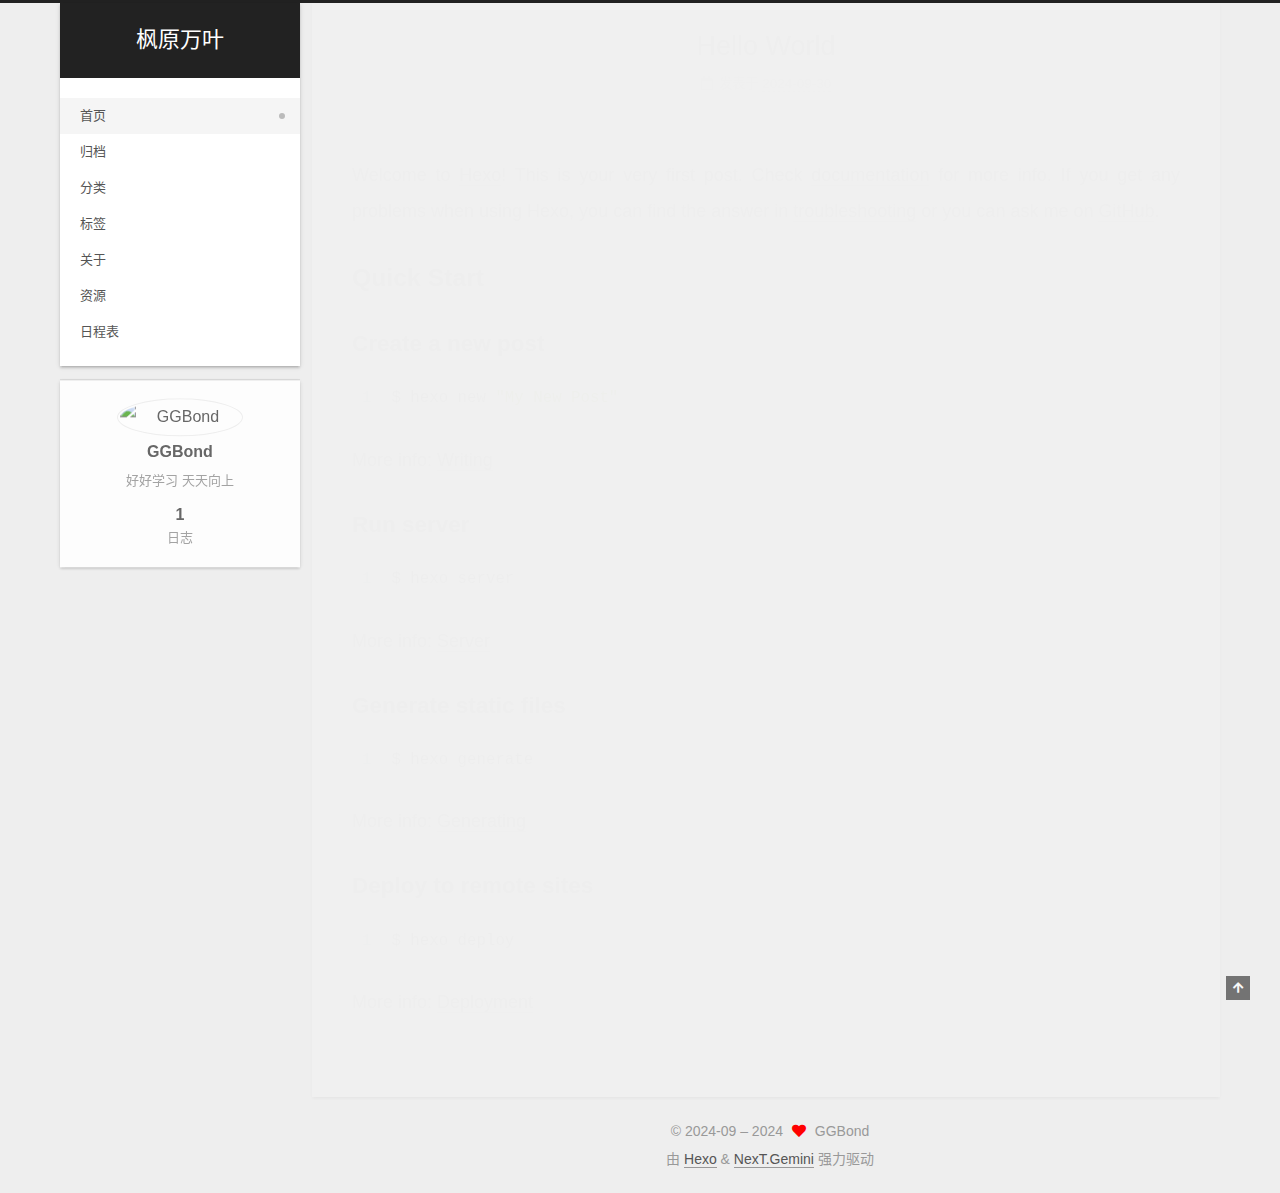
==== index.html @ 3de78b5e "Site updated: 2024-10-01 09:19:33" ====
<!DOCTYPE html>
<html lang="zh-CN">
<head>
  <meta charset="UTF-8">
<meta name="viewport" content="width=device-width, initial-scale=1, maximum-scale=2">
<meta name="theme-color" content="#222">
<meta name="generator" content="Hexo 7.3.0">
  <link rel="apple-touch-icon" sizes="180x180" href="/images/apple-touch-icon-next.png">
  <link rel="icon" type="image/png" sizes="32x32" href="/images/favicon-32x32-next.png">
  <link rel="icon" type="image/png" sizes="16x16" href="/images/favicon-16x16-next.png">
  <link rel="mask-icon" href="/images/logo.svg" color="#222">

<link rel="stylesheet" href="/css/main.css">


<link rel="stylesheet" href="/lib/font-awesome/css/all.min.css">

<script id="hexo-configurations">
    var NexT = window.NexT || {};
    var CONFIG = {"hostname":"ggbond-oss814.github.io","root":"/","scheme":"Gemini","version":"7.8.0","exturl":false,"sidebar":{"position":"left","display":"post","padding":18,"offset":12,"onmobile":false},"copycode":{"enable":false,"show_result":false,"style":null},"back2top":{"enable":true,"sidebar":false,"scrollpercent":false},"bookmark":{"enable":false,"color":"#222","save":"auto"},"fancybox":false,"mediumzoom":false,"lazyload":false,"pangu":false,"comments":{"style":"tabs","active":null,"storage":true,"lazyload":false,"nav":null},"algolia":{"hits":{"per_page":10},"labels":{"input_placeholder":"Search for Posts","hits_empty":"We didn't find any results for the search: ${query}","hits_stats":"${hits} results found in ${time} ms"}},"localsearch":{"enable":false,"trigger":"auto","top_n_per_article":1,"unescape":false,"preload":false},"motion":{"enable":true,"async":false,"transition":{"post_block":"fadeIn","post_header":"slideDownIn","post_body":"slideDownIn","coll_header":"slideLeftIn","sidebar":"slideUpIn"}}};
  </script>

  <meta name="description" content="好好学习 天天向上">
<meta property="og:type" content="website">
<meta property="og:title" content="枫原万叶">
<meta property="og:url" content="https://ggbond-oss814.github.io/index.html">
<meta property="og:site_name" content="枫原万叶">
<meta property="og:description" content="好好学习 天天向上">
<meta property="og:locale" content="zh_CN">
<meta property="article:author" content="GGBond">
<meta name="twitter:card" content="summary">

<link rel="canonical" href="https://ggbond-oss814.github.io/">


<script id="page-configurations">
  // https://hexo.io/docs/variables.html
  CONFIG.page = {
    sidebar: "",
    isHome : true,
    isPost : false,
    lang   : 'zh-CN'
  };
</script>

  <title>枫原万叶</title>
  






  <noscript>
  <style>
  .use-motion .brand,
  .use-motion .menu-item,
  .sidebar-inner,
  .use-motion .post-block,
  .use-motion .pagination,
  .use-motion .comments,
  .use-motion .post-header,
  .use-motion .post-body,
  .use-motion .collection-header { opacity: initial; }

  .use-motion .site-title,
  .use-motion .site-subtitle {
    opacity: initial;
    top: initial;
  }

  .use-motion .logo-line-before i { left: initial; }
  .use-motion .logo-line-after i { right: initial; }
  </style>
</noscript>

</head>

<body itemscope itemtype="http://schema.org/WebPage">
  <div class="container use-motion">
    <div class="headband"></div>

    <header class="header" itemscope itemtype="http://schema.org/WPHeader">
      <div class="header-inner"><div class="site-brand-container">
  <div class="site-nav-toggle">
    <div class="toggle" aria-label="切换导航栏">
      <span class="toggle-line toggle-line-first"></span>
      <span class="toggle-line toggle-line-middle"></span>
      <span class="toggle-line toggle-line-last"></span>
    </div>
  </div>

  <div class="site-meta">

    <a href="/" class="brand" rel="start">
      <span class="logo-line-before"><i></i></span>
      <h1 class="site-title">枫原万叶</h1>
      <span class="logo-line-after"><i></i></span>
    </a>
  </div>

  <div class="site-nav-right">
    <div class="toggle popup-trigger">
    </div>
  </div>
</div>




<nav class="site-nav">
  <ul id="menu" class="main-menu menu">
        <li class="menu-item menu-item-home">

    <a href="/" rel="section"><i class="home fa-fw"></i>首页</a>

  </li>
        <li class="menu-item menu-item-archives">

    <a href="/archives/" rel="section"><i class="archive fa-fw"></i>归档</a>

  </li>
        <li class="menu-item menu-item-categories">

    <a href="/categories/" rel="section"><i class="th fa-fw"></i>分类</a>

  </li>
        <li class="menu-item menu-item-tags">

    <a href="/tags/" rel="section"><i class="tags fa-fw"></i>标签</a>

  </li>
        <li class="menu-item menu-item-about">

    <a href="/about/" rel="section"><i class="user fa-fw"></i>关于</a>

  </li>
        <li class="menu-item menu-item-resources">

    <a href="/resources/" rel="section"><i class="download fa-fw"></i>资源</a>

  </li>
        <li class="menu-item menu-item-schedule">

    <a href="/schedule/" rel="section"><i class="calendar fa-fw"></i>日程表</a>

  </li>
  </ul>
</nav>




</div>
    </header>

    
  <div class="back-to-top">
    <i class="fa fa-arrow-up"></i>
    <span>0%</span>
  </div>


    <main class="main">
      <div class="main-inner">
        <div class="content-wrap">
          

          <div class="content index posts-expand">
            
      
  
  
  <article itemscope itemtype="http://schema.org/Article" class="post-block" lang="zh-CN">
    <link itemprop="mainEntityOfPage" href="https://ggbond-oss814.github.io/undefined/undefined/undefined/undefined/">

    <span hidden itemprop="author" itemscope itemtype="http://schema.org/Person">
      <meta itemprop="image" content="https://c-ssl.dtstatic.com/uploads/blog/202304/15/20230415081411_f2e46.thumb.400_0.jpg/avatar.png">
      <meta itemprop="name" content="GGBond">
      <meta itemprop="description" content="好好学习 天天向上">
    </span>

    <span hidden itemprop="publisher" itemscope itemtype="http://schema.org/Organization">
      <meta itemprop="name" content="枫原万叶">
    </span>
      <header class="post-header">
        <h2 class="post-title" itemprop="name headline">
          
            <a href="/undefined/undefined/undefined/undefined/" class="post-title-link" itemprop="url">Hello World</a>
        </h2>

        <div class="post-meta">
            <span class="post-meta-item">
              <span class="post-meta-item-icon">
                <i class="far fa-calendar"></i>
              </span>
              <span class="post-meta-item-text">发表于</span>

              <time title="创建时间：2024-09-30 18:29:52" itemprop="dateCreated datePublished" datetime="2024-09-30T18:29:52+08:00">2024-09-30</time>
            </span>

          

        </div>
      </header>

    
    
    
    <div class="post-body" itemprop="articleBody">

      
          <p>Welcome to <a target="_blank" rel="noopener" href="https://hexo.io/">Hexo</a>! This is your very first post. Check <a target="_blank" rel="noopener" href="https://hexo.io/docs/">documentation</a> for more info. If you get any problems when using Hexo, you can find the answer in <a target="_blank" rel="noopener" href="https://hexo.io/docs/troubleshooting.html">troubleshooting</a> or you can ask me on <a target="_blank" rel="noopener" href="https://github.com/hexojs/hexo/issues">GitHub</a>.</p>
<h2 id="Quick-Start"><a href="#Quick-Start" class="headerlink" title="Quick Start"></a>Quick Start</h2><h3 id="Create-a-new-post"><a href="#Create-a-new-post" class="headerlink" title="Create a new post"></a>Create a new post</h3><figure class="highlight bash"><table><tr><td class="gutter"><pre><span class="line">1</span><br></pre></td><td class="code"><pre><span class="line">$ hexo new <span class="string">&quot;My New Post&quot;</span></span><br></pre></td></tr></table></figure>

<p>More info: <a target="_blank" rel="noopener" href="https://hexo.io/docs/writing.html">Writing</a></p>
<h3 id="Run-server"><a href="#Run-server" class="headerlink" title="Run server"></a>Run server</h3><figure class="highlight bash"><table><tr><td class="gutter"><pre><span class="line">1</span><br></pre></td><td class="code"><pre><span class="line">$ hexo server</span><br></pre></td></tr></table></figure>

<p>More info: <a target="_blank" rel="noopener" href="https://hexo.io/docs/server.html">Server</a></p>
<h3 id="Generate-static-files"><a href="#Generate-static-files" class="headerlink" title="Generate static files"></a>Generate static files</h3><figure class="highlight bash"><table><tr><td class="gutter"><pre><span class="line">1</span><br></pre></td><td class="code"><pre><span class="line">$ hexo generate</span><br></pre></td></tr></table></figure>

<p>More info: <a target="_blank" rel="noopener" href="https://hexo.io/docs/generating.html">Generating</a></p>
<h3 id="Deploy-to-remote-sites"><a href="#Deploy-to-remote-sites" class="headerlink" title="Deploy to remote sites"></a>Deploy to remote sites</h3><figure class="highlight bash"><table><tr><td class="gutter"><pre><span class="line">1</span><br></pre></td><td class="code"><pre><span class="line">$ hexo deploy</span><br></pre></td></tr></table></figure>

<p>More info: <a target="_blank" rel="noopener" href="https://hexo.io/docs/one-command-deployment.html">Deployment</a></p>

      
    </div>

    
    
    
      <footer class="post-footer">
        <div class="post-eof"></div>
      </footer>
  </article>
  
  
  


  



          </div>
          

<script>
  window.addEventListener('tabs:register', () => {
    let { activeClass } = CONFIG.comments;
    if (CONFIG.comments.storage) {
      activeClass = localStorage.getItem('comments_active') || activeClass;
    }
    if (activeClass) {
      let activeTab = document.querySelector(`a[href="#comment-${activeClass}"]`);
      if (activeTab) {
        activeTab.click();
      }
    }
  });
  if (CONFIG.comments.storage) {
    window.addEventListener('tabs:click', event => {
      if (!event.target.matches('.tabs-comment .tab-content .tab-pane')) return;
      let commentClass = event.target.classList[1];
      localStorage.setItem('comments_active', commentClass);
    });
  }
</script>

        </div>
          
  
  <div class="toggle sidebar-toggle">
    <span class="toggle-line toggle-line-first"></span>
    <span class="toggle-line toggle-line-middle"></span>
    <span class="toggle-line toggle-line-last"></span>
  </div>

  <aside class="sidebar">
    <div class="sidebar-inner">

      <ul class="sidebar-nav motion-element">
        <li class="sidebar-nav-toc">
          文章目录
        </li>
        <li class="sidebar-nav-overview">
          站点概览
        </li>
      </ul>

      <!--noindex-->
      <div class="post-toc-wrap sidebar-panel">
      </div>
      <!--/noindex-->

      <div class="site-overview-wrap sidebar-panel">
        <div class="site-author motion-element" itemprop="author" itemscope itemtype="http://schema.org/Person">
    <img class="site-author-image" itemprop="image" alt="GGBond"
      src="https://c-ssl.dtstatic.com/uploads/blog/202304/15/20230415081411_f2e46.thumb.400_0.jpg/avatar.png">
  <p class="site-author-name" itemprop="name">GGBond</p>
  <div class="site-description" itemprop="description">好好学习 天天向上</div>
</div>
<div class="site-state-wrap motion-element">
  <nav class="site-state">
      <div class="site-state-item site-state-posts">
          <a href="/archives/">
        
          <span class="site-state-item-count">1</span>
          <span class="site-state-item-name">日志</span>
        </a>
      </div>
  </nav>
</div>



      </div>

    </div>
  </aside>
  <div id="sidebar-dimmer"></div>


      </div>
    </main>

    <footer class="footer">
      <div class="footer-inner">
        

        

<div class="copyright">
  
  &copy; 2024-09 – 
  <span itemprop="copyrightYear">2024</span>
  <span class="with-love">
    <i class="fa fa-heart"></i>
  </span>
  <span class="author" itemprop="copyrightHolder">GGBond</span>
</div>
  <div class="powered-by">由 <a href="https://hexo.io/" class="theme-link" rel="noopener" target="_blank">Hexo</a> & <a href="https://theme-next.org/" class="theme-link" rel="noopener" target="_blank">NexT.Gemini</a> 强力驱动
  </div>

        








      </div>
    </footer>
  </div>

  
  <script src="/lib/anime.min.js"></script>
  <script src="/lib/velocity/velocity.min.js"></script>
  <script src="/lib/velocity/velocity.ui.min.js"></script>

<script src="/js/utils.js"></script>

<script src="/js/motion.js"></script>


<script src="/js/schemes/pisces.js"></script>


<script src="/js/next-boot.js"></script>




  















  

  

</body>
</html>
---- css/main.css ----
:root {
  --body-bg-color: #eee;
  --content-bg-color: #fff;
  --card-bg-color: #f5f5f5;
  --text-color: #555;
  --blockquote-color: #666;
  --link-color: #555;
  --link-hover-color: #222;
  --brand-color: #fff;
  --brand-hover-color: #fff;
  --table-row-odd-bg-color: #f9f9f9;
  --table-row-hover-bg-color: #f5f5f5;
  --menu-item-bg-color: #f5f5f5;
  --btn-default-bg: #fff;
  --btn-default-color: #555;
  --btn-default-border-color: #555;
  --btn-default-hover-bg: #222;
  --btn-default-hover-color: #fff;
  --btn-default-hover-border-color: #222;
}
html {
  line-height: 1.15; /* 1 */
  -webkit-text-size-adjust: 100%; /* 2 */
}
body {
  margin: 0;
}
main {
  display: block;
}
h1 {
  font-size: 2em;
  margin: 0.67em 0;
}
hr {
  box-sizing: content-box; /* 1 */
  height: 0; /* 1 */
  overflow: visible; /* 2 */
}
pre {
  font-family: monospace, monospace; /* 1 */
  font-size: 1em; /* 2 */
}
a {
  background: transparent;
}
abbr[title] {
  border-bottom: none; /* 1 */
  text-decoration: underline; /* 2 */
  text-decoration: underline dotted; /* 2 */
}
b,
strong {
  font-weight: bolder;
}
code,
kbd,
samp {
  font-family: monospace, monospace; /* 1 */
  font-size: 1em; /* 2 */
}
small {
  font-size: 80%;
}
sub,
sup {
  font-size: 75%;
  line-height: 0;
  position: relative;
  vertical-align: baseline;
}
sub {
  bottom: -0.25em;
}
sup {
  top: -0.5em;
}
img {
  border-style: none;
}
button,
input,
optgroup,
select,
textarea {
  font-family: inherit; /* 1 */
  font-size: 100%; /* 1 */
  line-height: 1.15; /* 1 */
  margin: 0; /* 2 */
}
button,
input {
/* 1 */
  overflow: visible;
}
button,
select {
/* 1 */
  text-transform: none;
}
button,
[type='button'],
[type='reset'],
[type='submit'] {
  -webkit-appearance: button;
}
button::-moz-focus-inner,
[type='button']::-moz-focus-inner,
[type='reset']::-moz-focus-inner,
[type='submit']::-moz-focus-inner {
  border-style: none;
  padding: 0;
}
button:-moz-focusring,
[type='button']:-moz-focusring,
[type='reset']:-moz-focusring,
[type='submit']:-moz-focusring {
  outline: 1px dotted ButtonText;
}
fieldset {
  padding: 0.35em 0.75em 0.625em;
}
legend {
  box-sizing: border-box; /* 1 */
  color: inherit; /* 2 */
  display: table; /* 1 */
  max-width: 100%; /* 1 */
  padding: 0; /* 3 */
  white-space: normal; /* 1 */
}
progress {
  vertical-align: baseline;
}
textarea {
  overflow: auto;
}
[type='checkbox'],
[type='radio'] {
  box-sizing: border-box; /* 1 */
  padding: 0; /* 2 */
}
[type='number']::-webkit-inner-spin-button,
[type='number']::-webkit-outer-spin-button {
  height: auto;
}
[type='search'] {
  outline-offset: -2px; /* 2 */
  -webkit-appearance: textfield; /* 1 */
}
[type='search']::-webkit-search-decoration {
  -webkit-appearance: none;
}
::-webkit-file-upload-button {
  font: inherit; /* 2 */
  -webkit-appearance: button; /* 1 */
}
details {
  display: block;
}
summary {
  display: list-item;
}
template {
  display: none;
}
[hidden] {
  display: none;
}
::selection {
  background: #262a30;
  color: #eee;
}
html,
body {
  height: 100%;
}
body {
  background: var(--body-bg-color);
  color: var(--text-color);
  font-family: 'Lato', "PingFang SC", "Microsoft YaHei", sans-serif;
  font-size: 1em;
  line-height: 2;
}
@media (max-width: 991px) {
  body {
    padding-left: 0 !important;
    padding-right: 0 !important;
  }
}
h1,
h2,
h3,
h4,
h5,
h6 {
  font-family: 'Lato', "PingFang SC", "Microsoft YaHei", sans-serif;
  font-weight: bold;
  line-height: 1.5;
  margin: 20px 0 15px;
}
h1 {
  font-size: 1.5em;
}
h2 {
  font-size: 1.375em;
}
h3 {
  font-size: 1.25em;
}
h4 {
  font-size: 1.125em;
}
h5 {
  font-size: 1em;
}
h6 {
  font-size: 0.875em;
}
p {
  margin: 0 0 20px 0;
}
a,
span.exturl {
  border-bottom: 1px solid #999;
  color: var(--link-color);
  outline: 0;
  text-decoration: none;
  overflow-wrap: break-word;
  word-wrap: break-word;
  cursor: pointer;
}
a:hover,
span.exturl:hover {
  border-bottom-color: var(--link-hover-color);
  color: var(--link-hover-color);
}
iframe,
img,
video {
  display: block;
  margin-left: auto;
  margin-right: auto;
  max-width: 100%;
}
hr {
  background-image: repeating-linear-gradient(-45deg, #ddd, #ddd 4px, transparent 4px, transparent 8px);
  border: 0;
  height: 3px;
  margin: 40px 0;
}
blockquote {
  border-left: 4px solid #ddd;
  color: var(--blockquote-color);
  margin: 0;
  padding: 0 15px;
}
blockquote cite::before {
  content: '-';
  padding: 0 5px;
}
dt {
  font-weight: bold;
}
dd {
  margin: 0;
  padding: 0;
}
kbd {
  background-color: #f5f5f5;
  background-image: linear-gradient(#eee, #fff, #eee);
  border: 1px solid #ccc;
  border-radius: 0.2em;
  box-shadow: 0.1em 0.1em 0.2em rgba(0,0,0,0.1);
  color: #555;
  font-family: inherit;
  padding: 0.1em 0.3em;
  white-space: nowrap;
}
.table-container {
  overflow: auto;
}
table {
  border-collapse: collapse;
  border-spacing: 0;
  font-size: 0.875em;
  margin: 0 0 20px 0;
  width: 100%;
}
tbody tr:nth-of-type(odd) {
  background: var(--table-row-odd-bg-color);
}
tbody tr:hover {
  background: var(--table-row-hover-bg-color);
}
caption,
th,
td {
  font-weight: normal;
  padding: 8px;
  vertical-align: middle;
}
th,
td {
  border: 1px solid #ddd;
  border-bottom: 3px solid #ddd;
}
th {
  font-weight: 700;
  padding-bottom: 10px;
}
td {
  border-bottom-width: 1px;
}
.btn {
  background: var(--btn-default-bg);
  border: 2px solid var(--btn-default-border-color);
  border-radius: 2px;
  color: var(--btn-default-color);
  display: inline-block;
  font-size: 0.875em;
  line-height: 2;
  padding: 0 20px;
  text-decoration: none;
  transition-property: background-color;
  transition-delay: 0s;
  transition-duration: 0.2s;
  transition-timing-function: ease-in-out;
}
.btn:hover {
  background: var(--btn-default-hover-bg);
  border-color: var(--btn-default-hover-border-color);
  color: var(--btn-default-hover-color);
}
.btn + .btn {
  margin: 0 0 8px 8px;
}
.btn .fa-fw {
  text-align: left;
  width: 1.285714285714286em;
}
.toggle {
  line-height: 0;
}
.toggle .toggle-line {
  background: #fff;
  display: inline-block;
  height: 2px;
  left: 0;
  position: relative;
  top: 0;
  transition: all 0.4s;
  vertical-align: top;
  width: 100%;
}
.toggle .toggle-line:not(:first-child) {
  margin-top: 3px;
}
.toggle.toggle-arrow .toggle-line-first {
  left: 50%;
  top: 2px;
  transform: rotate(45deg);
  width: 50%;
}
.toggle.toggle-arrow .toggle-line-middle {
  left: 2px;
  width: 90%;
}
.toggle.toggle-arrow .toggle-line-last {
  left: 50%;
  top: -2px;
  transform: rotate(-45deg);
  width: 50%;
}
.toggle.toggle-close .toggle-line-first {
  transform: rotate(-45deg);
  top: 5px;
}
.toggle.toggle-close .toggle-line-middle {
  opacity: 0;
}
.toggle.toggle-close .toggle-line-last {
  transform: rotate(45deg);
  top: -5px;
}
.highlight,
pre {
  background: #f7f7f7;
  color: #4d4d4c;
  line-height: 1.6;
  margin: 0 auto 20px;
}
pre,
code {
  font-family: consolas, Menlo, monospace, "PingFang SC", "Microsoft YaHei";
}
code {
  background: #eee;
  border-radius: 3px;
  color: #555;
  padding: 2px 4px;
  overflow-wrap: break-word;
  word-wrap: break-word;
}
.highlight *::selection {
  background: #d6d6d6;
}
.highlight pre {
  border: 0;
  margin: 0;
  padding: 10px 0;
}
.highlight table {
  border: 0;
  margin: 0;
  width: auto;
}
.highlight td {
  border: 0;
  padding: 0;
}
.highlight figcaption {
  background: #eff2f3;
  color: #4d4d4c;
  display: flex;
  font-size: 0.875em;
  justify-content: space-between;
  line-height: 1.2;
  padding: 0.5em;
}
.highlight figcaption a {
  color: #4d4d4c;
}
.highlight figcaption a:hover {
  border-bottom-color: #4d4d4c;
}
.highlight .gutter {
  -moz-user-select: none;
  -ms-user-select: none;
  -webkit-user-select: none;
  user-select: none;
}
.highlight .gutter pre {
  background: #eff2f3;
  color: #869194;
  padding-left: 10px;
  padding-right: 10px;
  text-align: right;
}
.highlight .code pre {
  background: #f7f7f7;
  padding-left: 10px;
  width: 100%;
}
.gist table {
  width: auto;
}
.gist table td {
  border: 0;
}
pre {
  overflow: auto;
  padding: 10px;
}
pre code {
  background: none;
  color: #4d4d4c;
  font-size: 0.875em;
  padding: 0;
  text-shadow: none;
}
pre .deletion {
  background: #fdd;
}
pre .addition {
  background: #dfd;
}
pre .meta {
  color: #eab700;
  -moz-user-select: none;
  -ms-user-select: none;
  -webkit-user-select: none;
  user-select: none;
}
pre .comment {
  color: #8e908c;
}
pre .variable,
pre .attribute,
pre .tag,
pre .name,
pre .regexp,
pre .ruby .constant,
pre .xml .tag .title,
pre .xml .pi,
pre .xml .doctype,
pre .html .doctype,
pre .css .id,
pre .css .class,
pre .css .pseudo {
  color: #c82829;
}
pre .number,
pre .preprocessor,
pre .built_in,
pre .builtin-name,
pre .literal,
pre .params,
pre .constant,
pre .command {
  color: #f5871f;
}
pre .ruby .class .title,
pre .css .rules .attribute,
pre .string,
pre .symbol,
pre .value,
pre .inheritance,
pre .header,
pre .ruby .symbol,
pre .xml .cdata,
pre .special,
pre .formula {
  color: #718c00;
}
pre .title,
pre .css .hexcolor {
  color: #3e999f;
}
pre .function,
pre .python .decorator,
pre .python .title,
pre .ruby .function .title,
pre .ruby .title .keyword,
pre .perl .sub,
pre .javascript .title,
pre .coffeescript .title {
  color: #4271ae;
}
pre .keyword,
pre .javascript .function {
  color: #8959a8;
}
.blockquote-center {
  border-left: none;
  margin: 40px 0;
  padding: 0;
  position: relative;
  text-align: center;
}
.blockquote-center .fa {
  display: block;
  opacity: 0.6;
  position: absolute;
  width: 100%;
}
.blockquote-center .fa-quote-left {
  border-top: 1px solid #ccc;
  text-align: left;
  top: -20px;
}
.blockquote-center .fa-quote-right {
  border-bottom: 1px solid #ccc;
  text-align: right;
  bottom: -20px;
}
.blockquote-center p,
.blockquote-center div {
  text-align: center;
}
.post-body .group-picture img {
  margin: 0 auto;
  padding: 0 3px;
}
.group-picture-row {
  margin-bottom: 6px;
  overflow: hidden;
}
.group-picture-column {
  float: left;
  margin-bottom: 10px;
}
.post-body .label {
  color: #555;
  display: inline;
  padding: 0 2px;
}
.post-body .label.default {
  background: #f0f0f0;
}
.post-body .label.primary {
  background: #efe6f7;
}
.post-body .label.info {
  background: #e5f2f8;
}
.post-body .label.success {
  background: #e7f4e9;
}
.post-body .label.warning {
  background: #fcf6e1;
}
.post-body .label.danger {
  background: #fae8eb;
}
.post-body .tabs {
  margin-bottom: 20px;
}
.post-body .tabs,
.tabs-comment {
  display: block;
  padding-top: 10px;
  position: relative;
}
.post-body .tabs ul.nav-tabs,
.tabs-comment ul.nav-tabs {
  display: flex;
  flex-wrap: wrap;
  margin: 0;
  margin-bottom: -1px;
  padding: 0;
}
@media (max-width: 413px) {
  .post-body .tabs ul.nav-tabs,
  .tabs-comment ul.nav-tabs {
    display: block;
    margin-bottom: 5px;
  }
}
.post-body .tabs ul.nav-tabs li.tab,
.tabs-comment ul.nav-tabs li.tab {
  border-bottom: 1px solid #ddd;
  border-left: 1px solid transparent;
  border-right: 1px solid transparent;
  border-top: 3px solid transparent;
  flex-grow: 1;
  list-style-type: none;
  border-radius: 0 0 0 0;
}
@media (max-width: 413px) {
  .post-body .tabs ul.nav-tabs li.tab,
  .tabs-comment ul.nav-tabs li.tab {
    border-bottom: 1px solid transparent;
    border-left: 3px solid transparent;
    border-right: 1px solid transparent;
    border-top: 1px solid transparent;
  }
}
@media (max-width: 413px) {
  .post-body .tabs ul.nav-tabs li.tab,
  .tabs-comment ul.nav-tabs li.tab {
    border-radius: 0;
  }
}
.post-body .tabs ul.nav-tabs li.tab a,
.tabs-comment ul.nav-tabs li.tab a {
  border-bottom: initial;
  display: block;
  line-height: 1.8;
  outline: 0;
  padding: 0.25em 0.75em;
  text-align: center;
  transition-delay: 0s;
  transition-duration: 0.2s;
  transition-timing-function: ease-out;
}
.post-body .tabs ul.nav-tabs li.tab a i,
.tabs-comment ul.nav-tabs li.tab a i {
  width: 1.285714285714286em;
}
.post-body .tabs ul.nav-tabs li.tab.active,
.tabs-comment ul.nav-tabs li.tab.active {
  border-bottom: 1px solid transparent;
  border-left: 1px solid #ddd;
  border-right: 1px solid #ddd;
  border-top: 3px solid #fc6423;
}
@media (max-width: 413px) {
  .post-body .tabs ul.nav-tabs li.tab.active,
  .tabs-comment ul.nav-tabs li.tab.active {
    border-bottom: 1px solid #ddd;
    border-left: 3px solid #fc6423;
    border-right: 1px solid #ddd;
    border-top: 1px solid #ddd;
  }
}
.post-body .tabs ul.nav-tabs li.tab.active a,
.tabs-comment ul.nav-tabs li.tab.active a {
  color: var(--link-color);
  cursor: default;
}
.post-body .tabs .tab-content .tab-pane,
.tabs-comment .tab-content .tab-pane {
  border: 1px solid #ddd;
  border-top: 0;
  padding: 20px 20px 0 20px;
  border-radius: 0;
}
.post-body .tabs .tab-content .tab-pane:not(.active),
.tabs-comment .tab-content .tab-pane:not(.active) {
  display: none;
}
.post-body .tabs .tab-content .tab-pane.active,
.tabs-comment .tab-content .tab-pane.active {
  display: block;
}
.post-body .tabs .tab-content .tab-pane.active:nth-of-type(1),
.tabs-comment .tab-content .tab-pane.active:nth-of-type(1) {
  border-radius: 0 0 0 0;
}
@media (max-width: 413px) {
  .post-body .tabs .tab-content .tab-pane.active:nth-of-type(1),
  .tabs-comment .tab-content .tab-pane.active:nth-of-type(1) {
    border-radius: 0;
  }
}
.post-body .note {
  border-radius: 3px;
  margin-bottom: 20px;
  padding: 1em;
  position: relative;
  border: 1px solid #eee;
  border-left-width: 5px;
}
.post-body .note h2,
.post-body .note h3,
.post-body .note h4,
.post-body .note h5,
.post-body .note h6 {
  margin-top: 0;
  border-bottom: initial;
  margin-bottom: 0;
  padding-top: 0;
}
.post-body .note p:first-child,
.post-body .note ul:first-child,
.post-body .note ol:first-child,
.post-body .note table:first-child,
.post-body .note pre:first-child,
.post-body .note blockquote:first-child,
.post-body .note img:first-child {
  margin-top: 0;
}
.post-body .note p:last-child,
.post-body .note ul:last-child,
.post-body .note ol:last-child,
.post-body .note table:last-child,
.post-body .note pre:last-child,
.post-body .note blockquote:last-child,
.post-body .note img:last-child {
  margin-bottom: 0;
}
.post-body .note.default {
  border-left-color: #777;
}
.post-body .note.default h2,
.post-body .note.default h3,
.post-body .note.default h4,
.post-body .note.default h5,
.post-body .note.default h6 {
  color: #777;
}
.post-body .note.primary {
  border-left-color: #6f42c1;
}
.post-body .note.primary h2,
.post-body .note.primary h3,
.post-body .note.primary h4,
.post-body .note.primary h5,
.post-body .note.primary h6 {
  color: #6f42c1;
}
.post-body .note.info {
  border-left-color: #428bca;
}
.post-body .note.info h2,
.post-body .note.info h3,
.post-body .note.info h4,
.post-body .note.info h5,
.post-body .note.info h6 {
  color: #428bca;
}
.post-body .note.success {
  border-left-color: #5cb85c;
}
.post-body .note.success h2,
.post-body .note.success h3,
.post-body .note.success h4,
.post-body .note.success h5,
.post-body .note.success h6 {
  color: #5cb85c;
}
.post-body .note.warning {
  border-left-color: #f0ad4e;
}
.post-body .note.warning h2,
.post-body .note.warning h3,
.post-body .note.warning h4,
.post-body .note.warning h5,
.post-body .note.warning h6 {
  color: #f0ad4e;
}
.post-body .note.danger {
  border-left-color: #d9534f;
}
.post-body .note.danger h2,
.post-body .note.danger h3,
.post-body .note.danger h4,
.post-body .note.danger h5,
.post-body .note.danger h6 {
  color: #d9534f;
}
.pagination .prev,
.pagination .next,
.pagination .page-number,
.pagination .space {
  display: inline-block;
  margin: 0 10px;
  padding: 0 11px;
  position: relative;
  top: -1px;
}
@media (max-width: 767px) {
  .pagination .prev,
  .pagination .next,
  .pagination .page-number,
  .pagination .space {
    margin: 0 5px;
  }
}
.pagination {
  border-top: 1px solid #eee;
  margin: 120px 0 0;
  text-align: center;
}
.pagination .prev,
.pagination .next,
.pagination .page-number {
  border-bottom: 0;
  border-top: 1px solid #eee;
  transition-property: border-color;
  transition-delay: 0s;
  transition-duration: 0.2s;
  transition-timing-function: ease-in-out;
}
.pagination .prev:hover,
.pagination .next:hover,
.pagination .page-number:hover {
  border-top-color: #222;
}
.pagination .space {
  margin: 0;
  padding: 0;
}
.pagination .prev {
  margin-left: 0;
}
.pagination .next {
  margin-right: 0;
}
.pagination .page-number.current {
  background: #ccc;
  border-top-color: #ccc;
  color: #fff;
}
@media (max-width: 767px) {
  .pagination {
    border-top: none;
  }
  .pagination .prev,
  .pagination .next,
  .pagination .page-number {
    border-bottom: 1px solid #eee;
    border-top: 0;
    margin-bottom: 10px;
    padding: 0 10px;
  }
  .pagination .prev:hover,
  .pagination .next:hover,
  .pagination .page-number:hover {
    border-bottom-color: #222;
  }
}
.comments {
  margin-top: 60px;
  overflow: hidden;
}
.comment-button-group {
  display: flex;
  flex-wrap: wrap-reverse;
  justify-content: center;
  margin: 1em 0;
}
.comment-button-group .comment-button {
  margin: 0.1em 0.2em;
}
.comment-button-group .comment-button.active {
  background: var(--btn-default-hover-bg);
  border-color: var(--btn-default-hover-border-color);
  color: var(--btn-default-hover-color);
}
.comment-position {
  display: none;
}
.comment-position.active {
  display: block;
}
.tabs-comment {
  background: var(--content-bg-color);
  margin-top: 4em;
  padding-top: 0;
}
.tabs-comment .comments {
  border: 0;
  box-shadow: none;
  margin-top: 0;
  padding-top: 0;
}
.container {
  min-height: 100%;
  position: relative;
}
.main-inner {
  margin: 0 auto;
  width: calc(100% - 20px);
}
@media (min-width: 1200px) {
  .main-inner {
    width: 1160px;
  }
}
@media (min-width: 1600px) {
  .main-inner {
    width: 73%;
  }
}
@media (max-width: 767px) {
  .content-wrap {
    padding: 0 20px;
  }
}
.header {
  background: transparent;
}
.header-inner {
  margin: 0 auto;
  width: calc(100% - 20px);
}
@media (min-width: 1200px) {
  .header-inner {
    width: 1160px;
  }
}
@media (min-width: 1600px) {
  .header-inner {
    width: 73%;
  }
}
.site-brand-container {
  display: flex;
  flex-shrink: 0;
  padding: 0 10px;
}
.headband {
  background: #222;
  height: 3px;
}
.site-meta {
  flex-grow: 1;
  text-align: center;
}
@media (max-width: 767px) {
  .site-meta {
    text-align: center;
  }
}
.brand {
  border-bottom: none;
  color: var(--brand-color);
  display: inline-block;
  line-height: 1.375em;
  padding: 0 40px;
  position: relative;
}
.brand:hover {
  color: var(--brand-hover-color);
}
.site-title {
  font-family: 'Lato', "PingFang SC", "Microsoft YaHei", sans-serif;
  font-size: 1.375em;
  font-weight: normal;
  margin: 0;
}
.site-subtitle {
  color: #ddd;
  font-size: 0.8125em;
  margin: 10px 0;
}
.use-motion .brand {
  opacity: 0;
}
.use-motion .site-title,
.use-motion .site-subtitle,
.use-motion .custom-logo-image {
  opacity: 0;
  position: relative;
  top: -10px;
}
.site-nav-toggle,
.site-nav-right {
  display: none;
}
@media (max-width: 767px) {
  .site-nav-toggle,
  .site-nav-right {
    display: flex;
    flex-direction: column;
    justify-content: center;
  }
}
.site-nav-toggle .toggle,
.site-nav-right .toggle {
  color: var(--text-color);
  padding: 10px;
  width: 22px;
}
.site-nav-toggle .toggle .toggle-line,
.site-nav-right .toggle .toggle-line {
  background: var(--text-color);
  border-radius: 1px;
}
.site-nav {
  display: block;
}
@media (max-width: 767px) {
  .site-nav {
    clear: both;
    display: none;
  }
}
.site-nav.site-nav-on {
  display: block;
}
.menu {
  margin-top: 20px;
  padding-left: 0;
  text-align: center;
}
.menu-item {
  display: inline-block;
  list-style: none;
  margin: 0 10px;
}
@media (max-width: 767px) {
  .menu-item {
    display: block;
    margin-top: 10px;
  }
  .menu-item.menu-item-search {
    display: none;
  }
}
.menu-item a,
.menu-item span.exturl {
  border-bottom: 0;
  display: block;
  font-size: 0.8125em;
  transition-property: border-color;
  transition-delay: 0s;
  transition-duration: 0.2s;
  transition-timing-function: ease-in-out;
}
@media (hover: none) {
  .menu-item a:hover,
  .menu-item span.exturl:hover {
    border-bottom-color: transparent !important;
  }
}
.menu-item .fa,
.menu-item .fab,
.menu-item .far,
.menu-item .fas {
  margin-right: 8px;
}
.menu-item .badge {
  display: inline-block;
  font-weight: bold;
  line-height: 1;
  margin-left: 0.35em;
  margin-top: 0.35em;
  text-align: center;
  white-space: nowrap;
}
@media (max-width: 767px) {
  .menu-item .badge {
    float: right;
    margin-left: 0;
  }
}
.menu-item-active a,
.menu .menu-item a:hover,
.menu .menu-item span.exturl:hover {
  background: var(--menu-item-bg-color);
}
.use-motion .menu-item {
  opacity: 0;
}
.sidebar {
  background: #222;
  bottom: 0;
  box-shadow: inset 0 2px 6px #000;
  position: fixed;
  top: 0;
}
@media (max-width: 991px) {
  .sidebar {
    display: none;
  }
}
.sidebar-inner {
  color: #999;
  padding: 18px 10px;
  text-align: center;
}
.cc-license {
  margin-top: 10px;
  text-align: center;
}
.cc-license .cc-opacity {
  border-bottom: none;
  opacity: 0.7;
}
.cc-license .cc-opacity:hover {
  opacity: 0.9;
}
.cc-license img {
  display: inline-block;
}
.site-author-image {
  border: 1px solid #eee;
  display: block;
  margin: 0 auto;
  max-width: 120px;
  padding: 2px;
  border-radius: 50%;
}
.site-author-name {
  color: var(--text-color);
  font-weight: 600;
  margin: 0;
  text-align: center;
}
.site-description {
  color: #999;
  font-size: 0.8125em;
  margin-top: 0;
  text-align: center;
}
.links-of-author {
  margin-top: 15px;
}
.links-of-author a,
.links-of-author span.exturl {
  border-bottom-color: #555;
  display: inline-block;
  font-size: 0.8125em;
  margin-bottom: 10px;
  margin-right: 10px;
  vertical-align: middle;
}
.links-of-author a::before,
.links-of-author span.exturl::before {
  background: #ff8e5d;
  border-radius: 50%;
  content: ' ';
  display: inline-block;
  height: 4px;
  margin-right: 3px;
  vertical-align: middle;
  width: 4px;
}
.sidebar-button {
  margin-top: 15px;
}
.sidebar-button a {
  border: 1px solid #fc6423;
  border-radius: 4px;
  color: #fc6423;
  display: inline-block;
  padding: 0 15px;
}
.sidebar-button a .fa,
.sidebar-button a .fab,
.sidebar-button a .far,
.sidebar-button a .fas {
  margin-right: 5px;
}
.sidebar-button a:hover {
  background: #fc6423;
  border: 1px solid #fc6423;
  color: #fff;
}
.sidebar-button a:hover .fa,
.sidebar-button a:hover .fab,
.sidebar-button a:hover .far,
.sidebar-button a:hover .fas {
  color: #fff;
}
.links-of-blogroll {
  font-size: 0.8125em;
  margin-top: 10px;
}
.links-of-blogroll-title {
  font-size: 0.875em;
  font-weight: 600;
  margin-top: 0;
}
.links-of-blogroll-list {
  list-style: none;
  margin: 0;
  padding: 0;
}
#sidebar-dimmer {
  display: none;
}
@media (max-width: 767px) {
  #sidebar-dimmer {
    background: #000;
    display: block;
    height: 100%;
    left: 100%;
    opacity: 0;
    position: fixed;
    top: 0;
    width: 100%;
    z-index: 1100;
  }
  .sidebar-active + #sidebar-dimmer {
    opacity: 0.7;
    transform: translateX(-100%);
    transition: opacity 0.5s;
  }
}
.sidebar-nav {
  margin: 0;
  padding-bottom: 20px;
  padding-left: 0;
}
.sidebar-nav li {
  border-bottom: 1px solid transparent;
  color: var(--text-color);
  cursor: pointer;
  display: inline-block;
  font-size: 0.875em;
}
.sidebar-nav li.sidebar-nav-overview {
  margin-left: 10px;
}
.sidebar-nav li:hover {
  color: #fc6423;
}
.sidebar-nav .sidebar-nav-active {
  border-bottom-color: #fc6423;
  color: #fc6423;
}
.sidebar-nav .sidebar-nav-active:hover {
  color: #fc6423;
}
.sidebar-panel {
  display: none;
  overflow-x: hidden;
  overflow-y: auto;
}
.sidebar-panel-active {
  display: block;
}
.sidebar-toggle {
  background: #222;
  bottom: 45px;
  cursor: pointer;
  height: 14px;
  left: 30px;
  padding: 5px;
  position: fixed;
  width: 14px;
  z-index: 1300;
}
@media (max-width: 991px) {
  .sidebar-toggle {
    left: 20px;
    opacity: 0.8;
    display: none;
  }
}
.sidebar-toggle:hover .toggle-line {
  background: #fc6423;
}
.post-toc {
  font-size: 0.875em;
}
.post-toc ol {
  list-style: none;
  margin: 0;
  padding: 0 2px 5px 10px;
  text-align: left;
}
.post-toc ol > ol {
  padding-left: 0;
}
.post-toc ol a {
  transition-property: all;
  transition-delay: 0s;
  transition-duration: 0.2s;
  transition-timing-function: ease-in-out;
}
.post-toc .nav-item {
  line-height: 1.8;
  overflow: hidden;
  text-overflow: ellipsis;
  white-space: nowrap;
}
.post-toc .nav .nav-child {
  display: none;
}
.post-toc .nav .active > .nav-child {
  display: block;
}
.post-toc .nav .active-current > .nav-child {
  display: block;
}
.post-toc .nav .active-current > .nav-child > .nav-item {
  display: block;
}
.post-toc .nav .active > a {
  border-bottom-color: #fc6423;
  color: #fc6423;
}
.post-toc .nav .active-current > a {
  color: #fc6423;
}
.post-toc .nav .active-current > a:hover {
  color: #fc6423;
}
.site-state {
  display: flex;
  justify-content: center;
  line-height: 1.4;
  margin-top: 10px;
  overflow: hidden;
  text-align: center;
  white-space: nowrap;
}
.site-state-item {
  padding: 0 15px;
}
.site-state-item:not(:first-child) {
  border-left: 1px solid #eee;
}
.site-state-item a {
  border-bottom: none;
}
.site-state-item-count {
  display: block;
  font-size: 1em;
  font-weight: 600;
  text-align: center;
}
.site-state-item-name {
  color: #999;
  font-size: 0.8125em;
}
.footer {
  color: #999;
  font-size: 0.875em;
  padding: 20px 0;
}
.footer.footer-fixed {
  bottom: 0;
  left: 0;
  position: absolute;
  right: 0;
}
.footer-inner {
  box-sizing: border-box;
  margin: 0 auto;
  text-align: center;
  width: calc(100% - 20px);
}
@media (min-width: 1200px) {
  .footer-inner {
    width: 1160px;
  }
}
@media (min-width: 1600px) {
  .footer-inner {
    width: 73%;
  }
}
.languages {
  display: inline-block;
  font-size: 1.125em;
  position: relative;
}
.languages .lang-select-label span {
  margin: 0 0.5em;
}
.languages .lang-select {
  height: 100%;
  left: 0;
  opacity: 0;
  position: absolute;
  top: 0;
  width: 100%;
}
.with-love {
  color: #ff0000;
  display: inline-block;
  margin: 0 5px;
}
.powered-by,
.theme-info {
  display: inline-block;
}
@-moz-keyframes iconAnimate {
  0%, 100% {
    transform: scale(1);
  }
  10%, 30% {
    transform: scale(0.9);
  }
  20%, 40%, 60%, 80% {
    transform: scale(1.1);
  }
  50%, 70% {
    transform: scale(1.1);
  }
}
@-webkit-keyframes iconAnimate {
  0%, 100% {
    transform: scale(1);
  }
  10%, 30% {
    transform: scale(0.9);
  }
  20%, 40%, 60%, 80% {
    transform: scale(1.1);
  }
  50%, 70% {
    transform: scale(1.1);
  }
}
@-o-keyframes iconAnimate {
  0%, 100% {
    transform: scale(1);
  }
  10%, 30% {
    transform: scale(0.9);
  }
  20%, 40%, 60%, 80% {
    transform: scale(1.1);
  }
  50%, 70% {
    transform: scale(1.1);
  }
}
@keyframes iconAnimate {
  0%, 100% {
    transform: scale(1);
  }
  10%, 30% {
    transform: scale(0.9);
  }
  20%, 40%, 60%, 80% {
    transform: scale(1.1);
  }
  50%, 70% {
    transform: scale(1.1);
  }
}
.back-to-top {
  font-size: 12px;
  text-align: center;
  transition-delay: 0s;
  transition-duration: 0.2s;
  transition-timing-function: ease-in-out;
}
.back-to-top {
  background: #222;
  bottom: -100px;
  box-sizing: border-box;
  color: #fff;
  cursor: pointer;
  left: 30px;
  opacity: 0.6;
  padding: 0 6px;
  position: fixed;
  transition-property: bottom;
  z-index: 1300;
  width: 24px;
}
.back-to-top span {
  display: none;
}
.back-to-top:hover {
  color: #fc6423;
}
.back-to-top.back-to-top-on {
  bottom: 30px;
}
@media (max-width: 991px) {
  .back-to-top {
    left: 20px;
    opacity: 0.8;
  }
}
.post-body {
  font-family: 'Lato', "PingFang SC", "Microsoft YaHei", sans-serif;
  overflow-wrap: break-word;
  word-wrap: break-word;
}
@media (min-width: 1200px) {
  .post-body {
    font-size: 1.125em;
  }
}
.post-body .exturl .fa {
  font-size: 0.875em;
  margin-left: 4px;
}
.post-body .image-caption,
.post-body .figure .caption {
  color: #999;
  font-size: 0.875em;
  font-weight: bold;
  line-height: 1;
  margin: -20px auto 15px;
  text-align: center;
}
.post-sticky-flag {
  display: inline-block;
  transform: rotate(30deg);
}
.post-button {
  margin-top: 40px;
  text-align: center;
}
.use-motion .post-block,
.use-motion .pagination,
.use-motion .comments {
  opacity: 0;
}
.use-motion .post-header {
  opacity: 0;
}
.use-motion .post-body {
  opacity: 0;
}
.use-motion .collection-header {
  opacity: 0;
}
.posts-collapse {
  margin-left: 35px;
  position: relative;
}
@media (max-width: 767px) {
  .posts-collapse {
    margin-left: 0px;
    margin-right: 0px;
  }
}
.posts-collapse .collection-title {
  font-size: 1.125em;
  position: relative;
}
.posts-collapse .collection-title::before {
  background: #999;
  border: 1px solid #fff;
  border-radius: 50%;
  content: ' ';
  height: 10px;
  left: 0;
  margin-left: -6px;
  margin-top: -4px;
  position: absolute;
  top: 50%;
  width: 10px;
}
.posts-collapse .collection-year {
  font-size: 1.5em;
  font-weight: bold;
  margin: 60px 0;
  position: relative;
}
.posts-collapse .collection-year::before {
  background: #bbb;
  border-radius: 50%;
  content: ' ';
  height: 8px;
  left: 0;
  margin-left: -4px;
  margin-top: -4px;
  position: absolute;
  top: 50%;
  width: 8px;
}
.posts-collapse .collection-header {
  display: block;
  margin: 0 0 0 20px;
}
.posts-collapse .collection-header small {
  color: #bbb;
  margin-left: 5px;
}
.posts-collapse .post-header {
  border-bottom: 1px dashed #ccc;
  margin: 30px 0;
  padding-left: 15px;
  position: relative;
  transition-property: border;
  transition-delay: 0s;
  transition-duration: 0.2s;
  transition-timing-function: ease-in-out;
}
.posts-collapse .post-header::before {
  background: #bbb;
  border: 1px solid #fff;
  border-radius: 50%;
  content: ' ';
  height: 6px;
  left: 0;
  margin-left: -4px;
  position: absolute;
  top: 0.75em;
  transition-property: background;
  width: 6px;
  transition-delay: 0s;
  transition-duration: 0.2s;
  transition-timing-function: ease-in-out;
}
.posts-collapse .post-header:hover {
  border-bottom-color: #666;
}
.posts-collapse .post-header:hover::before {
  background: #222;
}
.posts-collapse .post-meta {
  display: inline;
  font-size: 0.75em;
  margin-right: 10px;
}
.posts-collapse .post-title {
  display: inline;
}
.posts-collapse .post-title a,
.posts-collapse .post-title span.exturl {
  border-bottom: none;
  color: var(--link-color);
}
.posts-collapse .post-title .fa-external-link-alt {
  font-size: 0.875em;
  margin-left: 5px;
}
.posts-collapse::before {
  background: #f5f5f5;
  content: ' ';
  height: 100%;
  left: 0;
  margin-left: -2px;
  position: absolute;
  top: 1.25em;
  width: 4px;
}
.post-eof {
  background: #ccc;
  height: 1px;
  margin: 80px auto 60px;
  text-align: center;
  width: 8%;
}
.post-block:last-of-type .post-eof {
  display: none;
}
.content {
  padding-top: 40px;
}
@media (min-width: 992px) {
  .post-body {
    text-align: justify;
  }
}
@media (max-width: 991px) {
  .post-body {
    text-align: justify;
  }
}
.post-body h1,
.post-body h2,
.post-body h3,
.post-body h4,
.post-body h5,
.post-body h6 {
  padding-top: 10px;
}
.post-body h1 .header-anchor,
.post-body h2 .header-anchor,
.post-body h3 .header-anchor,
.post-body h4 .header-anchor,
.post-body h5 .header-anchor,
.post-body h6 .header-anchor {
  border-bottom-style: none;
  color: #ccc;
  float: right;
  margin-left: 10px;
  visibility: hidden;
}
.post-body h1 .header-anchor:hover,
.post-body h2 .header-anchor:hover,
.post-body h3 .header-anchor:hover,
.post-body h4 .header-anchor:hover,
.post-body h5 .header-anchor:hover,
.post-body h6 .header-anchor:hover {
  color: inherit;
}
.post-body h1:hover .header-anchor,
.post-body h2:hover .header-anchor,
.post-body h3:hover .header-anchor,
.post-body h4:hover .header-anchor,
.post-body h5:hover .header-anchor,
.post-body h6:hover .header-anchor {
  visibility: visible;
}
.post-body iframe,
.post-body img,
.post-body video {
  margin-bottom: 20px;
}
.post-body .video-container {
  height: 0;
  margin-bottom: 20px;
  overflow: hidden;
  padding-top: 75%;
  position: relative;
  width: 100%;
}
.post-body .video-container iframe,
.post-body .video-container object,
.post-body .video-container embed {
  height: 100%;
  left: 0;
  margin: 0;
  position: absolute;
  top: 0;
  width: 100%;
}
.post-gallery {
  align-items: center;
  display: grid;
  grid-gap: 10px;
  grid-template-columns: 1fr 1fr 1fr;
  margin-bottom: 20px;
}
@media (max-width: 767px) {
  .post-gallery {
    grid-template-columns: 1fr 1fr;
  }
}
.post-gallery a {
  border: 0;
}
.post-gallery img {
  margin: 0;
}
.posts-expand .post-header {
  font-size: 1.125em;
}
.posts-expand .post-title {
  font-size: 1.5em;
  font-weight: normal;
  margin: initial;
  text-align: center;
  overflow-wrap: break-word;
  word-wrap: break-word;
}
.posts-expand .post-title-link {
  border-bottom: none;
  color: var(--link-color);
  display: inline-block;
  position: relative;
  vertical-align: top;
}
.posts-expand .post-title-link::before {
  background: var(--link-color);
  bottom: 0;
  content: '';
  height: 2px;
  left: 0;
  position: absolute;
  transform: scaleX(0);
  visibility: hidden;
  width: 100%;
  transition-delay: 0s;
  transition-duration: 0.2s;
  transition-timing-function: ease-in-out;
}
.posts-expand .post-title-link:hover::before {
  transform: scaleX(1);
  visibility: visible;
}
.posts-expand .post-title-link .fa-external-link-alt {
  font-size: 0.875em;
  margin-left: 5px;
}
.posts-expand .post-meta {
  color: #999;
  font-family: 'Lato', "PingFang SC", "Microsoft YaHei", sans-serif;
  font-size: 0.75em;
  margin: 3px 0 60px 0;
  text-align: center;
}
.posts-expand .post-meta .post-description {
  font-size: 0.875em;
  margin-top: 2px;
}
.posts-expand .post-meta time {
  border-bottom: 1px dashed #999;
  cursor: pointer;
}
.post-meta .post-meta-item + .post-meta-item::before {
  content: '|';
  margin: 0 0.5em;
}
.post-meta-divider {
  margin: 0 0.5em;
}
.post-meta-item-icon {
  margin-right: 3px;
}
@media (max-width: 991px) {
  .post-meta-item-icon {
    display: inline-block;
  }
}
@media (max-width: 991px) {
  .post-meta-item-text {
    display: none;
  }
}
.post-nav {
  border-top: 1px solid #eee;
  display: flex;
  justify-content: space-between;
  margin-top: 15px;
  padding: 10px 5px 0;
}
.post-nav-item {
  flex: 1;
}
.post-nav-item a {
  border-bottom: none;
  display: block;
  font-size: 0.875em;
  line-height: 1.6;
  position: relative;
}
.post-nav-item a:active {
  top: 2px;
}
.post-nav-item .fa {
  font-size: 0.75em;
}
.post-nav-item:first-child {
  margin-right: 15px;
}
.post-nav-item:first-child .fa {
  margin-right: 5px;
}
.post-nav-item:last-child {
  margin-left: 15px;
  text-align: right;
}
.post-nav-item:last-child .fa {
  margin-left: 5px;
}
.rtl.post-body p,
.rtl.post-body a,
.rtl.post-body h1,
.rtl.post-body h2,
.rtl.post-body h3,
.rtl.post-body h4,
.rtl.post-body h5,
.rtl.post-body h6,
.rtl.post-body li,
.rtl.post-body ul,
.rtl.post-body ol {
  direction: rtl;
  font-family: UKIJ Ekran;
}
.rtl.post-title {
  font-family: UKIJ Ekran;
}
.post-tags {
  margin-top: 40px;
  text-align: center;
}
.post-tags a {
  display: inline-block;
  font-size: 0.8125em;
}
.post-tags a:not(:last-child) {
  margin-right: 10px;
}
.post-widgets {
  border-top: 1px solid #eee;
  margin-top: 15px;
  text-align: center;
}
.wp_rating {
  height: 20px;
  line-height: 20px;
  margin-top: 10px;
  padding-top: 6px;
  text-align: center;
}
.social-like {
  display: flex;
  font-size: 0.875em;
  justify-content: center;
  text-align: center;
}
.reward-container {
  margin: 20px auto;
  padding: 10px 0;
  text-align: center;
  width: 90%;
}
.reward-container button {
  background: transparent;
  border: 1px solid #fc6423;
  border-radius: 0;
  color: #fc6423;
  cursor: pointer;
  line-height: 2;
  outline: 0;
  padding: 0 15px;
  vertical-align: text-top;
}
.reward-container button:hover {
  background: #fc6423;
  border: 1px solid transparent;
  color: #fa9366;
}
#qr {
  padding-top: 20px;
}
#qr a {
  border: 0;
}
#qr img {
  display: inline-block;
  margin: 0.8em 2em 0 2em;
  max-width: 100%;
  width: 180px;
}
#qr p {
  text-align: center;
}
.category-all-page .category-all-title {
  text-align: center;
}
.category-all-page .category-all {
  margin-top: 20px;
}
.category-all-page .category-list {
  list-style: none;
  margin: 0;
  padding: 0;
}
.category-all-page .category-list-item {
  margin: 5px 10px;
}
.category-all-page .category-list-count {
  color: #bbb;
}
.category-all-page .category-list-count::before {
  content: ' (';
  display: inline;
}
.category-all-page .category-list-count::after {
  content: ') ';
  display: inline;
}
.category-all-page .category-list-child {
  padding-left: 10px;
}
.event-list {
  padding: 0;
}
.event-list hr {
  background: #222;
  margin: 20px 0 45px 0;
}
.event-list hr::after {
  background: #222;
  color: #fff;
  content: 'NOW';
  display: inline-block;
  font-weight: bold;
  padding: 0 5px;
  text-align: right;
}
.event-list .event {
  background: #222;
  margin: 20px 0;
  min-height: 40px;
  padding: 15px 0 15px 10px;
}
.event-list .event .event-summary {
  color: #fff;
  margin: 0;
  padding-bottom: 3px;
}
.event-list .event .event-summary::before {
  animation: dot-flash 1s alternate infinite ease-in-out;
  color: #fff;
  content: '\f111';
  display: inline-block;
  font-size: 10px;
  margin-right: 25px;
  vertical-align: middle;
  font-family: 'Font Awesome 5 Free';
  font-weight: 900;
}
.event-list .event .event-relative-time {
  color: #bbb;
  display: inline-block;
  font-size: 12px;
  font-weight: normal;
  padding-left: 12px;
}
.event-list .event .event-details {
  color: #fff;
  display: block;
  line-height: 18px;
  margin-left: 56px;
  padding-bottom: 6px;
  padding-top: 3px;
  text-indent: -24px;
}
.event-list .event .event-details::before {
  color: #fff;
  display: inline-block;
  margin-right: 9px;
  text-align: center;
  text-indent: 0;
  width: 14px;
  font-family: 'Font Awesome 5 Free';
  font-weight: 900;
}
.event-list .event .event-details.event-location::before {
  content: '\f041';
}
.event-list .event .event-details.event-duration::before {
  content: '\f017';
}
.event-list .event-past {
  background: #f5f5f5;
}
.event-list .event-past .event-summary,
.event-list .event-past .event-details {
  color: #bbb;
  opacity: 0.9;
}
.event-list .event-past .event-summary::before,
.event-list .event-past .event-details::before {
  animation: none;
  color: #bbb;
}
@-moz-keyframes dot-flash {
  from {
    opacity: 1;
    transform: scale(1);
  }
  to {
    opacity: 0;
    transform: scale(0.8);
  }
}
@-webkit-keyframes dot-flash {
  from {
    opacity: 1;
    transform: scale(1);
  }
  to {
    opacity: 0;
    transform: scale(0.8);
  }
}
@-o-keyframes dot-flash {
  from {
    opacity: 1;
    transform: scale(1);
  }
  to {
    opacity: 0;
    transform: scale(0.8);
  }
}
@keyframes dot-flash {
  from {
    opacity: 1;
    transform: scale(1);
  }
  to {
    opacity: 0;
    transform: scale(0.8);
  }
}
ul.breadcrumb {
  font-size: 0.75em;
  list-style: none;
  margin: 1em 0;
  padding: 0 2em;
  text-align: center;
}
ul.breadcrumb li {
  display: inline;
}
ul.breadcrumb li + li::before {
  content: '/\00a0';
  font-weight: normal;
  padding: 0.5em;
}
ul.breadcrumb li + li:last-child {
  font-weight: bold;
}
.tag-cloud {
  text-align: center;
}
.tag-cloud a {
  display: inline-block;
  margin: 10px;
}
.tag-cloud a:hover {
  color: var(--link-hover-color) !important;
}
.header {
  margin: 0 auto;
  position: relative;
  width: calc(100% - 20px);
}
@media (min-width: 1200px) {
  .header {
    width: 1160px;
  }
}
@media (min-width: 1600px) {
  .header {
    width: 73%;
  }
}
@media (max-width: 991px) {
  .header {
    width: auto;
  }
}
.header-inner {
  background: var(--content-bg-color);
  border-radius: initial;
  box-shadow: 0 2px 2px 0 rgba(0,0,0,0.12), 0 3px 1px -2px rgba(0,0,0,0.06), 0 1px 5px 0 rgba(0,0,0,0.12);
  overflow: hidden;
  padding: 0;
  position: absolute;
  top: 0;
  width: 240px;
}
@media (min-width: 1200px) {
  .header-inner {
    width: 240px;
  }
}
@media (max-width: 991px) {
  .header-inner {
    border-radius: initial;
    position: relative;
    width: auto;
  }
}
.main-inner {
  align-items: flex-start;
  display: flex;
  justify-content: space-between;
  flex-direction: row-reverse;
}
@media (max-width: 991px) {
  .main-inner {
    width: auto;
  }
}
.content-wrap {
  background: var(--content-bg-color);
  border-radius: initial;
  box-shadow: 0 2px 2px 0 rgba(0,0,0,0.12), 0 3px 1px -2px rgba(0,0,0,0.06), 0 1px 5px 0 rgba(0,0,0,0.12);
  box-sizing: border-box;
  padding: 40px;
  width: calc(100% - 252px);
}
@media (max-width: 991px) {
  .content-wrap {
    border-radius: initial;
    padding: 20px;
    width: 100%;
  }
}
.footer-inner {
  padding-left: 260px;
}
.back-to-top {
  left: auto;
  right: 30px;
}
@media (max-width: 991px) {
  .back-to-top {
    right: 20px;
  }
}
@media (max-width: 991px) {
  .footer-inner {
    padding-left: 0;
    padding-right: 0;
    width: auto;
  }
}
.site-brand-container {
  background: #222;
}
@media (max-width: 991px) {
  .site-brand-container {
    box-shadow: 0 0 16px rgba(0,0,0,0.5);
  }
}
.site-meta {
  padding: 20px 0;
}
.brand {
  padding: 0;
}
.site-subtitle {
  margin: 10px 10px 0;
}
.custom-logo-image {
  margin-top: 20px;
}
@media (max-width: 991px) {
  .custom-logo-image {
    display: none;
  }
}
@media (min-width: 768px) and (max-width: 991px) {
  .site-nav-toggle,
  .site-nav-right {
    display: flex;
    flex-direction: column;
    justify-content: center;
  }
}
.site-nav-toggle .toggle,
.site-nav-right .toggle {
  color: #fff;
}
.site-nav-toggle .toggle .toggle-line,
.site-nav-right .toggle .toggle-line {
  background: #fff;
}
@media (min-width: 768px) and (max-width: 991px) {
  .site-nav {
    display: none;
  }
}
.menu .menu-item {
  display: block;
  margin: 0;
}
.menu .menu-item a,
.menu .menu-item span.exturl {
  padding: 5px 20px;
  position: relative;
  text-align: left;
  transition-property: background-color;
}
@media (max-width: 991px) {
  .menu .menu-item.menu-item-search {
    display: none;
  }
}
.menu .menu-item .badge {
  background: #ccc;
  border-radius: 10px;
  color: #fff;
  float: right;
  padding: 2px 5px;
  text-shadow: 1px 1px 0 rgba(0,0,0,0.1);
  vertical-align: middle;
}
.main-menu .menu-item-active a::after {
  background: #bbb;
  border-radius: 50%;
  content: ' ';
  height: 6px;
  margin-top: -3px;
  position: absolute;
  right: 15px;
  top: 50%;
  width: 6px;
}
.sub-menu {
  background: var(--content-bg-color);
  border-bottom: 1px solid #ddd;
  margin: 0;
  padding: 6px 0;
}
.sub-menu .menu-item {
  display: inline-block;
}
.sub-menu .menu-item a,
.sub-menu .menu-item span.exturl {
  background: transparent;
  margin: 5px 10px;
  padding: initial;
}
.sub-menu .menu-item a:hover,
.sub-menu .menu-item span.exturl:hover {
  background: transparent;
  color: #fc6423;
}
.sub-menu .menu-item-active a {
  border-bottom-color: #fc6423;
  color: #fc6423;
}
.sub-menu .menu-item-active a:hover {
  border-bottom-color: #fc6423;
}
.sidebar {
  background: var(--body-bg-color);
  box-shadow: none;
  margin-top: 100%;
  position: static;
  width: 240px;
}
@media (max-width: 991px) {
  .sidebar {
    display: none;
  }
}
.sidebar-toggle {
  display: none;
}
.sidebar-inner {
  background: var(--content-bg-color);
  border-radius: initial;
  box-shadow: 0 2px 2px 0 rgba(0,0,0,0.12), 0 3px 1px -2px rgba(0,0,0,0.06), 0 1px 5px 0 rgba(0,0,0,0.12), 0 -1px 0.5px 0 rgba(0,0,0,0.09);
  box-sizing: border-box;
  color: var(--text-color);
  width: 240px;
  opacity: 0;
}
.sidebar-inner.affix {
  position: fixed;
  top: 12px;
}
.sidebar-inner.affix-bottom {
  position: absolute;
}
.site-state-item {
  padding: 0 10px;
}
.sidebar-button {
  border-bottom: 1px dotted #ccc;
  border-top: 1px dotted #ccc;
  margin-top: 10px;
  text-align: center;
}
.sidebar-button a {
  border: 0;
  color: #fc6423;
  display: block;
}
.sidebar-button a:hover {
  background: none;
  border: 0;
  color: #e34603;
}
.sidebar-button a:hover .fa,
.sidebar-button a:hover .fab,
.sidebar-button a:hover .far,
.sidebar-button a:hover .fas {
  color: #e34603;
}
.links-of-author {
  display: flex;
  flex-wrap: wrap;
  margin-top: 10px;
  justify-content: center;
}
.links-of-author-item {
  margin: 5px 0 0;
  width: 50%;
}
.links-of-author-item a,
.links-of-author-item span.exturl {
  box-sizing: border-box;
  display: inline-block;
  margin-bottom: 0;
  margin-right: 0;
  max-width: 216px;
  overflow: hidden;
  padding: 0 5px;
  text-overflow: ellipsis;
  white-space: nowrap;
}
.links-of-author-item a,
.links-of-author-item span.exturl {
  border-bottom: none;
  display: block;
  text-decoration: none;
}
.links-of-author-item a::before,
.links-of-author-item span.exturl::before {
  display: none;
}
.links-of-author-item a:hover,
.links-of-author-item span.exturl:hover {
  background: var(--body-bg-color);
  border-radius: 4px;
}
.links-of-author-item .fa,
.links-of-author-item .fab,
.links-of-author-item .far,
.links-of-author-item .fas {
  margin-right: 2px;
}
.links-of-blogroll-item {
  padding: 0;
}
.content-wrap {
  background: initial;
  box-shadow: initial;
  padding: initial;
}
.post-block {
  background: var(--content-bg-color);
  border-radius: initial;
  box-shadow: 0 2px 2px 0 rgba(0,0,0,0.12), 0 3px 1px -2px rgba(0,0,0,0.06), 0 1px 5px 0 rgba(0,0,0,0.12);
  padding: 40px;
}
.post-block + .post-block {
  border-radius: initial;
  box-shadow: 0 2px 2px 0 rgba(0,0,0,0.12), 0 3px 1px -2px rgba(0,0,0,0.06), 0 1px 5px 0 rgba(0,0,0,0.12), 0 -1px 0.5px 0 rgba(0,0,0,0.09);
  margin-top: 12px;
}
.comments {
  background: var(--content-bg-color);
  border-radius: initial;
  box-shadow: 0 2px 2px 0 rgba(0,0,0,0.12), 0 3px 1px -2px rgba(0,0,0,0.06), 0 1px 5px 0 rgba(0,0,0,0.12), 0 -1px 0.5px 0 rgba(0,0,0,0.09);
  margin-top: 12px;
  padding: 40px;
}
.tabs-comment {
  margin-top: 1em;
}
.content {
  padding-top: initial;
}
.post-eof {
  display: none;
}
.pagination {
  background: var(--content-bg-color);
  border-radius: initial;
  border-top: initial;
  box-shadow: 0 2px 2px 0 rgba(0,0,0,0.12), 0 3px 1px -2px rgba(0,0,0,0.06), 0 1px 5px 0 rgba(0,0,0,0.12), 0 -1px 0.5px 0 rgba(0,0,0,0.09);
  margin: 12px 0 0;
  padding: 10px 0 10px;
}
.pagination .prev,
.pagination .next,
.pagination .page-number {
  margin-bottom: initial;
  top: initial;
}
.main {
  padding-bottom: initial;
}
.footer {
  bottom: auto;
}
.sub-menu {
  border-bottom: initial;
  box-shadow: 0 2px 2px 0 rgba(0,0,0,0.12), 0 3px 1px -2px rgba(0,0,0,0.06), 0 1px 5px 0 rgba(0,0,0,0.12);
}
.sub-menu + .content .post-block {
  box-shadow: 0 2px 2px 0 rgba(0,0,0,0.12), 0 3px 1px -2px rgba(0,0,0,0.06), 0 1px 5px 0 rgba(0,0,0,0.12), 0 -1px 0.5px 0 rgba(0,0,0,0.09);
  margin-top: 12px;
}
@media (min-width: 768px) and (max-width: 991px) {
  .sub-menu + .content .post-block {
    margin-top: 10px;
  }
}
@media (max-width: 767px) {
  .sub-menu + .content .post-block {
    margin-top: 8px;
  }
}
.post-body h1,
.post-body h2 {
  border-bottom: 1px solid #eee;
}
.post-body h3 {
  border-bottom: 1px dotted #eee;
}
@media (min-width: 768px) and (max-width: 991px) {
  .content-wrap {
    padding: 10px;
  }
  .posts-expand .post-button {
    margin-top: 20px;
  }
  .post-block {
    border-radius: initial;
    box-shadow: 0 2px 2px 0 rgba(0,0,0,0.12), 0 3px 1px -2px rgba(0,0,0,0.06), 0 1px 5px 0 rgba(0,0,0,0.12), 0 -1px 0.5px 0 rgba(0,0,0,0.09);
    padding: 20px;
  }
  .post-block + .post-block {
    margin-top: 10px;
  }
  .comments {
    margin-top: 10px;
    padding: 10px 20px;
  }
  .pagination {
    margin: 10px 0 0;
  }
}
@media (max-width: 767px) {
  .content-wrap {
    padding: 8px;
  }
  .posts-expand .post-button {
    margin: 12px 0;
  }
  .post-block {
    border-radius: initial;
    box-shadow: 0 2px 2px 0 rgba(0,0,0,0.12), 0 3px 1px -2px rgba(0,0,0,0.06), 0 1px 5px 0 rgba(0,0,0,0.12), 0 -1px 0.5px 0 rgba(0,0,0,0.09);
    min-height: auto;
    padding: 12px;
  }
  .post-block + .post-block {
    margin-top: 8px;
  }
  .comments {
    margin-top: 8px;
    padding: 10px 12px;
  }
  .pagination {
    margin: 8px 0 0;
  }
}
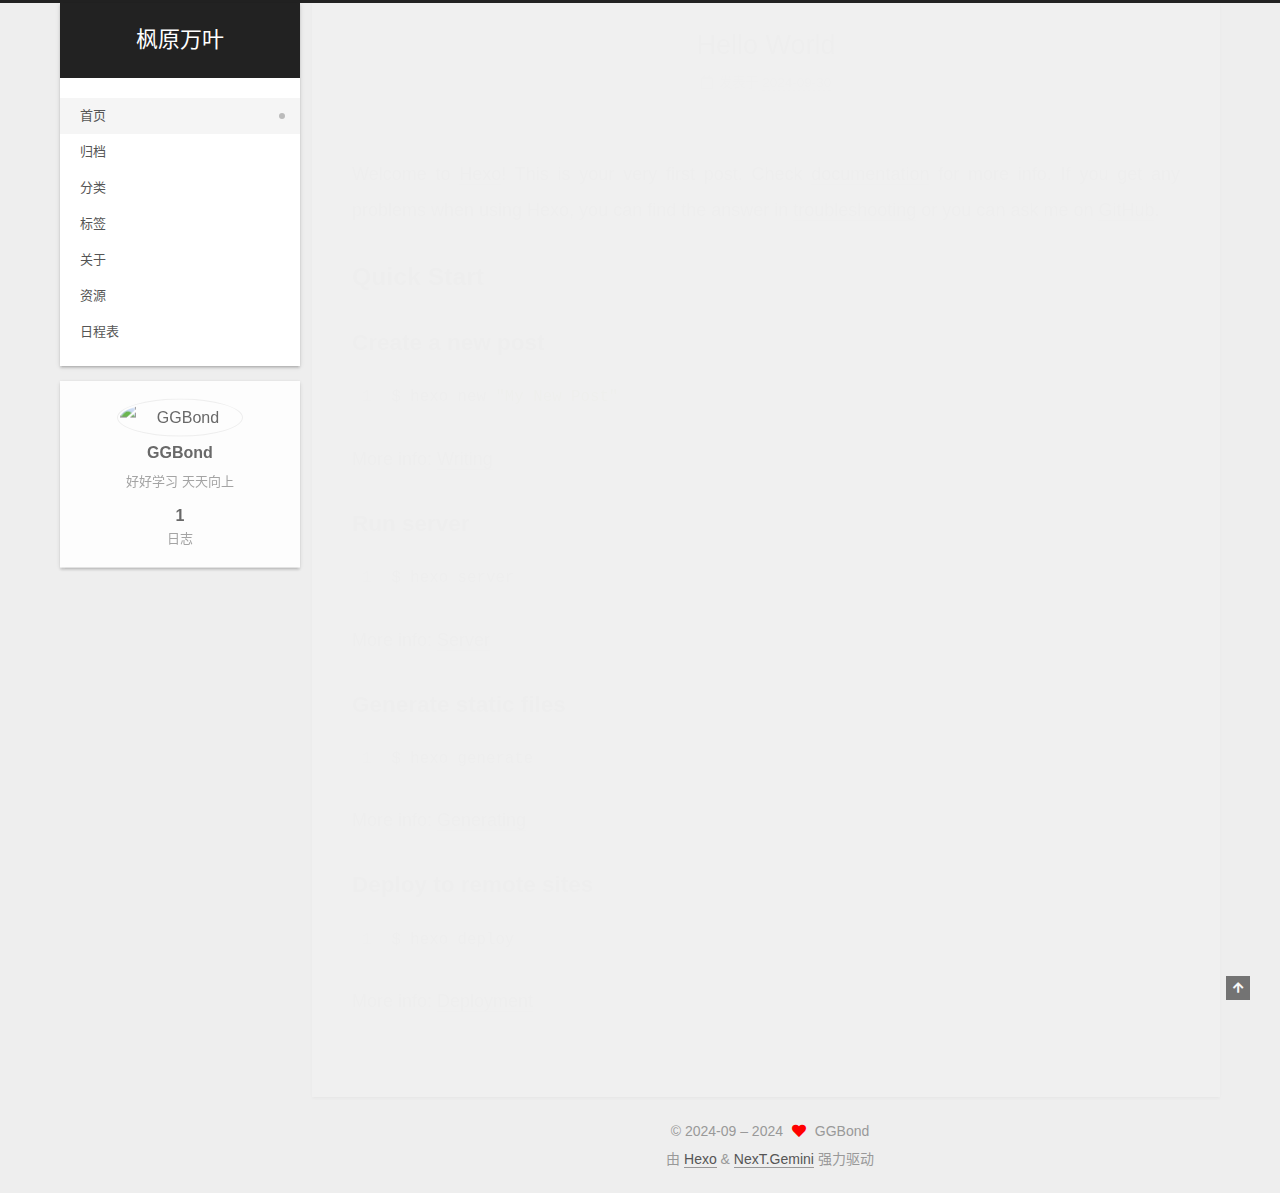
==== commit 7177941a: "Site updated: 2024-10-01 12:00:51" ====
--- a/index.html
+++ b/index.html
@@ -175,7 +175,7 @@
     <link itemprop="mainEntityOfPage" href="https://ggbond-oss814.github.io/undefined/undefined/undefined/undefined/">
 
     <span hidden itemprop="author" itemscope itemtype="http://schema.org/Person">
-      <meta itemprop="image" content="https://c-ssl.dtstatic.com/uploads/blog/202304/15/20230415081411_f2e46.thumb.400_0.jpg/avatar.png">
+      <meta itemprop="image" content="D:/Blog/themes/Gemini/source/images/avatar.png">
       <meta itemprop="name" content="GGBond">
       <meta itemprop="description" content="好好学习 天天向上">
     </span>
@@ -297,7 +297,7 @@
       <div class="site-overview-wrap sidebar-panel">
         <div class="site-author motion-element" itemprop="author" itemscope itemtype="http://schema.org/Person">
     <img class="site-author-image" itemprop="image" alt="GGBond"
-      src="https://c-ssl.dtstatic.com/uploads/blog/202304/15/20230415081411_f2e46.thumb.400_0.jpg/avatar.png">
+      src="D:/Blog/themes/Gemini/source/images/avatar.png">
   <p class="site-author-name" itemprop="name">GGBond</p>
   <div class="site-description" itemprop="description">好好学习 天天向上</div>
 </div>
--- a/css/main.css
+++ b/css/main.css
@@ -1169,7 +1169,7 @@
 }
 .links-of-author a::before,
 .links-of-author span.exturl::before {
-  background: #ff8e5d;
+  background: #532661;
   border-radius: 50%;
   content: ' ';
   display: inline-block;
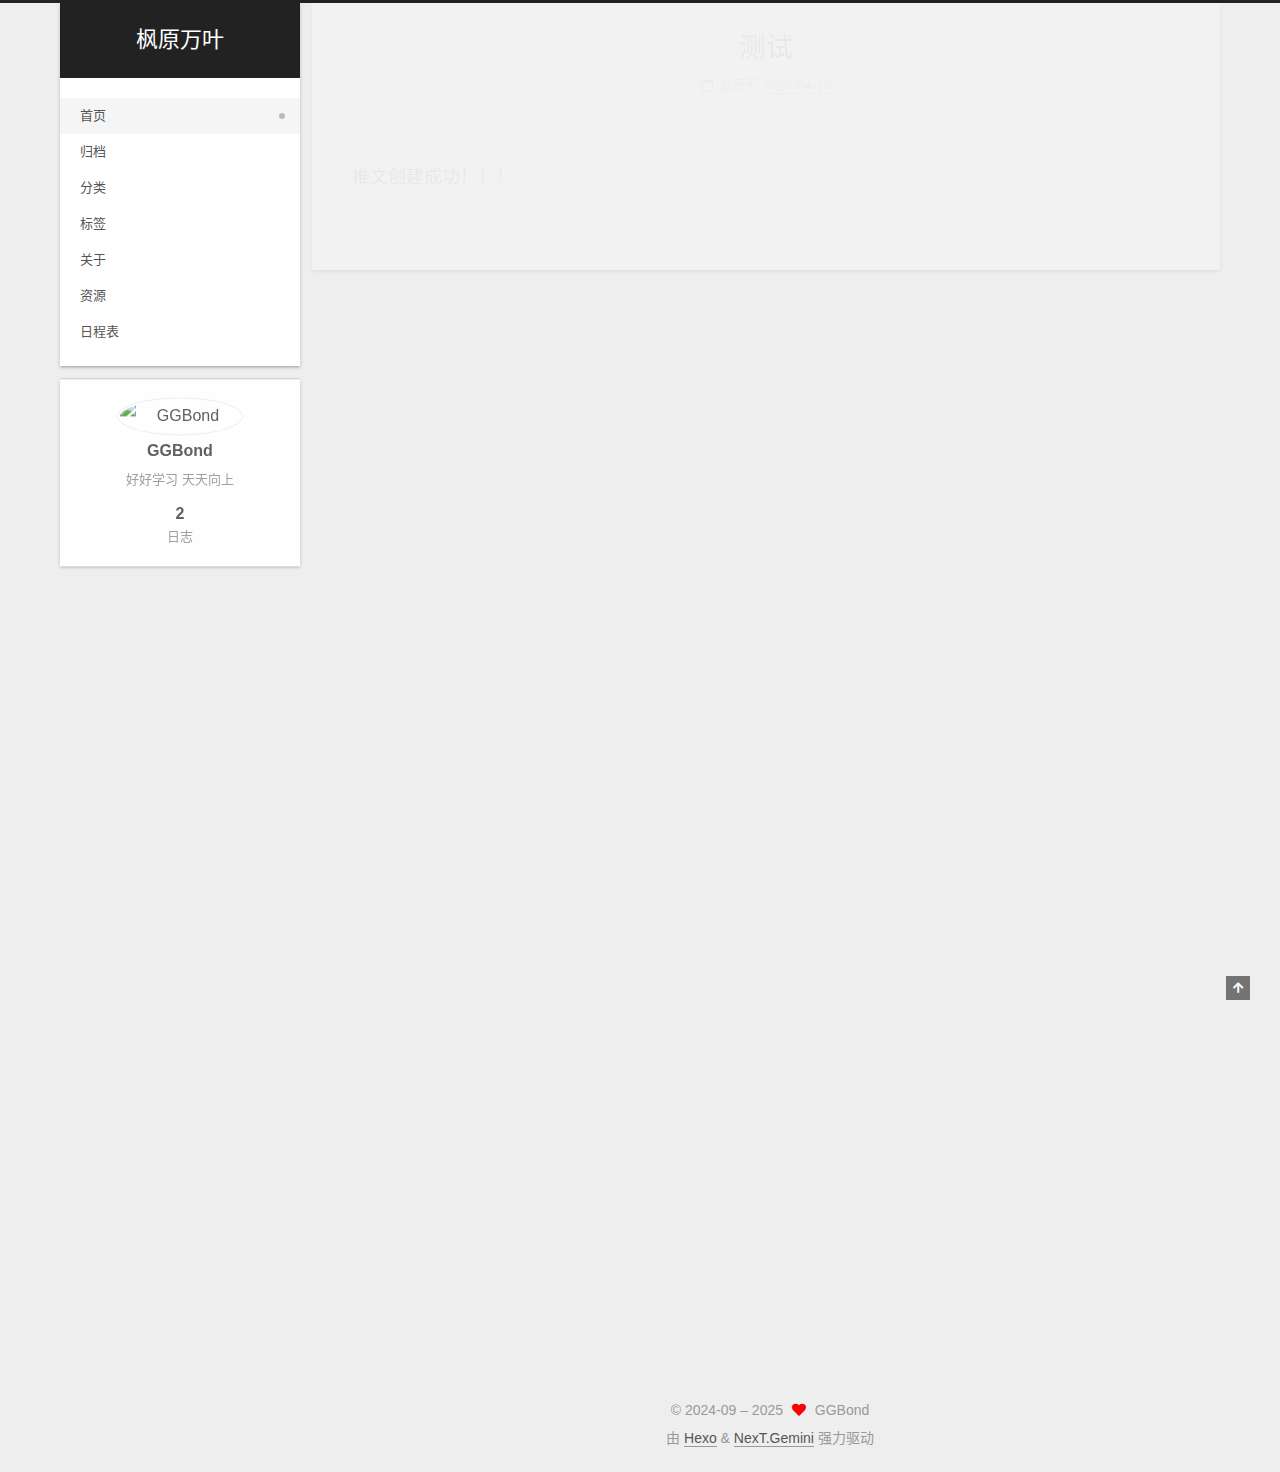
==== commit bfea6972: "Site updated: 2025-04-18 11:20:37" ====
--- a/index.html
+++ b/index.html
@@ -168,6 +168,65 @@
 
           <div class="content index posts-expand">
             
+      
+  
+  
+  <article itemscope itemtype="http://schema.org/Article" class="post-block" lang="zh-CN">
+    <link itemprop="mainEntityOfPage" href="https://ggbond-oss814.github.io/undefined/undefined/undefined/undefined/">
+
+    <span hidden itemprop="author" itemscope itemtype="http://schema.org/Person">
+      <meta itemprop="image" content="D:/Blog/themes/Gemini/source/images/avatar.png">
+      <meta itemprop="name" content="GGBond">
+      <meta itemprop="description" content="好好学习 天天向上">
+    </span>
+
+    <span hidden itemprop="publisher" itemscope itemtype="http://schema.org/Organization">
+      <meta itemprop="name" content="枫原万叶">
+    </span>
+      <header class="post-header">
+        <h2 class="post-title" itemprop="name headline">
+          
+            <a href="/undefined/undefined/undefined/undefined/" class="post-title-link" itemprop="url">测试</a>
+        </h2>
+
+        <div class="post-meta">
+            <span class="post-meta-item">
+              <span class="post-meta-item-icon">
+                <i class="far fa-calendar"></i>
+              </span>
+              <span class="post-meta-item-text">发表于</span>
+              
+
+              <time title="创建时间：2025-04-18 11:17:39 / 修改时间：11:19:13" itemprop="dateCreated datePublished" datetime="2025-04-18T11:17:39+08:00">2025-04-18</time>
+            </span>
+
+          
+
+        </div>
+      </header>
+
+    
+    
+    
+    <div class="post-body" itemprop="articleBody">
+
+      
+          <p>推文创建成功！！！</p>
+
+      
+    </div>
+
+    
+    
+    
+      <footer class="post-footer">
+        <div class="post-eof"></div>
+      </footer>
+  </article>
+  
+  
+  
+
       
   
   
@@ -306,7 +365,7 @@
       <div class="site-state-item site-state-posts">
           <a href="/archives/">
         
-          <span class="site-state-item-count">1</span>
+          <span class="site-state-item-count">2</span>
           <span class="site-state-item-name">日志</span>
         </a>
       </div>
@@ -334,7 +393,7 @@
 <div class="copyright">
   
   &copy; 2024-09 – 
-  <span itemprop="copyrightYear">2024</span>
+  <span itemprop="copyrightYear">2025</span>
   <span class="with-love">
     <i class="fa fa-heart"></i>
   </span>
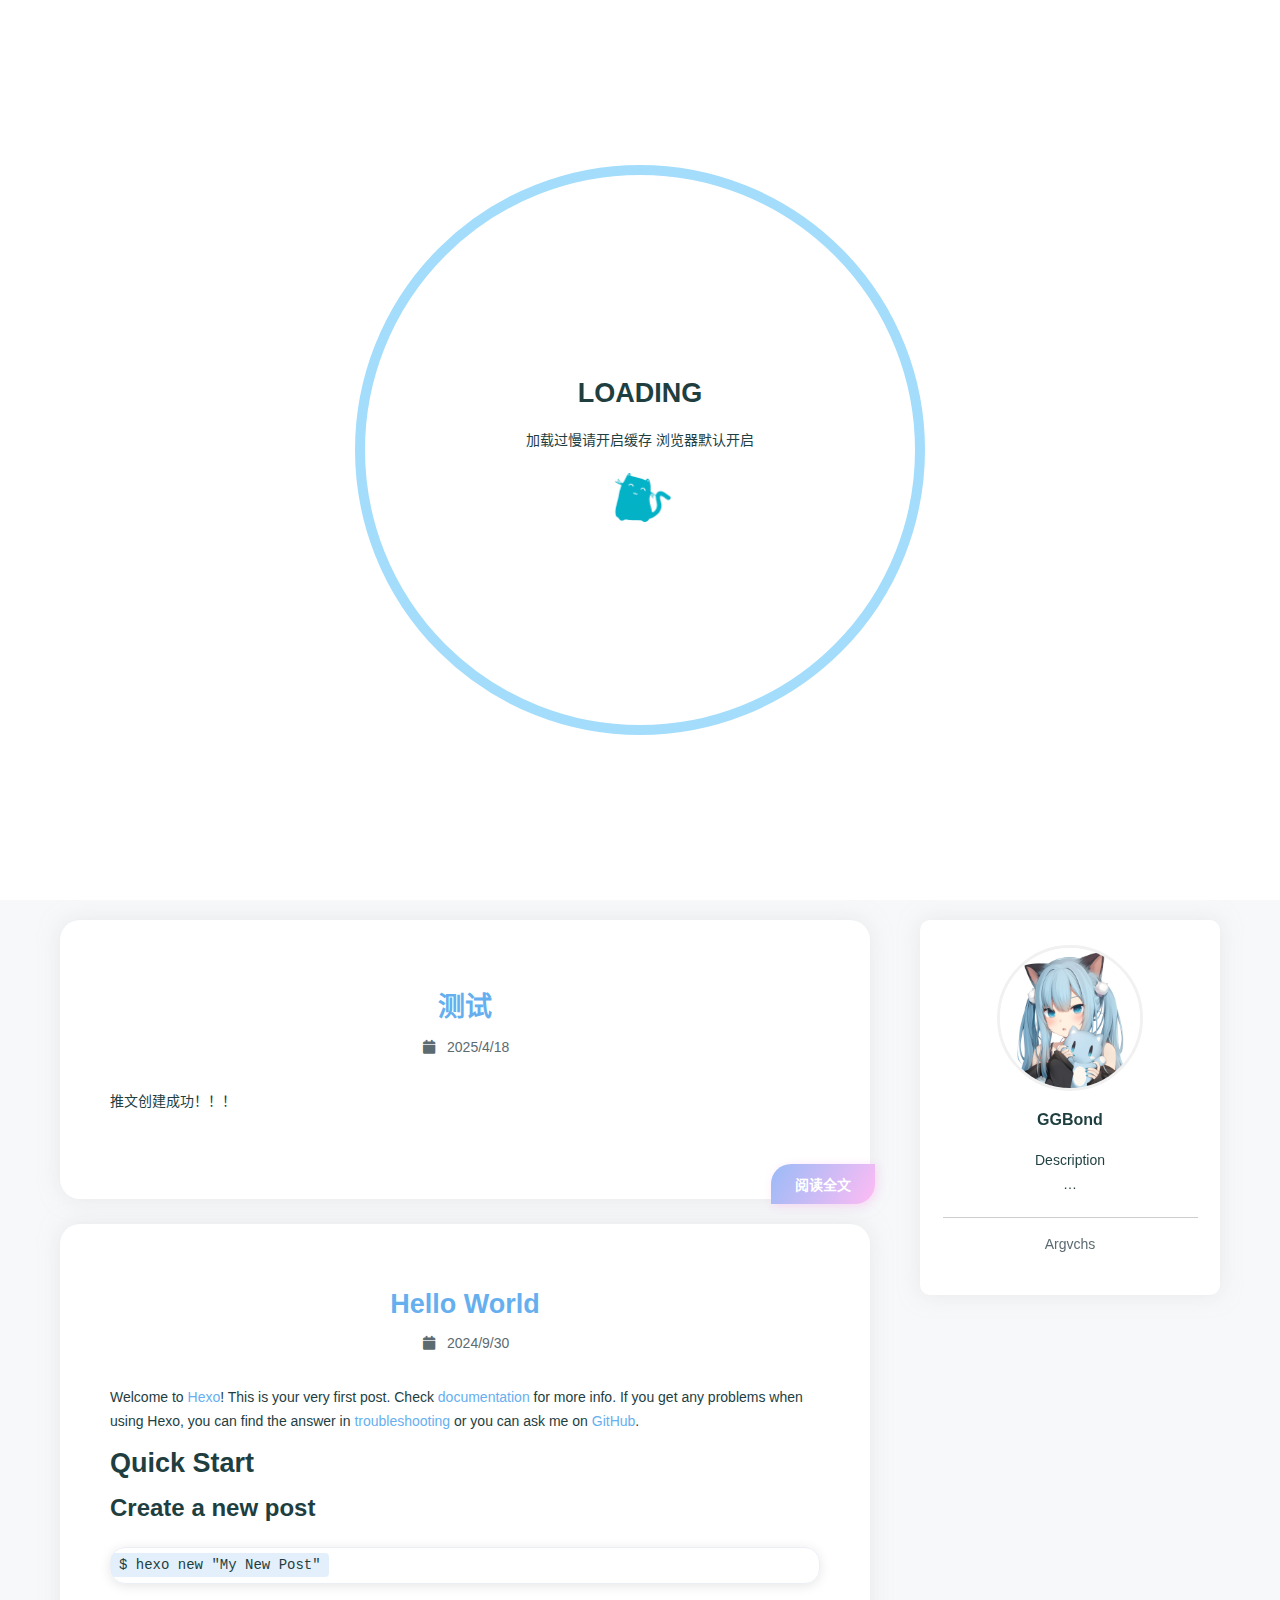
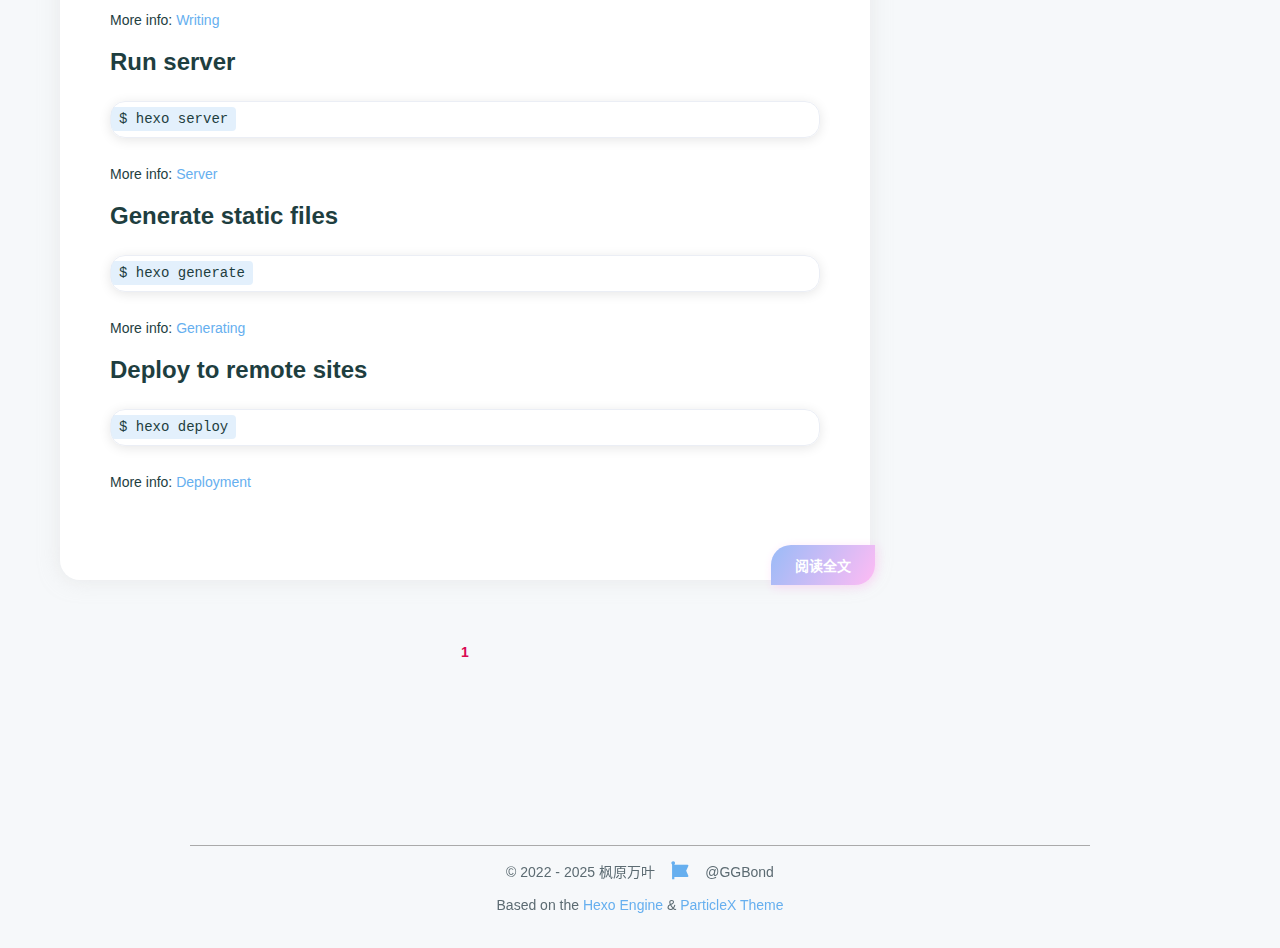
==== commit e3a7cc12: "Site updated: 2025-04-18 12:08:05" ====
--- a/index.html
+++ b/index.html
@@ -1,457 +1,327 @@
+
 <!DOCTYPE html>
 <html lang="zh-CN">
 <head>
-  <meta charset="UTF-8">
-<meta name="viewport" content="width=device-width, initial-scale=1, maximum-scale=2">
-<meta name="theme-color" content="#222">
-<meta name="generator" content="Hexo 7.3.0">
-  <link rel="apple-touch-icon" sizes="180x180" href="/images/apple-touch-icon-next.png">
-  <link rel="icon" type="image/png" sizes="32x32" href="/images/favicon-32x32-next.png">
-  <link rel="icon" type="image/png" sizes="16x16" href="/images/favicon-16x16-next.png">
-  <link rel="mask-icon" href="/images/logo.svg" color="#222">
-
-<link rel="stylesheet" href="/css/main.css">
-
-
-<link rel="stylesheet" href="/lib/font-awesome/css/all.min.css">
-
-<script id="hexo-configurations">
-    var NexT = window.NexT || {};
-    var CONFIG = {"hostname":"ggbond-oss814.github.io","root":"/","scheme":"Gemini","version":"7.8.0","exturl":false,"sidebar":{"position":"left","display":"post","padding":18,"offset":12,"onmobile":false},"copycode":{"enable":false,"show_result":false,"style":null},"back2top":{"enable":true,"sidebar":false,"scrollpercent":false},"bookmark":{"enable":false,"color":"#222","save":"auto"},"fancybox":false,"mediumzoom":false,"lazyload":false,"pangu":false,"comments":{"style":"tabs","active":null,"storage":true,"lazyload":false,"nav":null},"algolia":{"hits":{"per_page":10},"labels":{"input_placeholder":"Search for Posts","hits_empty":"We didn't find any results for the search: ${query}","hits_stats":"${hits} results found in ${time} ms"}},"localsearch":{"enable":false,"trigger":"auto","top_n_per_article":1,"unescape":false,"preload":false},"motion":{"enable":true,"async":false,"transition":{"post_block":"fadeIn","post_header":"slideDownIn","post_body":"slideDownIn","coll_header":"slideLeftIn","sidebar":"slideUpIn"}}};
-  </script>
-
-  <meta name="description" content="好好学习 天天向上">
-<meta property="og:type" content="website">
-<meta property="og:title" content="枫原万叶">
-<meta property="og:url" content="https://ggbond-oss814.github.io/index.html">
-<meta property="og:site_name" content="枫原万叶">
-<meta property="og:description" content="好好学习 天天向上">
-<meta property="og:locale" content="zh_CN">
-<meta property="article:author" content="GGBond">
-<meta name="twitter:card" content="summary">
-
-<link rel="canonical" href="https://ggbond-oss814.github.io/">
-
-
-<script id="page-configurations">
-  // https://hexo.io/docs/variables.html
-  CONFIG.page = {
-    sidebar: "",
-    isHome : true,
-    isPost : false,
-    lang   : 'zh-CN'
-  };
-</script>
-
-  <title>枫原万叶</title>
-  
-
-
-
-
-
-
-  <noscript>
-  <style>
-  .use-motion .brand,
-  .use-motion .menu-item,
-  .sidebar-inner,
-  .use-motion .post-block,
-  .use-motion .pagination,
-  .use-motion .comments,
-  .use-motion .post-header,
-  .use-motion .post-body,
-  .use-motion .collection-header { opacity: initial; }
-
-  .use-motion .site-title,
-  .use-motion .site-subtitle {
-    opacity: initial;
-    top: initial;
-  }
-
-  .use-motion .logo-line-before i { left: initial; }
-  .use-motion .logo-line-after i { right: initial; }
-  </style>
-</noscript>
-
-</head>
-
-<body itemscope itemtype="http://schema.org/WebPage">
-  <div class="container use-motion">
-    <div class="headband"></div>
-
-    <header class="header" itemscope itemtype="http://schema.org/WPHeader">
-      <div class="header-inner"><div class="site-brand-container">
-  <div class="site-nav-toggle">
-    <div class="toggle" aria-label="切换导航栏">
-      <span class="toggle-line toggle-line-first"></span>
-      <span class="toggle-line toggle-line-middle"></span>
-      <span class="toggle-line toggle-line-last"></span>
-    </div>
-  </div>
-
-  <div class="site-meta">
-
-    <a href="/" class="brand" rel="start">
-      <span class="logo-line-before"><i></i></span>
-      <h1 class="site-title">枫原万叶</h1>
-      <span class="logo-line-after"><i></i></span>
+    <meta charset="utf-8" />
+    <title>枫原万叶</title>
+    <meta name="author" content="GGBond" />
+    <meta name="description" content="好好学习 天天向上" />
+    <meta name="keywords" content="" />
+    <meta
+        name="viewport"
+        content="width=device-width, initial-scale=1.0, maximum-scale=1.0, user-scalable=0"
+    />
+    <link rel="icon" href="/images/avatar.jpg" />
+    <link rel="preconnect" href="https://s4.zstatic.net" />
+<script src="https://s4.zstatic.net/ajax/libs/vue/3.3.7/vue.global.prod.min.js"></script>
+<link rel="stylesheet" href="https://s4.zstatic.net/ajax/libs/font-awesome/6.4.2/css/all.min.css" />
+<link rel="preconnect" href="https://fonts.googleapis.cn" />
+<link rel="preconnect" href="https://fonts.gstatic.cn" crossorigin />
+<link
+    rel="stylesheet"
+    href="https://fonts.googleapis.cn/css2?family=Fira+Code:wght@400;500;600;700&family=Lexend:wght@400;500;600;700;800;900&family=Noto+Sans+SC:wght@400;500;600;700;800;900&display=swap"
+/>
+<script> const mixins = {}; </script>
+
+<script src="https://polyfill.alicdn.com/v3/polyfill.min.js?features=default"></script>
+
+
+<script src="https://s4.zstatic.net/ajax/libs/highlight.js/11.9.0/highlight.min.js"></script>
+<script src="https://s4.zstatic.net/ajax/libs/highlightjs-line-numbers.js/2.8.0/highlightjs-line-numbers.min.js"></script>
+<link
+    rel="stylesheet"
+    href="https://s4.zstatic.net/ajax/libs/highlight.js/11.9.0/styles/github.min.css"
+/>
+<script src="/js/lib/highlight.js"></script>
+
+
+
+<script src="/js/lib/preview.js"></script>
+
+
+
+
+
+<script src="/js/lib/home.js"></script>
+
+<link rel="stylesheet" href="/css/main.css" />
+
+<meta name="generator" content="Hexo 7.3.0"></head>
+<body>
+    <div id="layout">
+        <transition name="fade">
+            <div id="loading" v-show="loading">
+                <div id="loading-circle">
+                    <h2>LOADING</h2>
+                    <p>加载过慢请开启缓存 浏览器默认开启</p>
+                    <img src="/images/loading.gif" />
+                </div>
+            </div>
+        </transition>
+        <div id="menu" :class="{ hidden: hiddenMenu, 'menu-color': menuColor}">
+    <nav id="desktop-menu">
+        <a class="title" href="/">
+            <span>枫原万叶</span>
+        </a>
+        
+        <a href="/">
+            <i class="fa-solid fa-house fa-fw"></i>
+            <span>&ensp;Home</span>
+        </a>
+        
+        <a href="/about">
+            <i class="fa-solid fa-id-card fa-fw"></i>
+            <span>&ensp;About</span>
+        </a>
+        
+        <a href="/archives">
+            <i class="fa-solid fa-box-archive fa-fw"></i>
+            <span>&ensp;Archives</span>
+        </a>
+        
+        <a href="/categories">
+            <i class="fa-solid fa-bookmark fa-fw"></i>
+            <span>&ensp;Categories</span>
+        </a>
+        
+        <a href="/tags">
+            <i class="fa-solid fa-tags fa-fw"></i>
+            <span>&ensp;Tags</span>
+        </a>
+        
+    </nav>
+    <nav id="mobile-menu">
+        <div class="title" @click="showMenuItems = !showMenuItems">
+            <i class="fa-solid fa-bars fa-fw"></i>
+            <span>&emsp;枫原万叶</span>
+        </div>
+        <transition name="slide">
+            <div class="items" v-show="showMenuItems">
+                
+                <a href="/">
+                    <div class="item">
+                        <div style="min-width: 20px; max-width: 50px; width: 10%">
+                            <i class="fa-solid fa-house fa-fw"></i>
+                        </div>
+                        <div style="min-width: 100px; max-width: 150%; width: 20%">Home</div>
+                    </div>
+                </a>
+                
+                <a href="/about">
+                    <div class="item">
+                        <div style="min-width: 20px; max-width: 50px; width: 10%">
+                            <i class="fa-solid fa-id-card fa-fw"></i>
+                        </div>
+                        <div style="min-width: 100px; max-width: 150%; width: 20%">About</div>
+                    </div>
+                </a>
+                
+                <a href="/archives">
+                    <div class="item">
+                        <div style="min-width: 20px; max-width: 50px; width: 10%">
+                            <i class="fa-solid fa-box-archive fa-fw"></i>
+                        </div>
+                        <div style="min-width: 100px; max-width: 150%; width: 20%">Archives</div>
+                    </div>
+                </a>
+                
+                <a href="/categories">
+                    <div class="item">
+                        <div style="min-width: 20px; max-width: 50px; width: 10%">
+                            <i class="fa-solid fa-bookmark fa-fw"></i>
+                        </div>
+                        <div style="min-width: 100px; max-width: 150%; width: 20%">Categories</div>
+                    </div>
+                </a>
+                
+                <a href="/tags">
+                    <div class="item">
+                        <div style="min-width: 20px; max-width: 50px; width: 10%">
+                            <i class="fa-solid fa-tags fa-fw"></i>
+                        </div>
+                        <div style="min-width: 100px; max-width: 150%; width: 20%">Tags</div>
+                    </div>
+                </a>
+                
+            </div>
+        </transition>
+    </nav>
+</div>
+<transition name="fade">
+    <div id="menu-curtain" @click="showMenuItems = !showMenuItems" v-show="showMenuItems"></div>
+</transition>
+
+        <div id="main" :class="loading ? 'into-enter-from': 'into-enter-active'">
+            <div id="home-head">
+    <div
+        id="home-background"
+        ref="homeBackground"
+        data-images="/images/background.jpg"
+    ></div>
+    <div id="home-info" @click="homeClick">
+        <span class="loop"></span>
+        <span class="loop"></span>
+        <span class="loop"></span>
+        <span class="loop"></span>
+        <span class="info">
+            <div class="wrap">
+                <h1>枫原万叶</h1>
+                <h3></h3>
+                <h5>好好学习 天天向上</h5>
+            </div>
+        </span>
+    </div>
+</div>
+<div
+    id="home-posts-wrap"
+    ref="homePostsWrap"
+    true
+>
+    <div id="home-posts">
+        
+
+<div class="post">
+    <a href="/undefined/undefined/undefined/undefined/">
+        <h2 class="post-title">测试</h2>
     </a>
-  </div>
-
-  <div class="site-nav-right">
-    <div class="toggle popup-trigger">
-    </div>
-  </div>
-</div>
-
-
-
-
-<nav class="site-nav">
-  <ul id="menu" class="main-menu menu">
-        <li class="menu-item menu-item-home">
-
-    <a href="/" rel="section"><i class="home fa-fw"></i>首页</a>
-
-  </li>
-        <li class="menu-item menu-item-archives">
-
-    <a href="/archives/" rel="section"><i class="archive fa-fw"></i>归档</a>
-
-  </li>
-        <li class="menu-item menu-item-categories">
-
-    <a href="/categories/" rel="section"><i class="th fa-fw"></i>分类</a>
-
-  </li>
-        <li class="menu-item menu-item-tags">
-
-    <a href="/tags/" rel="section"><i class="tags fa-fw"></i>标签</a>
-
-  </li>
-        <li class="menu-item menu-item-about">
-
-    <a href="/about/" rel="section"><i class="user fa-fw"></i>关于</a>
-
-  </li>
-        <li class="menu-item menu-item-resources">
-
-    <a href="/resources/" rel="section"><i class="download fa-fw"></i>资源</a>
-
-  </li>
-        <li class="menu-item menu-item-schedule">
-
-    <a href="/schedule/" rel="section"><i class="calendar fa-fw"></i>日程表</a>
-
-  </li>
-  </ul>
-</nav>
-
-
-
-
-</div>
-    </header>
-
-    
-  <div class="back-to-top">
-    <i class="fa fa-arrow-up"></i>
-    <span>0%</span>
-  </div>
-
-
-    <main class="main">
-      <div class="main-inner">
-        <div class="content-wrap">
-          
-
-          <div class="content index posts-expand">
-            
-      
-  
-  
-  <article itemscope itemtype="http://schema.org/Article" class="post-block" lang="zh-CN">
-    <link itemprop="mainEntityOfPage" href="https://ggbond-oss814.github.io/undefined/undefined/undefined/undefined/">
-
-    <span hidden itemprop="author" itemscope itemtype="http://schema.org/Person">
-      <meta itemprop="image" content="D:/Blog/themes/Gemini/source/images/avatar.png">
-      <meta itemprop="name" content="GGBond">
-      <meta itemprop="description" content="好好学习 天天向上">
-    </span>
-
-    <span hidden itemprop="publisher" itemscope itemtype="http://schema.org/Organization">
-      <meta itemprop="name" content="枫原万叶">
-    </span>
-      <header class="post-header">
-        <h2 class="post-title" itemprop="name headline">
-          
-            <a href="/undefined/undefined/undefined/undefined/" class="post-title-link" itemprop="url">测试</a>
-        </h2>
-
-        <div class="post-meta">
-            <span class="post-meta-item">
-              <span class="post-meta-item-icon">
-                <i class="far fa-calendar"></i>
-              </span>
-              <span class="post-meta-item-text">发表于</span>
-              
-
-              <time title="创建时间：2025-04-18 11:17:39 / 修改时间：11:19:13" itemprop="dateCreated datePublished" datetime="2025-04-18T11:17:39+08:00">2025-04-18</time>
+    <div class="category-and-date">
+        
+        <span class="date">
+            <span class="icon">
+                <i class="fa-solid fa-calendar fa-fw"></i>
             </span>
-
-          
-
-        </div>
-      </header>
-
-    
-    
-    
-    <div class="post-body" itemprop="articleBody">
-
-      
-          <p>推文创建成功！！！</p>
-
-      
-    </div>
-
-    
-    
-    
-      <footer class="post-footer">
-        <div class="post-eof"></div>
-      </footer>
-  </article>
-  
-  
-  
-
-      
-  
-  
-  <article itemscope itemtype="http://schema.org/Article" class="post-block" lang="zh-CN">
-    <link itemprop="mainEntityOfPage" href="https://ggbond-oss814.github.io/undefined/undefined/undefined/undefined/">
-
-    <span hidden itemprop="author" itemscope itemtype="http://schema.org/Person">
-      <meta itemprop="image" content="D:/Blog/themes/Gemini/source/images/avatar.png">
-      <meta itemprop="name" content="GGBond">
-      <meta itemprop="description" content="好好学习 天天向上">
-    </span>
-
-    <span hidden itemprop="publisher" itemscope itemtype="http://schema.org/Organization">
-      <meta itemprop="name" content="枫原万叶">
-    </span>
-      <header class="post-header">
-        <h2 class="post-title" itemprop="name headline">
-          
-            <a href="/undefined/undefined/undefined/undefined/" class="post-title-link" itemprop="url">Hello World</a>
-        </h2>
-
-        <div class="post-meta">
-            <span class="post-meta-item">
-              <span class="post-meta-item-icon">
-                <i class="far fa-calendar"></i>
-              </span>
-              <span class="post-meta-item-text">发表于</span>
-
-              <time title="创建时间：2024-09-30 18:29:52" itemprop="dateCreated datePublished" datetime="2024-09-30T18:29:52+08:00">2024-09-30</time>
+            2025/4/18
+        </span>
+        
+        
+    </div>
+    <div class="description">
+        <div class="content" v-pre>
+            
+            <p>推文创建成功！！！</p>
+
+            
+        </div>
+    </div>
+    <div class="post-tags">
+        
+        
+        
+    </div>
+    <a href="/undefined/undefined/undefined/undefined/" class="go-post">阅读全文</a>
+</div>
+
+<div class="post">
+    <a href="/undefined/undefined/undefined/undefined/">
+        <h2 class="post-title">Hello World</h2>
+    </a>
+    <div class="category-and-date">
+        
+        <span class="date">
+            <span class="icon">
+                <i class="fa-solid fa-calendar fa-fw"></i>
             </span>
-
-          
-
-        </div>
-      </header>
-
-    
-    
-    
-    <div class="post-body" itemprop="articleBody">
-
-      
-          <p>Welcome to <a target="_blank" rel="noopener" href="https://hexo.io/">Hexo</a>! This is your very first post. Check <a target="_blank" rel="noopener" href="https://hexo.io/docs/">documentation</a> for more info. If you get any problems when using Hexo, you can find the answer in <a target="_blank" rel="noopener" href="https://hexo.io/docs/troubleshooting.html">troubleshooting</a> or you can ask me on <a target="_blank" rel="noopener" href="https://github.com/hexojs/hexo/issues">GitHub</a>.</p>
-<h2 id="Quick-Start"><a href="#Quick-Start" class="headerlink" title="Quick Start"></a>Quick Start</h2><h3 id="Create-a-new-post"><a href="#Create-a-new-post" class="headerlink" title="Create a new post"></a>Create a new post</h3><figure class="highlight bash"><table><tr><td class="gutter"><pre><span class="line">1</span><br></pre></td><td class="code"><pre><span class="line">$ hexo new <span class="string">&quot;My New Post&quot;</span></span><br></pre></td></tr></table></figure>
-
+            2024/9/30
+        </span>
+        
+        
+    </div>
+    <div class="description">
+        <div class="content" v-pre>
+            
+            <p>Welcome to <a target="_blank" rel="noopener" href="https://hexo.io/">Hexo</a>! This is your very first post. Check <a target="_blank" rel="noopener" href="https://hexo.io/docs/">documentation</a> for more info. If you get any problems when using Hexo, you can find the answer in <a target="_blank" rel="noopener" href="https://hexo.io/docs/troubleshooting.html">troubleshooting</a> or you can ask me on <a target="_blank" rel="noopener" href="https://github.com/hexojs/hexo/issues">GitHub</a>.</p>
+<h2 id="Quick-Start"><a href="#Quick-Start" class="headerlink" title="Quick Start"></a>Quick Start</h2><h3 id="Create-a-new-post"><a href="#Create-a-new-post" class="headerlink" title="Create a new post"></a>Create a new post</h3><pre><code class="bash">$ hexo new &quot;My New Post&quot;
+</code></pre>
 <p>More info: <a target="_blank" rel="noopener" href="https://hexo.io/docs/writing.html">Writing</a></p>
-<h3 id="Run-server"><a href="#Run-server" class="headerlink" title="Run server"></a>Run server</h3><figure class="highlight bash"><table><tr><td class="gutter"><pre><span class="line">1</span><br></pre></td><td class="code"><pre><span class="line">$ hexo server</span><br></pre></td></tr></table></figure>
-
+<h3 id="Run-server"><a href="#Run-server" class="headerlink" title="Run server"></a>Run server</h3><pre><code class="bash">$ hexo server
+</code></pre>
 <p>More info: <a target="_blank" rel="noopener" href="https://hexo.io/docs/server.html">Server</a></p>
-<h3 id="Generate-static-files"><a href="#Generate-static-files" class="headerlink" title="Generate static files"></a>Generate static files</h3><figure class="highlight bash"><table><tr><td class="gutter"><pre><span class="line">1</span><br></pre></td><td class="code"><pre><span class="line">$ hexo generate</span><br></pre></td></tr></table></figure>
-
+<h3 id="Generate-static-files"><a href="#Generate-static-files" class="headerlink" title="Generate static files"></a>Generate static files</h3><pre><code class="bash">$ hexo generate
+</code></pre>
 <p>More info: <a target="_blank" rel="noopener" href="https://hexo.io/docs/generating.html">Generating</a></p>
-<h3 id="Deploy-to-remote-sites"><a href="#Deploy-to-remote-sites" class="headerlink" title="Deploy to remote sites"></a>Deploy to remote sites</h3><figure class="highlight bash"><table><tr><td class="gutter"><pre><span class="line">1</span><br></pre></td><td class="code"><pre><span class="line">$ hexo deploy</span><br></pre></td></tr></table></figure>
-
+<h3 id="Deploy-to-remote-sites"><a href="#Deploy-to-remote-sites" class="headerlink" title="Deploy to remote sites"></a>Deploy to remote sites</h3><pre><code class="bash">$ hexo deploy
+</code></pre>
 <p>More info: <a target="_blank" rel="noopener" href="https://hexo.io/docs/one-command-deployment.html">Deployment</a></p>
 
-      
-    </div>
-
-    
-    
-    
-      <footer class="post-footer">
-        <div class="post-eof"></div>
-      </footer>
-  </article>
-  
-  
-  
-
-
-  
-
-
-
-          </div>
-          
-
-<script>
-  window.addEventListener('tabs:register', () => {
-    let { activeClass } = CONFIG.comments;
-    if (CONFIG.comments.storage) {
-      activeClass = localStorage.getItem('comments_active') || activeClass;
-    }
-    if (activeClass) {
-      let activeTab = document.querySelector(`a[href="#comment-${activeClass}"]`);
-      if (activeTab) {
-        activeTab.click();
-      }
-    }
-  });
-  if (CONFIG.comments.storage) {
-    window.addEventListener('tabs:click', event => {
-      if (!event.target.matches('.tabs-comment .tab-content .tab-pane')) return;
-      let commentClass = event.target.classList[1];
-      localStorage.setItem('comments_active', commentClass);
-    });
-  }
-</script>
-
-        </div>
-          
-  
-  <div class="toggle sidebar-toggle">
-    <span class="toggle-line toggle-line-first"></span>
-    <span class="toggle-line toggle-line-middle"></span>
-    <span class="toggle-line toggle-line-last"></span>
-  </div>
-
-  <aside class="sidebar">
-    <div class="sidebar-inner">
-
-      <ul class="sidebar-nav motion-element">
-        <li class="sidebar-nav-toc">
-          文章目录
-        </li>
-        <li class="sidebar-nav-overview">
-          站点概览
-        </li>
-      </ul>
-
-      <!--noindex-->
-      <div class="post-toc-wrap sidebar-panel">
-      </div>
-      <!--/noindex-->
-
-      <div class="site-overview-wrap sidebar-panel">
-        <div class="site-author motion-element" itemprop="author" itemscope itemtype="http://schema.org/Person">
-    <img class="site-author-image" itemprop="image" alt="GGBond"
-      src="D:/Blog/themes/Gemini/source/images/avatar.png">
-  <p class="site-author-name" itemprop="name">GGBond</p>
-  <div class="site-description" itemprop="description">好好学习 天天向上</div>
-</div>
-<div class="site-state-wrap motion-element">
-  <nav class="site-state">
-      <div class="site-state-item site-state-posts">
-          <a href="/archives/">
-        
-          <span class="site-state-item-count">2</span>
-          <span class="site-state-item-name">日志</span>
-        </a>
-      </div>
-  </nav>
-</div>
-
-
-
-      </div>
-
-    </div>
-  </aside>
-  <div id="sidebar-dimmer"></div>
-
-
-      </div>
-    </main>
-
-    <footer class="footer">
-      <div class="footer-inner">
-        
-
-        
-
-<div class="copyright">
-  
-  &copy; 2024-09 – 
-  <span itemprop="copyrightYear">2025</span>
-  <span class="with-love">
-    <i class="fa fa-heart"></i>
-  </span>
-  <span class="author" itemprop="copyrightHolder">GGBond</span>
-</div>
-  <div class="powered-by">由 <a href="https://hexo.io/" class="theme-link" rel="noopener" target="_blank">Hexo</a> & <a href="https://theme-next.org/" class="theme-link" rel="noopener" target="_blank">NexT.Gemini</a> 强力驱动
-  </div>
-
-        
-
-
-
-
-
-
-
-
-      </div>
-    </footer>
-  </div>
-
-  
-  <script src="/lib/anime.min.js"></script>
-  <script src="/lib/velocity/velocity.min.js"></script>
-  <script src="/lib/velocity/velocity.ui.min.js"></script>
-
-<script src="/js/utils.js"></script>
-
-<script src="/js/motion.js"></script>
-
-
-<script src="/js/schemes/pisces.js"></script>
-
-
-<script src="/js/next-boot.js"></script>
-
-
-
-
-  
-
-
-
-
-
-
-
-
-
-
-
-
-
-
-
-  
-
-  
-
+            
+        </div>
+    </div>
+    <div class="post-tags">
+        
+        
+        
+    </div>
+    <a href="/undefined/undefined/undefined/undefined/" class="go-post">阅读全文</a>
+</div>
+
+
+        <div class="page-current">
+    
+    <span class="current">1</span>
+    
+    
+    
+    
+</div>
+
+    </div>
+    
+    <div id="home-card">
+        <div id="card-style">
+    <div id="card-div">
+        <div class="avatar">
+            <img src="/images/avatar.jpg" alt="avatar" />
+        </div>
+        <div class="name">GGBond</div>
+        <div class="description">
+            <p>Description<br>…</p>
+
+        </div>
+        
+        
+        <div class="friend-links">
+            
+            <div class="friend-link">
+                <a target="_blank" rel="noopener" href="https://argvchs.github.io">Argvchs</a>
+            </div>
+            
+        </div>
+        
+    </div>
+</div>
+
+    </div>
+    
+</div>
+
+            <footer id="footer">
+    <div id="footer-wrap">
+        <div>
+            &copy;
+            2022 - 2025 枫原万叶
+            <span id="footer-icon">
+                <i class="fa-solid fa-font-awesome fa-fw"></i>
+            </span>
+            &commat;GGBond
+        </div>
+        <div>
+            Based on the <a target="_blank" rel="noopener" href="https://hexo.io">Hexo Engine</a> &amp;
+            <a target="_blank" rel="noopener" href="https://github.com/theme-particlex/hexo-theme-particlex">ParticleX Theme</a>
+        </div>
+        
+    </div>
+</footer>
+
+        </div>
+        
+        <transition name="fade">
+            <div id="preview" ref="preview" v-show="previewShow">
+                <img id="preview-content" ref="previewContent" />
+            </div>
+        </transition>
+        
+    </div>
+    <script src="/js/main.js"></script>
+    
 </body>
 </html>
--- a/css/main.css
+++ b/css/main.css
@@ -1,191 +1,717 @@
-:root {
-  --body-bg-color: #eee;
-  --content-bg-color: #fff;
-  --card-bg-color: #f5f5f5;
-  --text-color: #555;
-  --blockquote-color: #666;
-  --link-color: #555;
-  --link-hover-color: #222;
-  --brand-color: #fff;
-  --brand-hover-color: #fff;
-  --table-row-odd-bg-color: #f9f9f9;
-  --table-row-hover-bg-color: #f5f5f5;
-  --menu-item-bg-color: #f5f5f5;
-  --btn-default-bg: #fff;
-  --btn-default-color: #555;
-  --btn-default-border-color: #555;
-  --btn-default-hover-bg: #222;
-  --btn-default-hover-color: #fff;
-  --btn-default-hover-border-color: #222;
-}
-html {
-  line-height: 1.15; /* 1 */
-  -webkit-text-size-adjust: 100%; /* 2 */
-}
-body {
-  margin: 0;
-}
-main {
-  display: block;
-}
-h1 {
-  font-size: 2em;
-  margin: 0.67em 0;
-}
-hr {
-  box-sizing: content-box; /* 1 */
-  height: 0; /* 1 */
-  overflow: visible; /* 2 */
-}
-pre {
-  font-family: monospace, monospace; /* 1 */
-  font-size: 1em; /* 2 */
+#archives {
+    margin: auto;
+    margin-top: 100px;
+    padding: 20px;
+}
+#archives .categories-tags {
+    margin: auto;
+    margin-bottom: 50px;
+    max-width: 900px;
+    text-align: center;
+    width: 100%;
+}
+#archives .categories-tags span {
+    display: inline-block;
+    margin: 10px;
+}
+#archives .categories-tags span .icon {
+    color: #fff;
+    margin-left: 0;
+    margin-right: 10px;
+}
+#archives .categories-tags span a {
+    border: #ffffff80 1px solid;
+    border-radius: 10px;
+    color: #fff;
+    padding: 10px 15px;
+    transition: background 0.25s, border 0.25s, color 0.25s;
+}
+#archives .categories-tags span a:hover {
+    background: #fff !important;
+    border: #a5c2f5 1px solid;
+    color: #5c6b72;
+}
+#archives .category,
+#archives .tags .tag,
+.article .info .category,
+.article .info .tags,
+.article .info .tags .tag {
+    display: inline-block;
+    margin-right: 10px;
+}
+#archives h3 {
+    margin: 10px 0;
+}
+#crypto {
+    margin: 50px 0;
+}
+#crypto.failure {
+    border-color: #ea4a5a;
+    color: #ea4a5a;
+}
+#crypto.failure:focus {
+    box-shadow: 0 0 0 3px #ea4a5a4d;
+}
+#crypto.success {
+    border-color: #34d058;
+    color: #34d058;
+}
+#footer {
+    font-size: 14px;
+    margin-top: 150px;
+    padding-bottom: 20px;
+    text-align: center;
+    width: 100%;
+}
+#footer #footer-icon {
+    color: #66afef;
+    display: inline-block;
+    font-size: 18px;
+    margin: 0 10px;
+}
+#footer #footer-wrap {
+    border-top: 1px solid #aaa;
+    color: #5c6b72;
+    margin: auto;
+    width: 900px;
+}
+#footer #footer-wrap div {
+    margin: 15px;
+}
+#home-card {
+    width: 300px;
+}
+#home-card #card-style {
+    background: #fff;
+    border: none;
+    border-radius: 10px;
+    box-shadow: 0 0 20px #d9d9d980;
+    display: flex;
+    flex-direction: column;
+    max-height: 80vh;
+    justify-content: center;
+    overflow: auto;
+    position: sticky;
+    text-align: center;
+    top: 10vh;
+    width: 300px;
+}
+#home-card #card-div {
+    overflow: auto;
+    padding: 25px 0;
+}
+#home-card #card-div .avatar {
+    border: #f1f1f1 solid 3px;
+    border-radius: 50%;
+    height: 140px;
+    margin: auto;
+    text-align: center;
+    width: 140px;
+}
+#home-card #card-div .avatar img {
+    border-radius: 50%;
+    height: 100%;
+    width: 100%;
+}
+#home-card #card-div .avatar:hover img {
+    transform: rotate(360deg);
+}
+#home-card #card-div .description {
+    margin: 20px auto;
+    width: 85%;
+}
+#home-card #card-div .friend-links .friend-link {
+    margin-bottom: 5px;
+}
+#home-card #card-div .friend-links a {
+    border-radius: 5px;
+    color: #5c6b72;
+    display: block;
+    padding: 8px 0;
+}
+#home-card #card-div .icon-links .icon-link {
+    margin: 5px;
+}
+#home-card #card-div .icon-links a {
+    border-radius: 5px;
+    color: #5c6b72;
+    font-size: 18px;
+    padding: 5px;
+}
+#home-card #card-div .icon-links a:hover,
+#home-card #card-div .friend-links a:hover,
+#home-posts .page-current .page-num:hover {
+    background: #66afef;
+    color: #fff;
+}
+#home-card #card-div .icon-links,
+#home-card #card-div .friend-links {
+    border-top: #cdcdcd solid 1px;
+    margin: 10px auto;
+    padding-top: 10px;
+    width: 85%;
+}
+#home-card #card-div .name {
+    font-size: 16px;
+    font-weight: bold;
+    margin: 20px auto;
+}
+#home-head {
+    display: flex;
+    height: 100vh;
+    width: 100vw;
+}
+#home-head #home-background {
+    background-position: center;
+    background-repeat: no-repeat;
+    background-size: cover;
+    height: 100vh;
+    left: 0;
+    position: absolute;
+    top: 0;
+    width: 100vw;
+    z-index: -1;
+}
+#home-head #home-info .info {
+    align-items: center;
+    border-radius: 50%;
+    display: flex;
+    justify-content: center;
+    text-align: center;
+}
+#home-head #home-info .loop:nth-child(1) {
+    animation: loop1 10s linear infinite;
+    background: #fff;
+    border-radius: 38% 62% 63% 37%/41% 44% 56% 59%;
+    opacity: 0.3;
+    transform: rotate(30deg);
+}
+#home-head #home-info .loop:nth-child(2) {
+    animation: loop2 15s linear infinite;
+    background: #fff;
+    border-radius: 38% 62% 63% 37%/41% 44% 56% 59%;
+    opacity: 0.45;
+    transform: rotate(60deg);
+}
+#home-head #home-info .loop:nth-child(3) {
+    animation: loop3 10s linear infinite;
+    background: #fff;
+    border-radius: 38% 62% 63% 37%/41% 44% 56% 59%;
+    opacity: 0.3;
+    transform: rotate(90deg);
+}
+#home-head #home-info .loop:nth-child(4) {
+    animation: loop4 15s linear infinite;
+    background: #fff;
+    border-radius: 38% 62% 63% 37%/41% 44% 56% 59%;
+    opacity: 0.45;
+    transform: rotate(120deg);
+}
+#home-head #home-info,
+#home-posts {
+    margin: auto;
+}
+#home-posts .page-current {
+    align-items: center;
+    display: flex;
+    font-weight: bold;
+    justify-content: center;
+    margin-top: 50px;
+    text-align: center;
+    width: 100%;
+}
+#home-posts .page-current .current {
+    border-radius: 5px;
+    color: #da0a51;
+    display: inline-block;
+    height: 35px;
+    line-height: 35px;
+    margin: 0 7px;
+    padding: 5px;
+    width: 35px;
+}
+#home-posts .page-current .page-num,
+#home-posts .page-current .page-omit {
+    border-radius: 5px;
+    display: inline-block;
+    height: 35px;
+    line-height: 35px;
+    margin: 0 7px;
+    padding: 5px;
+    width: 35px;
+}
+#home-posts .page-current a {
+    color: #999;
+}
+#home-posts .post {
+    background: #fff;
+    border-radius: 20px;
+    box-shadow: 0 0 20px #d9d9d980;
+    transition: box-shadow 0.25s, transform 0.25s;
+}
+#home-posts .post .category-and-date {
+    color: #5c6b72;
+    margin-top: 15px;
+    text-align: center;
+    width: 100%;
+}
+#home-posts .post .category-and-date .category {
+    display: inline-block;
+    margin-right: 25px;
+}
+#home-posts .post .category-and-date .category a,
+#archives a,
+#archives .tag-icon,
+#archives .item-time,
+#archives .categories-tags span a:hover .icon,
+.article .info a {
+    color: #5c6b72;
+}
+#home-posts .post .category-and-date .date,
+#archives .tags,
+#menu #desktop-menu a span {
+    display: inline-block;
+}
+#home-posts .post .category-and-date .special {
+    display: inline-block;
+    margin-left: 25px;
+}
+#home-posts .post .go-post {
+    background: linear-gradient(120deg, #9abbf7 0%, #ffbbf4 100%);
+    border: 0;
+    border-radius: 20px 0;
+    bottom: -5px;
+    box-shadow: 2px 2px 10px 0 #ffbbf47a;
+    color: #fff;
+    font-size: 14px;
+    font-weight: bold;
+    padding: 10px 24px;
+    position: absolute;
+    right: -5px;
+    transition: box-shadow 0.25s ease-out, right 0.25s ease-out;
+}
+#home-posts .post .go-post:hover {
+    box-shadow: -2px -2px 10px 0 #9abbf77a;
+    right: -7px;
+}
+#home-posts .post .post-tags .tag {
+    display: inline-block;
+    font-weight: bold;
+    margin-right: 10px;
+}
+#home-posts .post .post-tags a {
+    font-size: 14px;
+}
+#home-posts .post .post-tags,
+#archives .info,
+.article .info {
+    line-height: 1.7;
+}
+#home-posts .post-title {
+    color: #66afef;
+    text-align: center;
+}
+#home-posts .post:hover {
+    box-shadow: 0 0 5px #d9d9d9;
+    transform: translate(-5px, -5px);
+}
+#home-posts-wrap {
+    background: transparent;
+    border-radius: 10px;
+    display: flex;
+    margin: auto;
+    padding: 20px;
+}
+#home-posts-wrap,
+#archives,
+.article,
+#footer #footer-wrap {
+    box-sizing: border-box;
+}
+#loading {
+    align-items: center;
+    background: #fff;
+    display: flex;
+    flex-direction: column;
+    height: 100vh;
+    justify-content: center;
+    left: 0;
+    position: fixed;
+    top: 0;
+    width: 100vw;
+    word-break: keep-all;
+    z-index: 2147483647;
+}
+#loading h2,
+#loading p,
+#loading img {
+    margin: 10px;
+}
+#loading img {
+    border-radius: 0;
+    height: 50px;
+}
+#loading-circle {
+    align-items: center;
+    border: 10px solid #a3ddfb;
+    border-radius: 50%;
+    display: flex;
+    flex-direction: column;
+    height: 50vmin;
+    justify-content: center;
+    padding: 50px;
+    text-align: center;
+    width: 50vmin;
+}
+#main {
+    margin-right: calc(100% - 100vw);
+}
+#menu {
+    background: #92cafa;
+    box-shadow: 0 -1px 10px 0 #9e9e9e4d;
+    font-weight: bold;
+    line-height: 50px;
+    position: fixed;
+    top: 0;
+    transition: background 0.25s ease-out, top 0.25s ease-out;
+    width: 100vw;
+    z-index: 1004;
+}
+#menu #desktop-menu {
+    height: 50px;
+}
+#menu #desktop-menu .title {
+    color: #555;
+    display: inline-block;
+    margin-left: 60px;
+    margin-right: 5px;
+}
+#menu #desktop-menu a {
+    color: #555;
+    display: inline-block;
+    margin-left: 30px;
+}
+#menu #mobile-menu {
+    min-height: 50px;
+    text-align: center;
+}
+#menu #mobile-menu .items {
+    padding: 10px 0 20px;
+    z-index: 1002;
+}
+#menu #mobile-menu .items .item {
+    display: flex;
+    justify-content: center;
+    margin: auto;
+    min-width: 200px;
+    width: 80%;
+}
+#menu #mobile-menu .items a {
+    color: #555;
+}
+#menu #mobile-menu .title {
+    color: #555;
+    cursor: pointer;
+    z-index: 1003;
+}
+#menu-curtain {
+    background: #0003;
+    height: 100%;
+    left: 0;
+    position: fixed;
+    top: 0;
+    width: 100%;
+    z-index: 1001;
+}
+#menu.hidden {
+    top: -50px;
+}
+#menu.menu-color {
+    background: #0003;
+}
+#menu.menu-color #desktop-menu a,
+#menu.menu-color #mobile-menu a,
+#menu.menu-color #mobile-menu .title {
+    color: #fff;
+}
+#preview {
+    align-items: center;
+    background-color: #fffc;
+    display: flex;
+    height: 100vh;
+    justify-content: center;
+    left: 0;
+    position: fixed;
+    top: 0;
+    width: 100vw;
+    z-index: 1005;
+}
+#preview-content {
+    box-shadow: 0 0 50px 10px #d9d9d980;
+    margin: auto;
+    max-height: 95%;
+    max-width: 95%;
+}
+#search-bar {
+    margin-bottom: 50px;
+    z-index: 1000;
+}
+#timeline-wrap {
+    display: flex;
+    flex-direction: column-reverse;
+}
+* {
+    margin: 0;
+    padding: 0;
+    position: relative;
+    scrollbar-color: #8ab5ff #e6efff;
+    scrollbar-width: thin;
+    word-wrap: break-word;
+}
+.article {
+    font-size: 15px;
+    margin: auto;
+    margin-top: 100px;
+    padding: 20px;
+}
+.article .content {
+    margin: 50px 0;
+}
+.article .info .date {
+    color: #5c6b72;
+    display: inline-block;
+    margin-right: 10px;
+}
+.code-content {
+    font-size: 13px;
+    line-height: 2;
+    overflow: auto;
+    padding: 50px 30px 20px;
+    white-space: pre;
+}
+.comment iframe,
+body::-webkit-scrollbar-track {
+    border-radius: 0;
+}
+.content {
+    transition: opacity 0.25s;
+}
+.content img,
+.content video,
+.content audio,
+.content iframe {
+    display: block;
+    margin: 15px auto;
+    max-width: 75%;
+}
+.copycode {
+    color: #5c6b72;
+    position: absolute;
+    right: 0;
+    top: 0;
+}
+.copycode i {
+    padding: 15px;
+    position: absolute;
+    right: 0;
+    top: 0;
+    transition: transform 0.25s;
+}
+.copycode.copied i {
+    transform: scale(1.25);
+}
+.copycode.copied i:first-child,
+.copycode:not(.copied) i:last-child {
+    opacity: 0;
+}
+.fade-enter-active,
+.fade-leave-active {
+    transition: opacity 0.3s;
+}
+.fade-enter-from,
+.fade-leave-to {
+    opacity: 0;
+}
+.hljs-ln-code {
+    padding-left: 20px !important;
+}
+.hljs-ln-numbers {
+    border-right: 1px solid #ccc;
+    color: #ccc;
+    padding-right: 10px !important;
+    text-align: right;
+    vertical-align: top;
+}
+.icon {
+    color: #5c6b72;
+    margin-right: 5px;
+}
+.input {
+    background: #f6f8fa;
+    border: 1px solid #d0d7de;
+    border-radius: 50px;
+    box-sizing: border-box;
+    color: #000;
+    display: block;
+    font-size: 15px;
+    height: 50px;
+    text-indent: 20px;
+    transition: background 0.25s, border 0.25s, box-shadow 0.25s;
+    width: 100%;
+}
+.input:focus {
+    background: #fff;
+    border-color: #0969da;
+    box-shadow: 0 0 0 3px #0969da4d;
+    outline: none;
+}
+.input:hover {
+    background: #fff;
+}
+.into-enter-active {
+    transition: opacity 0.5s, transform 0.5s;
+}
+.into-enter-from {
+    opacity: 0;
+    transform: scale(1.1);
+}
+.katex {
+    white-space: normal !important;
+}
+.language {
+    background: linear-gradient(to right, #ed6ea0 0%, #ec8c69 100%);
+    border-radius: 0 0 10px 10px;
+    box-shadow: 1px 1px 0.75rem #ed6ea14d;
+    color: #fff;
+    font-size: 12px;
+    font-weight: bold;
+    left: 30px;
+    padding: 10px 15px;
+    position: absolute;
+    top: 0;
+}
+.page-num,
+.icon-link a,
+.friend-link a {
+    transition: background 0.25s, color 0.25s;
+}
+.page-num:hover,
+.icon-link a:hover,
+.friend-link a:hover,
+.categories-tags a:hover,
+.go-post:hover {
+    opacity: 1;
+}
+.slide-enter-active,
+.slide-leave-active {
+    transition: margin-top 0.3s, opacity 0.3s;
+}
+.slide-enter-from,
+.slide-leave-to {
+    margin-top: -300px;
+    opacity: 0;
+}
+.timeline {
+    margin-bottom: 30px;
+    transition: margin-top 0.5s, opacity 0.3s, visibility 0.3s;
+}
+.timeline-content {
+    background: #fff;
+    border: 1px solid #0002;
+    border-radius: 3px;
+    margin-left: 17.5px;
+    padding: 24px;
+    transition: box-shadow 0.5s;
+}
+.timeline-content:hover {
+    box-shadow: 0 2px 8px #00000017;
+}
+.timeline-tail {
+    background: #fff;
+    border: 2px solid #a5c2f5;
+    border-radius: 50%;
+    height: 7px;
+    position: absolute;
+    width: 7px;
+}
+::-webkit-scrollbar {
+    height: 12px;
+    width: 12px;
+}
+::-webkit-scrollbar-thumb {
+    background: #8ab5ff
+        linear-gradient(
+            45deg,
+            #fff6 25%,
+            transparent 25%,
+            transparent 50%,
+            #fff6 50%,
+            #fff6 75%,
+            transparent 75%,
+            transparent
+        );
+    border: 3px solid #e6efff;
+    border-radius: 100px;
+}
+::-webkit-scrollbar-track {
+    background: #e6efff;
+    border-radius: 100px;
+}
+::selection {
+    background-color: #3392ff2a;
+    color: unset;
 }
 a {
-  background: transparent;
-}
-abbr[title] {
-  border-bottom: none; /* 1 */
-  text-decoration: underline; /* 2 */
-  text-decoration: underline dotted; /* 2 */
+    color: #66afef;
+    text-decoration: none;
+}
+a:hover,
+.content .copycode:hover {
+    opacity: 0.8;
+}
+audio,
+button,
+iframe,
+img,
+video,
+#home-head,
+#menu,
+.categories-tags a,
+.copycode,
+.friend-link a,
+.go-post,
+.hljs-ln-numbers,
+.icon-link a,
+.katex,
+.language,
+.page-current {
+    user-select: none;
 }
 b,
 strong {
-  font-weight: bolder;
-}
-code,
-kbd,
-samp {
-  font-family: monospace, monospace; /* 1 */
-  font-size: 1em; /* 2 */
-}
-small {
-  font-size: 80%;
-}
-sub,
-sup {
-  font-size: 75%;
-  line-height: 0;
-  position: relative;
-  vertical-align: baseline;
-}
-sub {
-  bottom: -0.25em;
-}
-sup {
-  top: -0.5em;
-}
-img {
-  border-style: none;
-}
-button,
-input,
-optgroup,
-select,
-textarea {
-  font-family: inherit; /* 1 */
-  font-size: 100%; /* 1 */
-  line-height: 1.15; /* 1 */
-  margin: 0; /* 2 */
-}
-button,
-input {
-/* 1 */
-  overflow: visible;
-}
-button,
-select {
-/* 1 */
-  text-transform: none;
-}
-button,
-[type='button'],
-[type='reset'],
-[type='submit'] {
-  -webkit-appearance: button;
-}
-button::-moz-focus-inner,
-[type='button']::-moz-focus-inner,
-[type='reset']::-moz-focus-inner,
-[type='submit']::-moz-focus-inner {
-  border-style: none;
-  padding: 0;
-}
-button:-moz-focusring,
-[type='button']:-moz-focusring,
-[type='reset']:-moz-focusring,
-[type='submit']:-moz-focusring {
-  outline: 1px dotted ButtonText;
-}
-fieldset {
-  padding: 0.35em 0.75em 0.625em;
-}
-legend {
-  box-sizing: border-box; /* 1 */
-  color: inherit; /* 2 */
-  display: table; /* 1 */
-  max-width: 100%; /* 1 */
-  padding: 0; /* 3 */
-  white-space: normal; /* 1 */
-}
-progress {
-  vertical-align: baseline;
-}
-textarea {
-  overflow: auto;
-}
-[type='checkbox'],
-[type='radio'] {
-  box-sizing: border-box; /* 1 */
-  padding: 0; /* 2 */
-}
-[type='number']::-webkit-inner-spin-button,
-[type='number']::-webkit-outer-spin-button {
-  height: auto;
-}
-[type='search'] {
-  outline-offset: -2px; /* 2 */
-  -webkit-appearance: textfield; /* 1 */
-}
-[type='search']::-webkit-search-decoration {
-  -webkit-appearance: none;
-}
-::-webkit-file-upload-button {
-  font: inherit; /* 2 */
-  -webkit-appearance: button; /* 1 */
-}
-details {
-  display: block;
-}
-summary {
-  display: list-item;
-}
-template {
-  display: none;
-}
-[hidden] {
-  display: none;
-}
-::selection {
-  background: #262a30;
-  color: #eee;
-}
-html,
+    font-weight: bold;
+    line-height: 2.5;
+}
+blockquote {
+    background: #d9e8ff6b;
+    border-left: 3px solid #1e3e3f;
+    border-radius: 3px;
+    margin: 15px 0;
+    overflow: auto;
+    padding: 0 15px;
+}
 body {
-  height: 100%;
-}
-body {
-  background: var(--body-bg-color);
-  color: var(--text-color);
-  font-family: 'Lato', "PingFang SC", "Microsoft YaHei", sans-serif;
-  font-size: 1em;
-  line-height: 2;
-}
-@media (max-width: 991px) {
-  body {
-    padding-left: 0 !important;
-    padding-right: 0 !important;
-  }
+    background: #f6f8fa;
+    color: #1e3e3f;
+    font: 500 14px Lexend, "Noto Sans SC", sans-serif;
+    overflow-x: hidden;
+    width: 100%;
+}
+code {
+    background: #bddcf76b;
+    border-radius: 4px;
+    line-height: 2.5;
+    padding: 4px 8px;
 }
 h1,
 h2,
@@ -193,2374 +719,257 @@
 h4,
 h5,
 h6 {
-  font-family: 'Lato', "PingFang SC", "Microsoft YaHei", sans-serif;
-  font-weight: bold;
-  line-height: 1.5;
-  margin: 20px 0 15px;
+    color: #1e3e3f;
+    font-weight: bold;
+    margin: 15px 0;
+    word-break: keep-all;
 }
 h1 {
-  font-size: 1.5em;
+    font-size: 30px;
 }
 h2 {
-  font-size: 1.375em;
+    font-size: 27px;
 }
 h3 {
-  font-size: 1.25em;
+    font-size: 24px;
 }
 h4 {
-  font-size: 1.125em;
+    font-size: 21px;
 }
 h5 {
-  font-size: 1em;
+    font-size: 18px;
 }
 h6 {
-  font-size: 0.875em;
-}
-p {
-  margin: 0 0 20px 0;
-}
-a,
-span.exturl {
-  border-bottom: 1px solid #999;
-  color: var(--link-color);
-  outline: 0;
-  text-decoration: none;
-  overflow-wrap: break-word;
-  word-wrap: break-word;
-  cursor: pointer;
-}
-a:hover,
-span.exturl:hover {
-  border-bottom-color: var(--link-hover-color);
-  color: var(--link-hover-color);
-}
-iframe,
+    font-size: 15px;
+}
+hr {
+    border-style: dashed none none;
+    border-width: 1.5px;
+}
 img,
-video {
-  display: block;
-  margin-left: auto;
-  margin-right: auto;
-  max-width: 100%;
-}
-hr {
-  background-image: repeating-linear-gradient(-45deg, #ddd, #ddd 4px, transparent 4px, transparent 8px);
-  border: 0;
-  height: 3px;
-  margin: 40px 0;
-}
-blockquote {
-  border-left: 4px solid #ddd;
-  color: var(--blockquote-color);
-  margin: 0;
-  padding: 0 15px;
-}
-blockquote cite::before {
-  content: '-';
-  padding: 0 5px;
-}
-dt {
-  font-weight: bold;
-}
-dd {
-  margin: 0;
-  padding: 0;
-}
-kbd {
-  background-color: #f5f5f5;
-  background-image: linear-gradient(#eee, #fff, #eee);
-  border: 1px solid #ccc;
-  border-radius: 0.2em;
-  box-shadow: 0.1em 0.1em 0.2em rgba(0,0,0,0.1);
-  color: #555;
-  font-family: inherit;
-  padding: 0.1em 0.3em;
-  white-space: nowrap;
-}
-.table-container {
-  overflow: auto;
-}
-table {
-  border-collapse: collapse;
-  border-spacing: 0;
-  font-size: 0.875em;
-  margin: 0 0 20px 0;
-  width: 100%;
-}
-tbody tr:nth-of-type(odd) {
-  background: var(--table-row-odd-bg-color);
-}
-tbody tr:hover {
-  background: var(--table-row-hover-bg-color);
-}
-caption,
-th,
-td {
-  font-weight: normal;
-  padding: 8px;
-  vertical-align: middle;
-}
-th,
-td {
-  border: 1px solid #ddd;
-  border-bottom: 3px solid #ddd;
-}
-th {
-  font-weight: 700;
-  padding-bottom: 10px;
-}
-td {
-  border-bottom-width: 1px;
-}
-.btn {
-  background: var(--btn-default-bg);
-  border: 2px solid var(--btn-default-border-color);
-  border-radius: 2px;
-  color: var(--btn-default-color);
-  display: inline-block;
-  font-size: 0.875em;
-  line-height: 2;
-  padding: 0 20px;
-  text-decoration: none;
-  transition-property: background-color;
-  transition-delay: 0s;
-  transition-duration: 0.2s;
-  transition-timing-function: ease-in-out;
-}
-.btn:hover {
-  background: var(--btn-default-hover-bg);
-  border-color: var(--btn-default-hover-border-color);
-  color: var(--btn-default-hover-color);
-}
-.btn + .btn {
-  margin: 0 0 8px 8px;
-}
-.btn .fa-fw {
-  text-align: left;
-  width: 1.285714285714286em;
-}
-.toggle {
-  line-height: 0;
-}
-.toggle .toggle-line {
-  background: #fff;
-  display: inline-block;
-  height: 2px;
-  left: 0;
-  position: relative;
-  top: 0;
-  transition: all 0.4s;
-  vertical-align: top;
-  width: 100%;
-}
-.toggle .toggle-line:not(:first-child) {
-  margin-top: 3px;
-}
-.toggle.toggle-arrow .toggle-line-first {
-  left: 50%;
-  top: 2px;
-  transform: rotate(45deg);
-  width: 50%;
-}
-.toggle.toggle-arrow .toggle-line-middle {
-  left: 2px;
-  width: 90%;
-}
-.toggle.toggle-arrow .toggle-line-last {
-  left: 50%;
-  top: -2px;
-  transform: rotate(-45deg);
-  width: 50%;
-}
-.toggle.toggle-close .toggle-line-first {
-  transform: rotate(-45deg);
-  top: 5px;
-}
-.toggle.toggle-close .toggle-line-middle {
-  opacity: 0;
-}
-.toggle.toggle-close .toggle-line-last {
-  transform: rotate(45deg);
-  top: -5px;
-}
-.highlight,
+video,
+audio,
+iframe {
+    border-radius: 10px;
+}
+mark {
+    background: #fff13360;
+    border-radius: 4px;
+    color: unset;
+    line-height: 2.5;
+    padding: 4px 8px;
+}
+p,
+ul,
+ol {
+    line-height: 1.7;
+    margin: 15px 0;
+}
 pre {
-  background: #f7f7f7;
-  color: #4d4d4c;
-  line-height: 1.6;
-  margin: 0 auto 20px;
+    border: 1px solid #ebeef5;
+    border-radius: 15px;
+    box-shadow: 0 2px 12px 0 #0000001a;
+    margin: 25px 0;
+    overflow: hidden;
+    white-space: normal;
 }
 pre,
-code {
-  font-family: consolas, Menlo, monospace, "PingFang SC", "Microsoft YaHei";
-}
-code {
-  background: #eee;
-  border-radius: 3px;
-  color: #555;
-  padding: 2px 4px;
-  overflow-wrap: break-word;
-  word-wrap: break-word;
-}
-.highlight *::selection {
-  background: #d6d6d6;
-}
-.highlight pre {
-  border: 0;
-  margin: 0;
-  padding: 10px 0;
-}
-.highlight table {
-  border: 0;
-  margin: 0;
-  width: auto;
-}
-.highlight td {
-  border: 0;
-  padding: 0;
-}
-.highlight figcaption {
-  background: #eff2f3;
-  color: #4d4d4c;
-  display: flex;
-  font-size: 0.875em;
-  justify-content: space-between;
-  line-height: 1.2;
-  padding: 0.5em;
-}
-.highlight figcaption a {
-  color: #4d4d4c;
-}
-.highlight figcaption a:hover {
-  border-bottom-color: #4d4d4c;
-}
-.highlight .gutter {
-  -moz-user-select: none;
-  -ms-user-select: none;
-  -webkit-user-select: none;
-  user-select: none;
-}
-.highlight .gutter pre {
-  background: #eff2f3;
-  color: #869194;
-  padding-left: 10px;
-  padding-right: 10px;
-  text-align: right;
-}
-.highlight .code pre {
-  background: #f7f7f7;
-  padding-left: 10px;
-  width: 100%;
-}
-.gist table {
-  width: auto;
-}
-.gist table td {
-  border: 0;
-}
-pre {
-  overflow: auto;
-  padding: 10px;
-}
-pre code {
-  background: none;
-  color: #4d4d4c;
-  font-size: 0.875em;
-  padding: 0;
-  text-shadow: none;
-}
-pre .deletion {
-  background: #fdd;
-}
-pre .addition {
-  background: #dfd;
-}
-pre .meta {
-  color: #eab700;
-  -moz-user-select: none;
-  -ms-user-select: none;
-  -webkit-user-select: none;
-  user-select: none;
-}
-pre .comment {
-  color: #8e908c;
-}
-pre .variable,
-pre .attribute,
-pre .tag,
-pre .name,
-pre .regexp,
-pre .ruby .constant,
-pre .xml .tag .title,
-pre .xml .pi,
-pre .xml .doctype,
-pre .html .doctype,
-pre .css .id,
-pre .css .class,
-pre .css .pseudo {
-  color: #c82829;
-}
-pre .number,
-pre .preprocessor,
-pre .built_in,
-pre .builtin-name,
-pre .literal,
-pre .params,
-pre .constant,
-pre .command {
-  color: #f5871f;
-}
-pre .ruby .class .title,
-pre .css .rules .attribute,
-pre .string,
-pre .symbol,
-pre .value,
-pre .inheritance,
-pre .header,
-pre .ruby .symbol,
-pre .xml .cdata,
-pre .special,
-pre .formula {
-  color: #718c00;
-}
-pre .title,
-pre .css .hexcolor {
-  color: #3e999f;
-}
-pre .function,
-pre .python .decorator,
-pre .python .title,
-pre .ruby .function .title,
-pre .ruby .title .keyword,
-pre .perl .sub,
-pre .javascript .title,
-pre .coffeescript .title {
-  color: #4271ae;
-}
-pre .keyword,
-pre .javascript .function {
-  color: #8959a8;
-}
-.blockquote-center {
-  border-left: none;
-  margin: 40px 0;
-  padding: 0;
-  position: relative;
-  text-align: center;
-}
-.blockquote-center .fa {
-  display: block;
-  opacity: 0.6;
-  position: absolute;
-  width: 100%;
-}
-.blockquote-center .fa-quote-left {
-  border-top: 1px solid #ccc;
-  text-align: left;
-  top: -20px;
-}
-.blockquote-center .fa-quote-right {
-  border-bottom: 1px solid #ccc;
-  text-align: right;
-  bottom: -20px;
-}
-.blockquote-center p,
-.blockquote-center div {
-  text-align: center;
-}
-.post-body .group-picture img {
-  margin: 0 auto;
-  padding: 0 3px;
-}
-.group-picture-row {
-  margin-bottom: 6px;
-  overflow: hidden;
-}
-.group-picture-column {
-  float: left;
-  margin-bottom: 10px;
-}
-.post-body .label {
-  color: #555;
-  display: inline;
-  padding: 0 2px;
-}
-.post-body .label.default {
-  background: #f0f0f0;
-}
-.post-body .label.primary {
-  background: #efe6f7;
-}
-.post-body .label.info {
-  background: #e5f2f8;
-}
-.post-body .label.success {
-  background: #e7f4e9;
-}
-.post-body .label.warning {
-  background: #fcf6e1;
-}
-.post-body .label.danger {
-  background: #fae8eb;
-}
-.post-body .tabs {
-  margin-bottom: 20px;
-}
-.post-body .tabs,
-.tabs-comment {
-  display: block;
-  padding-top: 10px;
-  position: relative;
-}
-.post-body .tabs ul.nav-tabs,
-.tabs-comment ul.nav-tabs {
-  display: flex;
-  flex-wrap: wrap;
-  margin: 0;
-  margin-bottom: -1px;
-  padding: 0;
-}
-@media (max-width: 413px) {
-  .post-body .tabs ul.nav-tabs,
-  .tabs-comment ul.nav-tabs {
-    display: block;
-    margin-bottom: 5px;
-  }
-}
-.post-body .tabs ul.nav-tabs li.tab,
-.tabs-comment ul.nav-tabs li.tab {
-  border-bottom: 1px solid #ddd;
-  border-left: 1px solid transparent;
-  border-right: 1px solid transparent;
-  border-top: 3px solid transparent;
-  flex-grow: 1;
-  list-style-type: none;
-  border-radius: 0 0 0 0;
-}
-@media (max-width: 413px) {
-  .post-body .tabs ul.nav-tabs li.tab,
-  .tabs-comment ul.nav-tabs li.tab {
-    border-bottom: 1px solid transparent;
-    border-left: 3px solid transparent;
-    border-right: 1px solid transparent;
-    border-top: 1px solid transparent;
-  }
-}
-@media (max-width: 413px) {
-  .post-body .tabs ul.nav-tabs li.tab,
-  .tabs-comment ul.nav-tabs li.tab {
-    border-radius: 0;
-  }
-}
-.post-body .tabs ul.nav-tabs li.tab a,
-.tabs-comment ul.nav-tabs li.tab a {
-  border-bottom: initial;
-  display: block;
-  line-height: 1.8;
-  outline: 0;
-  padding: 0.25em 0.75em;
-  text-align: center;
-  transition-delay: 0s;
-  transition-duration: 0.2s;
-  transition-timing-function: ease-out;
-}
-.post-body .tabs ul.nav-tabs li.tab a i,
-.tabs-comment ul.nav-tabs li.tab a i {
-  width: 1.285714285714286em;
-}
-.post-body .tabs ul.nav-tabs li.tab.active,
-.tabs-comment ul.nav-tabs li.tab.active {
-  border-bottom: 1px solid transparent;
-  border-left: 1px solid #ddd;
-  border-right: 1px solid #ddd;
-  border-top: 3px solid #fc6423;
-}
-@media (max-width: 413px) {
-  .post-body .tabs ul.nav-tabs li.tab.active,
-  .tabs-comment ul.nav-tabs li.tab.active {
-    border-bottom: 1px solid #ddd;
-    border-left: 3px solid #fc6423;
-    border-right: 1px solid #ddd;
-    border-top: 1px solid #ddd;
-  }
-}
-.post-body .tabs ul.nav-tabs li.tab.active a,
-.tabs-comment ul.nav-tabs li.tab.active a {
-  color: var(--link-color);
-  cursor: default;
-}
-.post-body .tabs .tab-content .tab-pane,
-.tabs-comment .tab-content .tab-pane {
-  border: 1px solid #ddd;
-  border-top: 0;
-  padding: 20px 20px 0 20px;
-  border-radius: 0;
-}
-.post-body .tabs .tab-content .tab-pane:not(.active),
-.tabs-comment .tab-content .tab-pane:not(.active) {
-  display: none;
-}
-.post-body .tabs .tab-content .tab-pane.active,
-.tabs-comment .tab-content .tab-pane.active {
-  display: block;
-}
-.post-body .tabs .tab-content .tab-pane.active:nth-of-type(1),
-.tabs-comment .tab-content .tab-pane.active:nth-of-type(1) {
-  border-radius: 0 0 0 0;
-}
-@media (max-width: 413px) {
-  .post-body .tabs .tab-content .tab-pane.active:nth-of-type(1),
-  .tabs-comment .tab-content .tab-pane.active:nth-of-type(1) {
-    border-radius: 0;
-  }
-}
-.post-body .note {
-  border-radius: 3px;
-  margin-bottom: 20px;
-  padding: 1em;
-  position: relative;
-  border: 1px solid #eee;
-  border-left-width: 5px;
-}
-.post-body .note h2,
-.post-body .note h3,
-.post-body .note h4,
-.post-body .note h5,
-.post-body .note h6 {
-  margin-top: 0;
-  border-bottom: initial;
-  margin-bottom: 0;
-  padding-top: 0;
-}
-.post-body .note p:first-child,
-.post-body .note ul:first-child,
-.post-body .note ol:first-child,
-.post-body .note table:first-child,
-.post-body .note pre:first-child,
-.post-body .note blockquote:first-child,
-.post-body .note img:first-child {
-  margin-top: 0;
-}
-.post-body .note p:last-child,
-.post-body .note ul:last-child,
-.post-body .note ol:last-child,
-.post-body .note table:last-child,
-.post-body .note pre:last-child,
-.post-body .note blockquote:last-child,
-.post-body .note img:last-child {
-  margin-bottom: 0;
-}
-.post-body .note.default {
-  border-left-color: #777;
-}
-.post-body .note.default h2,
-.post-body .note.default h3,
-.post-body .note.default h4,
-.post-body .note.default h5,
-.post-body .note.default h6 {
-  color: #777;
-}
-.post-body .note.primary {
-  border-left-color: #6f42c1;
-}
-.post-body .note.primary h2,
-.post-body .note.primary h3,
-.post-body .note.primary h4,
-.post-body .note.primary h5,
-.post-body .note.primary h6 {
-  color: #6f42c1;
-}
-.post-body .note.info {
-  border-left-color: #428bca;
-}
-.post-body .note.info h2,
-.post-body .note.info h3,
-.post-body .note.info h4,
-.post-body .note.info h5,
-.post-body .note.info h6 {
-  color: #428bca;
-}
-.post-body .note.success {
-  border-left-color: #5cb85c;
-}
-.post-body .note.success h2,
-.post-body .note.success h3,
-.post-body .note.success h4,
-.post-body .note.success h5,
-.post-body .note.success h6 {
-  color: #5cb85c;
-}
-.post-body .note.warning {
-  border-left-color: #f0ad4e;
-}
-.post-body .note.warning h2,
-.post-body .note.warning h3,
-.post-body .note.warning h4,
-.post-body .note.warning h5,
-.post-body .note.warning h6 {
-  color: #f0ad4e;
-}
-.post-body .note.danger {
-  border-left-color: #d9534f;
-}
-.post-body .note.danger h2,
-.post-body .note.danger h3,
-.post-body .note.danger h4,
-.post-body .note.danger h5,
-.post-body .note.danger h6 {
-  color: #d9534f;
-}
-.pagination .prev,
-.pagination .next,
-.pagination .page-number,
-.pagination .space {
-  display: inline-block;
-  margin: 0 10px;
-  padding: 0 11px;
-  position: relative;
-  top: -1px;
-}
-@media (max-width: 767px) {
-  .pagination .prev,
-  .pagination .next,
-  .pagination .page-number,
-  .pagination .space {
-    margin: 0 5px;
-  }
-}
-.pagination {
-  border-top: 1px solid #eee;
-  margin: 120px 0 0;
-  text-align: center;
-}
-.pagination .prev,
-.pagination .next,
-.pagination .page-number {
-  border-bottom: 0;
-  border-top: 1px solid #eee;
-  transition-property: border-color;
-  transition-delay: 0s;
-  transition-duration: 0.2s;
-  transition-timing-function: ease-in-out;
-}
-.pagination .prev:hover,
-.pagination .next:hover,
-.pagination .page-number:hover {
-  border-top-color: #222;
-}
-.pagination .space {
-  margin: 0;
-  padding: 0;
-}
-.pagination .prev {
-  margin-left: 0;
-}
-.pagination .next {
-  margin-right: 0;
-}
-.pagination .page-number.current {
-  background: #ccc;
-  border-top-color: #ccc;
-  color: #fff;
-}
-@media (max-width: 767px) {
-  .pagination {
-    border-top: none;
-  }
-  .pagination .prev,
-  .pagination .next,
-  .pagination .page-number {
-    border-bottom: 1px solid #eee;
-    border-top: 0;
-    margin-bottom: 10px;
-    padding: 0 10px;
-  }
-  .pagination .prev:hover,
-  .pagination .next:hover,
-  .pagination .page-number:hover {
-    border-bottom-color: #222;
-  }
-}
-.comments {
-  margin-top: 60px;
-  overflow: hidden;
-}
-.comment-button-group {
-  display: flex;
-  flex-wrap: wrap-reverse;
-  justify-content: center;
-  margin: 1em 0;
-}
-.comment-button-group .comment-button {
-  margin: 0.1em 0.2em;
-}
-.comment-button-group .comment-button.active {
-  background: var(--btn-default-hover-bg);
-  border-color: var(--btn-default-hover-border-color);
-  color: var(--btn-default-hover-color);
-}
-.comment-position {
-  display: none;
-}
-.comment-position.active {
-  display: block;
-}
-.tabs-comment {
-  background: var(--content-bg-color);
-  margin-top: 4em;
-  padding-top: 0;
-}
-.tabs-comment .comments {
-  border: 0;
-  box-shadow: none;
-  margin-top: 0;
-  padding-top: 0;
-}
-.container {
-  min-height: 100%;
-  position: relative;
-}
-.main-inner {
-  margin: 0 auto;
-  width: calc(100% - 20px);
-}
-@media (min-width: 1200px) {
-  .main-inner {
-    width: 1160px;
-  }
-}
-@media (min-width: 1600px) {
-  .main-inner {
-    width: 73%;
-  }
-}
-@media (max-width: 767px) {
-  .content-wrap {
-    padding: 0 20px;
-  }
-}
-.header {
-  background: transparent;
-}
-.header-inner {
-  margin: 0 auto;
-  width: calc(100% - 20px);
-}
-@media (min-width: 1200px) {
-  .header-inner {
-    width: 1160px;
-  }
-}
-@media (min-width: 1600px) {
-  .header-inner {
-    width: 73%;
-  }
-}
-.site-brand-container {
-  display: flex;
-  flex-shrink: 0;
-  padding: 0 10px;
-}
-.headband {
-  background: #222;
-  height: 3px;
-}
-.site-meta {
-  flex-grow: 1;
-  text-align: center;
-}
-@media (max-width: 767px) {
-  .site-meta {
-    text-align: center;
-  }
-}
-.brand {
-  border-bottom: none;
-  color: var(--brand-color);
-  display: inline-block;
-  line-height: 1.375em;
-  padding: 0 40px;
-  position: relative;
-}
-.brand:hover {
-  color: var(--brand-hover-color);
-}
-.site-title {
-  font-family: 'Lato', "PingFang SC", "Microsoft YaHei", sans-serif;
-  font-size: 1.375em;
-  font-weight: normal;
-  margin: 0;
-}
-.site-subtitle {
-  color: #ddd;
-  font-size: 0.8125em;
-  margin: 10px 0;
-}
-.use-motion .brand {
-  opacity: 0;
-}
-.use-motion .site-title,
-.use-motion .site-subtitle,
-.use-motion .custom-logo-image {
-  opacity: 0;
-  position: relative;
-  top: -10px;
-}
-.site-nav-toggle,
-.site-nav-right {
-  display: none;
-}
-@media (max-width: 767px) {
-  .site-nav-toggle,
-  .site-nav-right {
-    display: flex;
-    flex-direction: column;
-    justify-content: center;
-  }
-}
-.site-nav-toggle .toggle,
-.site-nav-right .toggle {
-  color: var(--text-color);
-  padding: 10px;
-  width: 22px;
-}
-.site-nav-toggle .toggle .toggle-line,
-.site-nav-right .toggle .toggle-line {
-  background: var(--text-color);
-  border-radius: 1px;
-}
-.site-nav {
-  display: block;
-}
-@media (max-width: 767px) {
-  .site-nav {
-    clear: both;
-    display: none;
-  }
-}
-.site-nav.site-nav-on {
-  display: block;
-}
-.menu {
-  margin-top: 20px;
-  padding-left: 0;
-  text-align: center;
-}
-.menu-item {
-  display: inline-block;
-  list-style: none;
-  margin: 0 10px;
-}
-@media (max-width: 767px) {
-  .menu-item {
-    display: block;
-    margin-top: 10px;
-  }
-  .menu-item.menu-item-search {
-    display: none;
-  }
-}
-.menu-item a,
-.menu-item span.exturl {
-  border-bottom: 0;
-  display: block;
-  font-size: 0.8125em;
-  transition-property: border-color;
-  transition-delay: 0s;
-  transition-duration: 0.2s;
-  transition-timing-function: ease-in-out;
-}
-@media (hover: none) {
-  .menu-item a:hover,
-  .menu-item span.exturl:hover {
-    border-bottom-color: transparent !important;
-  }
-}
-.menu-item .fa,
-.menu-item .fab,
-.menu-item .far,
-.menu-item .fas {
-  margin-right: 8px;
-}
-.menu-item .badge {
-  display: inline-block;
-  font-weight: bold;
-  line-height: 1;
-  margin-left: 0.35em;
-  margin-top: 0.35em;
-  text-align: center;
-  white-space: nowrap;
-}
-@media (max-width: 767px) {
-  .menu-item .badge {
-    float: right;
-    margin-left: 0;
-  }
-}
-.menu-item-active a,
-.menu .menu-item a:hover,
-.menu .menu-item span.exturl:hover {
-  background: var(--menu-item-bg-color);
-}
-.use-motion .menu-item {
-  opacity: 0;
-}
-.sidebar {
-  background: #222;
-  bottom: 0;
-  box-shadow: inset 0 2px 6px #000;
-  position: fixed;
-  top: 0;
-}
-@media (max-width: 991px) {
-  .sidebar {
-    display: none;
-  }
-}
-.sidebar-inner {
-  color: #999;
-  padding: 18px 10px;
-  text-align: center;
-}
-.cc-license {
-  margin-top: 10px;
-  text-align: center;
-}
-.cc-license .cc-opacity {
-  border-bottom: none;
-  opacity: 0.7;
-}
-.cc-license .cc-opacity:hover {
-  opacity: 0.9;
-}
-.cc-license img {
-  display: inline-block;
-}
-.site-author-image {
-  border: 1px solid #eee;
-  display: block;
-  margin: 0 auto;
-  max-width: 120px;
-  padding: 2px;
-  border-radius: 50%;
-}
-.site-author-name {
-  color: var(--text-color);
-  font-weight: 600;
-  margin: 0;
-  text-align: center;
-}
-.site-description {
-  color: #999;
-  font-size: 0.8125em;
-  margin-top: 0;
-  text-align: center;
-}
-.links-of-author {
-  margin-top: 15px;
-}
-.links-of-author a,
-.links-of-author span.exturl {
-  border-bottom-color: #555;
-  display: inline-block;
-  font-size: 0.8125em;
-  margin-bottom: 10px;
-  margin-right: 10px;
-  vertical-align: middle;
-}
-.links-of-author a::before,
-.links-of-author span.exturl::before {
-  background: #532661;
-  border-radius: 50%;
-  content: ' ';
-  display: inline-block;
-  height: 4px;
-  margin-right: 3px;
-  vertical-align: middle;
-  width: 4px;
-}
-.sidebar-button {
-  margin-top: 15px;
-}
-.sidebar-button a {
-  border: 1px solid #fc6423;
-  border-radius: 4px;
-  color: #fc6423;
-  display: inline-block;
-  padding: 0 15px;
-}
-.sidebar-button a .fa,
-.sidebar-button a .fab,
-.sidebar-button a .far,
-.sidebar-button a .fas {
-  margin-right: 5px;
-}
-.sidebar-button a:hover {
-  background: #fc6423;
-  border: 1px solid #fc6423;
-  color: #fff;
-}
-.sidebar-button a:hover .fa,
-.sidebar-button a:hover .fab,
-.sidebar-button a:hover .far,
-.sidebar-button a:hover .fas {
-  color: #fff;
-}
-.links-of-blogroll {
-  font-size: 0.8125em;
-  margin-top: 10px;
-}
-.links-of-blogroll-title {
-  font-size: 0.875em;
-  font-weight: 600;
-  margin-top: 0;
-}
-.links-of-blogroll-list {
-  list-style: none;
-  margin: 0;
-  padding: 0;
-}
-#sidebar-dimmer {
-  display: none;
-}
-@media (max-width: 767px) {
-  #sidebar-dimmer {
-    background: #000;
-    display: block;
-    height: 100%;
-    left: 100%;
-    opacity: 0;
-    position: fixed;
-    top: 0;
-    width: 100%;
-    z-index: 1100;
-  }
-  .sidebar-active + #sidebar-dimmer {
-    opacity: 0.7;
-    transform: translateX(-100%);
-    transition: opacity 0.5s;
-  }
-}
-.sidebar-nav {
-  margin: 0;
-  padding-bottom: 20px;
-  padding-left: 0;
-}
-.sidebar-nav li {
-  border-bottom: 1px solid transparent;
-  color: var(--text-color);
-  cursor: pointer;
-  display: inline-block;
-  font-size: 0.875em;
-}
-.sidebar-nav li.sidebar-nav-overview {
-  margin-left: 10px;
-}
-.sidebar-nav li:hover {
-  color: #fc6423;
-}
-.sidebar-nav .sidebar-nav-active {
-  border-bottom-color: #fc6423;
-  color: #fc6423;
-}
-.sidebar-nav .sidebar-nav-active:hover {
-  color: #fc6423;
-}
-.sidebar-panel {
-  display: none;
-  overflow-x: hidden;
-  overflow-y: auto;
-}
-.sidebar-panel-active {
-  display: block;
-}
-.sidebar-toggle {
-  background: #222;
-  bottom: 45px;
-  cursor: pointer;
-  height: 14px;
-  left: 30px;
-  padding: 5px;
-  position: fixed;
-  width: 14px;
-  z-index: 1300;
-}
-@media (max-width: 991px) {
-  .sidebar-toggle {
-    left: 20px;
-    opacity: 0.8;
-    display: none;
-  }
-}
-.sidebar-toggle:hover .toggle-line {
-  background: #fc6423;
-}
-.post-toc {
-  font-size: 0.875em;
-}
-.post-toc ol {
-  list-style: none;
-  margin: 0;
-  padding: 0 2px 5px 10px;
-  text-align: left;
-}
-.post-toc ol > ol {
-  padding-left: 0;
-}
-.post-toc ol a {
-  transition-property: all;
-  transition-delay: 0s;
-  transition-duration: 0.2s;
-  transition-timing-function: ease-in-out;
-}
-.post-toc .nav-item {
-  line-height: 1.8;
-  overflow: hidden;
-  text-overflow: ellipsis;
-  white-space: nowrap;
-}
-.post-toc .nav .nav-child {
-  display: none;
-}
-.post-toc .nav .active > .nav-child {
-  display: block;
-}
-.post-toc .nav .active-current > .nav-child {
-  display: block;
-}
-.post-toc .nav .active-current > .nav-child > .nav-item {
-  display: block;
-}
-.post-toc .nav .active > a {
-  border-bottom-color: #fc6423;
-  color: #fc6423;
-}
-.post-toc .nav .active-current > a {
-  color: #fc6423;
-}
-.post-toc .nav .active-current > a:hover {
-  color: #fc6423;
-}
-.site-state {
-  display: flex;
-  justify-content: center;
-  line-height: 1.4;
-  margin-top: 10px;
-  overflow: hidden;
-  text-align: center;
-  white-space: nowrap;
-}
-.site-state-item {
-  padding: 0 15px;
-}
-.site-state-item:not(:first-child) {
-  border-left: 1px solid #eee;
-}
-.site-state-item a {
-  border-bottom: none;
-}
-.site-state-item-count {
-  display: block;
-  font-size: 1em;
-  font-weight: 600;
-  text-align: center;
-}
-.site-state-item-name {
-  color: #999;
-  font-size: 0.8125em;
-}
-.footer {
-  color: #999;
-  font-size: 0.875em;
-  padding: 20px 0;
-}
-.footer.footer-fixed {
-  bottom: 0;
-  left: 0;
-  position: absolute;
-  right: 0;
-}
-.footer-inner {
-  box-sizing: border-box;
-  margin: 0 auto;
-  text-align: center;
-  width: calc(100% - 20px);
-}
-@media (min-width: 1200px) {
-  .footer-inner {
-    width: 1160px;
-  }
-}
-@media (min-width: 1600px) {
-  .footer-inner {
-    width: 73%;
-  }
-}
-.languages {
-  display: inline-block;
-  font-size: 1.125em;
-  position: relative;
-}
-.languages .lang-select-label span {
-  margin: 0 0.5em;
-}
-.languages .lang-select {
-  height: 100%;
-  left: 0;
-  opacity: 0;
-  position: absolute;
-  top: 0;
-  width: 100%;
-}
-.with-love {
-  color: #ff0000;
-  display: inline-block;
-  margin: 0 5px;
-}
-.powered-by,
-.theme-info {
-  display: inline-block;
-}
-@-moz-keyframes iconAnimate {
-  0%, 100% {
-    transform: scale(1);
-  }
-  10%, 30% {
-    transform: scale(0.9);
-  }
-  20%, 40%, 60%, 80% {
-    transform: scale(1.1);
-  }
-  50%, 70% {
-    transform: scale(1.1);
-  }
-}
-@-webkit-keyframes iconAnimate {
-  0%, 100% {
-    transform: scale(1);
-  }
-  10%, 30% {
-    transform: scale(0.9);
-  }
-  20%, 40%, 60%, 80% {
-    transform: scale(1.1);
-  }
-  50%, 70% {
-    transform: scale(1.1);
-  }
-}
-@-o-keyframes iconAnimate {
-  0%, 100% {
-    transform: scale(1);
-  }
-  10%, 30% {
-    transform: scale(0.9);
-  }
-  20%, 40%, 60%, 80% {
-    transform: scale(1.1);
-  }
-  50%, 70% {
-    transform: scale(1.1);
-  }
-}
-@keyframes iconAnimate {
-  0%, 100% {
-    transform: scale(1);
-  }
-  10%, 30% {
-    transform: scale(0.9);
-  }
-  20%, 40%, 60%, 80% {
-    transform: scale(1.1);
-  }
-  50%, 70% {
-    transform: scale(1.1);
-  }
-}
-.back-to-top {
-  font-size: 12px;
-  text-align: center;
-  transition-delay: 0s;
-  transition-duration: 0.2s;
-  transition-timing-function: ease-in-out;
-}
-.back-to-top {
-  background: #222;
-  bottom: -100px;
-  box-sizing: border-box;
-  color: #fff;
-  cursor: pointer;
-  left: 30px;
-  opacity: 0.6;
-  padding: 0 6px;
-  position: fixed;
-  transition-property: bottom;
-  z-index: 1300;
-  width: 24px;
-}
-.back-to-top span {
-  display: none;
-}
-.back-to-top:hover {
-  color: #fc6423;
-}
-.back-to-top.back-to-top-on {
-  bottom: 30px;
-}
-@media (max-width: 991px) {
-  .back-to-top {
-    left: 20px;
-    opacity: 0.8;
-  }
-}
-.post-body {
-  font-family: 'Lato', "PingFang SC", "Microsoft YaHei", sans-serif;
-  overflow-wrap: break-word;
-  word-wrap: break-word;
-}
-@media (min-width: 1200px) {
-  .post-body {
-    font-size: 1.125em;
-  }
-}
-.post-body .exturl .fa {
-  font-size: 0.875em;
-  margin-left: 4px;
-}
-.post-body .image-caption,
-.post-body .figure .caption {
-  color: #999;
-  font-size: 0.875em;
-  font-weight: bold;
-  line-height: 1;
-  margin: -20px auto 15px;
-  text-align: center;
-}
-.post-sticky-flag {
-  display: inline-block;
-  transform: rotate(30deg);
-}
-.post-button {
-  margin-top: 40px;
-  text-align: center;
-}
-.use-motion .post-block,
-.use-motion .pagination,
-.use-motion .comments {
-  opacity: 0;
-}
-.use-motion .post-header {
-  opacity: 0;
-}
-.use-motion .post-body {
-  opacity: 0;
-}
-.use-motion .collection-header {
-  opacity: 0;
-}
-.posts-collapse {
-  margin-left: 35px;
-  position: relative;
-}
-@media (max-width: 767px) {
-  .posts-collapse {
-    margin-left: 0px;
-    margin-right: 0px;
-  }
-}
-.posts-collapse .collection-title {
-  font-size: 1.125em;
-  position: relative;
-}
-.posts-collapse .collection-title::before {
-  background: #999;
-  border: 1px solid #fff;
-  border-radius: 50%;
-  content: ' ';
-  height: 10px;
-  left: 0;
-  margin-left: -6px;
-  margin-top: -4px;
-  position: absolute;
-  top: 50%;
-  width: 10px;
-}
-.posts-collapse .collection-year {
-  font-size: 1.5em;
-  font-weight: bold;
-  margin: 60px 0;
-  position: relative;
-}
-.posts-collapse .collection-year::before {
-  background: #bbb;
-  border-radius: 50%;
-  content: ' ';
-  height: 8px;
-  left: 0;
-  margin-left: -4px;
-  margin-top: -4px;
-  position: absolute;
-  top: 50%;
-  width: 8px;
-}
-.posts-collapse .collection-header {
-  display: block;
-  margin: 0 0 0 20px;
-}
-.posts-collapse .collection-header small {
-  color: #bbb;
-  margin-left: 5px;
-}
-.posts-collapse .post-header {
-  border-bottom: 1px dashed #ccc;
-  margin: 30px 0;
-  padding-left: 15px;
-  position: relative;
-  transition-property: border;
-  transition-delay: 0s;
-  transition-duration: 0.2s;
-  transition-timing-function: ease-in-out;
-}
-.posts-collapse .post-header::before {
-  background: #bbb;
-  border: 1px solid #fff;
-  border-radius: 50%;
-  content: ' ';
-  height: 6px;
-  left: 0;
-  margin-left: -4px;
-  position: absolute;
-  top: 0.75em;
-  transition-property: background;
-  width: 6px;
-  transition-delay: 0s;
-  transition-duration: 0.2s;
-  transition-timing-function: ease-in-out;
-}
-.posts-collapse .post-header:hover {
-  border-bottom-color: #666;
-}
-.posts-collapse .post-header:hover::before {
-  background: #222;
-}
-.posts-collapse .post-meta {
-  display: inline;
-  font-size: 0.75em;
-  margin-right: 10px;
-}
-.posts-collapse .post-title {
-  display: inline;
-}
-.posts-collapse .post-title a,
-.posts-collapse .post-title span.exturl {
-  border-bottom: none;
-  color: var(--link-color);
-}
-.posts-collapse .post-title .fa-external-link-alt {
-  font-size: 0.875em;
-  margin-left: 5px;
-}
-.posts-collapse::before {
-  background: #f5f5f5;
-  content: ' ';
-  height: 100%;
-  left: 0;
-  margin-left: -2px;
-  position: absolute;
-  top: 1.25em;
-  width: 4px;
-}
-.post-eof {
-  background: #ccc;
-  height: 1px;
-  margin: 80px auto 60px;
-  text-align: center;
-  width: 8%;
-}
-.post-block:last-of-type .post-eof {
-  display: none;
-}
-.content {
-  padding-top: 40px;
-}
-@media (min-width: 992px) {
-  .post-body {
-    text-align: justify;
-  }
-}
-@media (max-width: 991px) {
-  .post-body {
-    text-align: justify;
-  }
-}
-.post-body h1,
-.post-body h2,
-.post-body h3,
-.post-body h4,
-.post-body h5,
-.post-body h6 {
-  padding-top: 10px;
-}
-.post-body h1 .header-anchor,
-.post-body h2 .header-anchor,
-.post-body h3 .header-anchor,
-.post-body h4 .header-anchor,
-.post-body h5 .header-anchor,
-.post-body h6 .header-anchor {
-  border-bottom-style: none;
-  color: #ccc;
-  float: right;
-  margin-left: 10px;
-  visibility: hidden;
-}
-.post-body h1 .header-anchor:hover,
-.post-body h2 .header-anchor:hover,
-.post-body h3 .header-anchor:hover,
-.post-body h4 .header-anchor:hover,
-.post-body h5 .header-anchor:hover,
-.post-body h6 .header-anchor:hover {
-  color: inherit;
-}
-.post-body h1:hover .header-anchor,
-.post-body h2:hover .header-anchor,
-.post-body h3:hover .header-anchor,
-.post-body h4:hover .header-anchor,
-.post-body h5:hover .header-anchor,
-.post-body h6:hover .header-anchor {
-  visibility: visible;
-}
-.post-body iframe,
-.post-body img,
-.post-body video {
-  margin-bottom: 20px;
-}
-.post-body .video-container {
-  height: 0;
-  margin-bottom: 20px;
-  overflow: hidden;
-  padding-top: 75%;
-  position: relative;
-  width: 100%;
-}
-.post-body .video-container iframe,
-.post-body .video-container object,
-.post-body .video-container embed {
-  height: 100%;
-  left: 0;
-  margin: 0;
-  position: absolute;
-  top: 0;
-  width: 100%;
-}
-.post-gallery {
-  align-items: center;
-  display: grid;
-  grid-gap: 10px;
-  grid-template-columns: 1fr 1fr 1fr;
-  margin-bottom: 20px;
-}
-@media (max-width: 767px) {
-  .post-gallery {
-    grid-template-columns: 1fr 1fr;
-  }
-}
-.post-gallery a {
-  border: 0;
-}
-.post-gallery img {
-  margin: 0;
-}
-.posts-expand .post-header {
-  font-size: 1.125em;
-}
-.posts-expand .post-title {
-  font-size: 1.5em;
-  font-weight: normal;
-  margin: initial;
-  text-align: center;
-  overflow-wrap: break-word;
-  word-wrap: break-word;
-}
-.posts-expand .post-title-link {
-  border-bottom: none;
-  color: var(--link-color);
-  display: inline-block;
-  position: relative;
-  vertical-align: top;
-}
-.posts-expand .post-title-link::before {
-  background: var(--link-color);
-  bottom: 0;
-  content: '';
-  height: 2px;
-  left: 0;
-  position: absolute;
-  transform: scaleX(0);
-  visibility: hidden;
-  width: 100%;
-  transition-delay: 0s;
-  transition-duration: 0.2s;
-  transition-timing-function: ease-in-out;
-}
-.posts-expand .post-title-link:hover::before {
-  transform: scaleX(1);
-  visibility: visible;
-}
-.posts-expand .post-title-link .fa-external-link-alt {
-  font-size: 0.875em;
-  margin-left: 5px;
-}
-.posts-expand .post-meta {
-  color: #999;
-  font-family: 'Lato', "PingFang SC", "Microsoft YaHei", sans-serif;
-  font-size: 0.75em;
-  margin: 3px 0 60px 0;
-  text-align: center;
-}
-.posts-expand .post-meta .post-description {
-  font-size: 0.875em;
-  margin-top: 2px;
-}
-.posts-expand .post-meta time {
-  border-bottom: 1px dashed #999;
-  cursor: pointer;
-}
-.post-meta .post-meta-item + .post-meta-item::before {
-  content: '|';
-  margin: 0 0.5em;
-}
-.post-meta-divider {
-  margin: 0 0.5em;
-}
-.post-meta-item-icon {
-  margin-right: 3px;
-}
-@media (max-width: 991px) {
-  .post-meta-item-icon {
-    display: inline-block;
-  }
-}
-@media (max-width: 991px) {
-  .post-meta-item-text {
-    display: none;
-  }
-}
-.post-nav {
-  border-top: 1px solid #eee;
-  display: flex;
-  justify-content: space-between;
-  margin-top: 15px;
-  padding: 10px 5px 0;
-}
-.post-nav-item {
-  flex: 1;
-}
-.post-nav-item a {
-  border-bottom: none;
-  display: block;
-  font-size: 0.875em;
-  line-height: 1.6;
-  position: relative;
-}
-.post-nav-item a:active {
-  top: 2px;
-}
-.post-nav-item .fa {
-  font-size: 0.75em;
-}
-.post-nav-item:first-child {
-  margin-right: 15px;
-}
-.post-nav-item:first-child .fa {
-  margin-right: 5px;
-}
-.post-nav-item:last-child {
-  margin-left: 15px;
-  text-align: right;
-}
-.post-nav-item:last-child .fa {
-  margin-left: 5px;
-}
-.rtl.post-body p,
-.rtl.post-body a,
-.rtl.post-body h1,
-.rtl.post-body h2,
-.rtl.post-body h3,
-.rtl.post-body h4,
-.rtl.post-body h5,
-.rtl.post-body h6,
-.rtl.post-body li,
-.rtl.post-body ul,
-.rtl.post-body ol {
-  direction: rtl;
-  font-family: UKIJ Ekran;
-}
-.rtl.post-title {
-  font-family: UKIJ Ekran;
-}
-.post-tags {
-  margin-top: 40px;
-  text-align: center;
-}
-.post-tags a {
-  display: inline-block;
-  font-size: 0.8125em;
-}
-.post-tags a:not(:last-child) {
-  margin-right: 10px;
-}
-.post-widgets {
-  border-top: 1px solid #eee;
-  margin-top: 15px;
-  text-align: center;
-}
-.wp_rating {
-  height: 20px;
-  line-height: 20px;
-  margin-top: 10px;
-  padding-top: 6px;
-  text-align: center;
-}
-.social-like {
-  display: flex;
-  font-size: 0.875em;
-  justify-content: center;
-  text-align: center;
-}
-.reward-container {
-  margin: 20px auto;
-  padding: 10px 0;
-  text-align: center;
-  width: 90%;
-}
-.reward-container button {
-  background: transparent;
-  border: 1px solid #fc6423;
-  border-radius: 0;
-  color: #fc6423;
-  cursor: pointer;
-  line-height: 2;
-  outline: 0;
-  padding: 0 15px;
-  vertical-align: text-top;
-}
-.reward-container button:hover {
-  background: #fc6423;
-  border: 1px solid transparent;
-  color: #fa9366;
-}
-#qr {
-  padding-top: 20px;
-}
-#qr a {
-  border: 0;
-}
-#qr img {
-  display: inline-block;
-  margin: 0.8em 2em 0 2em;
-  max-width: 100%;
-  width: 180px;
-}
-#qr p {
-  text-align: center;
-}
-.category-all-page .category-all-title {
-  text-align: center;
-}
-.category-all-page .category-all {
-  margin-top: 20px;
-}
-.category-all-page .category-list {
-  list-style: none;
-  margin: 0;
-  padding: 0;
-}
-.category-all-page .category-list-item {
-  margin: 5px 10px;
-}
-.category-all-page .category-list-count {
-  color: #bbb;
-}
-.category-all-page .category-list-count::before {
-  content: ' (';
-  display: inline;
-}
-.category-all-page .category-list-count::after {
-  content: ') ';
-  display: inline;
-}
-.category-all-page .category-list-child {
-  padding-left: 10px;
-}
-.event-list {
-  padding: 0;
-}
-.event-list hr {
-  background: #222;
-  margin: 20px 0 45px 0;
-}
-.event-list hr::after {
-  background: #222;
-  color: #fff;
-  content: 'NOW';
-  display: inline-block;
-  font-weight: bold;
-  padding: 0 5px;
-  text-align: right;
-}
-.event-list .event {
-  background: #222;
-  margin: 20px 0;
-  min-height: 40px;
-  padding: 15px 0 15px 10px;
-}
-.event-list .event .event-summary {
-  color: #fff;
-  margin: 0;
-  padding-bottom: 3px;
-}
-.event-list .event .event-summary::before {
-  animation: dot-flash 1s alternate infinite ease-in-out;
-  color: #fff;
-  content: '\f111';
-  display: inline-block;
-  font-size: 10px;
-  margin-right: 25px;
-  vertical-align: middle;
-  font-family: 'Font Awesome 5 Free';
-  font-weight: 900;
-}
-.event-list .event .event-relative-time {
-  color: #bbb;
-  display: inline-block;
-  font-size: 12px;
-  font-weight: normal;
-  padding-left: 12px;
-}
-.event-list .event .event-details {
-  color: #fff;
-  display: block;
-  line-height: 18px;
-  margin-left: 56px;
-  padding-bottom: 6px;
-  padding-top: 3px;
-  text-indent: -24px;
-}
-.event-list .event .event-details::before {
-  color: #fff;
-  display: inline-block;
-  margin-right: 9px;
-  text-align: center;
-  text-indent: 0;
-  width: 14px;
-  font-family: 'Font Awesome 5 Free';
-  font-weight: 900;
-}
-.event-list .event .event-details.event-location::before {
-  content: '\f041';
-}
-.event-list .event .event-details.event-duration::before {
-  content: '\f017';
-}
-.event-list .event-past {
-  background: #f5f5f5;
-}
-.event-list .event-past .event-summary,
-.event-list .event-past .event-details {
-  color: #bbb;
-  opacity: 0.9;
-}
-.event-list .event-past .event-summary::before,
-.event-list .event-past .event-details::before {
-  animation: none;
-  color: #bbb;
-}
-@-moz-keyframes dot-flash {
-  from {
-    opacity: 1;
-    transform: scale(1);
-  }
-  to {
-    opacity: 0;
-    transform: scale(0.8);
-  }
-}
-@-webkit-keyframes dot-flash {
-  from {
-    opacity: 1;
-    transform: scale(1);
-  }
-  to {
-    opacity: 0;
-    transform: scale(0.8);
-  }
-}
-@-o-keyframes dot-flash {
-  from {
-    opacity: 1;
-    transform: scale(1);
-  }
-  to {
-    opacity: 0;
-    transform: scale(0.8);
-  }
-}
-@keyframes dot-flash {
-  from {
-    opacity: 1;
-    transform: scale(1);
-  }
-  to {
-    opacity: 0;
-    transform: scale(0.8);
-  }
-}
-ul.breadcrumb {
-  font-size: 0.75em;
-  list-style: none;
-  margin: 1em 0;
-  padding: 0 2em;
-  text-align: center;
-}
-ul.breadcrumb li {
-  display: inline;
-}
-ul.breadcrumb li + li::before {
-  content: '/\00a0';
-  font-weight: normal;
-  padding: 0.5em;
-}
-ul.breadcrumb li + li:last-child {
-  font-weight: bold;
-}
-.tag-cloud {
-  text-align: center;
-}
-.tag-cloud a {
-  display: inline-block;
-  margin: 10px;
-}
-.tag-cloud a:hover {
-  color: var(--link-hover-color) !important;
-}
-.header {
-  margin: 0 auto;
-  position: relative;
-  width: calc(100% - 20px);
-}
-@media (min-width: 1200px) {
-  .header {
-    width: 1160px;
-  }
-}
-@media (min-width: 1600px) {
-  .header {
-    width: 73%;
-  }
-}
-@media (max-width: 991px) {
-  .header {
-    width: auto;
-  }
-}
-.header-inner {
-  background: var(--content-bg-color);
-  border-radius: initial;
-  box-shadow: 0 2px 2px 0 rgba(0,0,0,0.12), 0 3px 1px -2px rgba(0,0,0,0.06), 0 1px 5px 0 rgba(0,0,0,0.12);
-  overflow: hidden;
-  padding: 0;
-  position: absolute;
-  top: 0;
-  width: 240px;
-}
-@media (min-width: 1200px) {
-  .header-inner {
-    width: 240px;
-  }
-}
-@media (max-width: 991px) {
-  .header-inner {
-    border-radius: initial;
-    position: relative;
-    width: auto;
-  }
-}
-.main-inner {
-  align-items: flex-start;
-  display: flex;
-  justify-content: space-between;
-  flex-direction: row-reverse;
-}
-@media (max-width: 991px) {
-  .main-inner {
-    width: auto;
-  }
-}
-.content-wrap {
-  background: var(--content-bg-color);
-  border-radius: initial;
-  box-shadow: 0 2px 2px 0 rgba(0,0,0,0.12), 0 3px 1px -2px rgba(0,0,0,0.06), 0 1px 5px 0 rgba(0,0,0,0.12);
-  box-sizing: border-box;
-  padding: 40px;
-  width: calc(100% - 252px);
-}
-@media (max-width: 991px) {
-  .content-wrap {
-    border-radius: initial;
-    padding: 20px;
-    width: 100%;
-  }
-}
-.footer-inner {
-  padding-left: 260px;
-}
-.back-to-top {
-  left: auto;
-  right: 30px;
-}
-@media (max-width: 991px) {
-  .back-to-top {
-    right: 20px;
-  }
-}
-@media (max-width: 991px) {
-  .footer-inner {
-    padding-left: 0;
-    padding-right: 0;
-    width: auto;
-  }
-}
-.site-brand-container {
-  background: #222;
-}
-@media (max-width: 991px) {
-  .site-brand-container {
-    box-shadow: 0 0 16px rgba(0,0,0,0.5);
-  }
-}
-.site-meta {
-  padding: 20px 0;
-}
-.brand {
-  padding: 0;
-}
-.site-subtitle {
-  margin: 10px 10px 0;
-}
-.custom-logo-image {
-  margin-top: 20px;
-}
-@media (max-width: 991px) {
-  .custom-logo-image {
-    display: none;
-  }
-}
-@media (min-width: 768px) and (max-width: 991px) {
-  .site-nav-toggle,
-  .site-nav-right {
-    display: flex;
-    flex-direction: column;
-    justify-content: center;
-  }
-}
-.site-nav-toggle .toggle,
-.site-nav-right .toggle {
-  color: #fff;
-}
-.site-nav-toggle .toggle .toggle-line,
-.site-nav-right .toggle .toggle-line {
-  background: #fff;
-}
-@media (min-width: 768px) and (max-width: 991px) {
-  .site-nav {
-    display: none;
-  }
-}
-.menu .menu-item {
-  display: block;
-  margin: 0;
-}
-.menu .menu-item a,
-.menu .menu-item span.exturl {
-  padding: 5px 20px;
-  position: relative;
-  text-align: left;
-  transition-property: background-color;
-}
-@media (max-width: 991px) {
-  .menu .menu-item.menu-item-search {
-    display: none;
-  }
-}
-.menu .menu-item .badge {
-  background: #ccc;
-  border-radius: 10px;
-  color: #fff;
-  float: right;
-  padding: 2px 5px;
-  text-shadow: 1px 1px 0 rgba(0,0,0,0.1);
-  vertical-align: middle;
-}
-.main-menu .menu-item-active a::after {
-  background: #bbb;
-  border-radius: 50%;
-  content: ' ';
-  height: 6px;
-  margin-top: -3px;
-  position: absolute;
-  right: 15px;
-  top: 50%;
-  width: 6px;
-}
-.sub-menu {
-  background: var(--content-bg-color);
-  border-bottom: 1px solid #ddd;
-  margin: 0;
-  padding: 6px 0;
-}
-.sub-menu .menu-item {
-  display: inline-block;
-}
-.sub-menu .menu-item a,
-.sub-menu .menu-item span.exturl {
-  background: transparent;
-  margin: 5px 10px;
-  padding: initial;
-}
-.sub-menu .menu-item a:hover,
-.sub-menu .menu-item span.exturl:hover {
-  background: transparent;
-  color: #fc6423;
-}
-.sub-menu .menu-item-active a {
-  border-bottom-color: #fc6423;
-  color: #fc6423;
-}
-.sub-menu .menu-item-active a:hover {
-  border-bottom-color: #fc6423;
-}
-.sidebar {
-  background: var(--body-bg-color);
-  box-shadow: none;
-  margin-top: 100%;
-  position: static;
-  width: 240px;
-}
-@media (max-width: 991px) {
-  .sidebar {
-    display: none;
-  }
-}
-.sidebar-toggle {
-  display: none;
-}
-.sidebar-inner {
-  background: var(--content-bg-color);
-  border-radius: initial;
-  box-shadow: 0 2px 2px 0 rgba(0,0,0,0.12), 0 3px 1px -2px rgba(0,0,0,0.06), 0 1px 5px 0 rgba(0,0,0,0.12), 0 -1px 0.5px 0 rgba(0,0,0,0.09);
-  box-sizing: border-box;
-  color: var(--text-color);
-  width: 240px;
-  opacity: 0;
-}
-.sidebar-inner.affix {
-  position: fixed;
-  top: 12px;
-}
-.sidebar-inner.affix-bottom {
-  position: absolute;
-}
-.site-state-item {
-  padding: 0 10px;
-}
-.sidebar-button {
-  border-bottom: 1px dotted #ccc;
-  border-top: 1px dotted #ccc;
-  margin-top: 10px;
-  text-align: center;
-}
-.sidebar-button a {
-  border: 0;
-  color: #fc6423;
-  display: block;
-}
-.sidebar-button a:hover {
-  background: none;
-  border: 0;
-  color: #e34603;
-}
-.sidebar-button a:hover .fa,
-.sidebar-button a:hover .fab,
-.sidebar-button a:hover .far,
-.sidebar-button a:hover .fas {
-  color: #e34603;
-}
-.links-of-author {
-  display: flex;
-  flex-wrap: wrap;
-  margin-top: 10px;
-  justify-content: center;
-}
-.links-of-author-item {
-  margin: 5px 0 0;
-  width: 50%;
-}
-.links-of-author-item a,
-.links-of-author-item span.exturl {
-  box-sizing: border-box;
-  display: inline-block;
-  margin-bottom: 0;
-  margin-right: 0;
-  max-width: 216px;
-  overflow: hidden;
-  padding: 0 5px;
-  text-overflow: ellipsis;
-  white-space: nowrap;
-}
-.links-of-author-item a,
-.links-of-author-item span.exturl {
-  border-bottom: none;
-  display: block;
-  text-decoration: none;
-}
-.links-of-author-item a::before,
-.links-of-author-item span.exturl::before {
-  display: none;
-}
-.links-of-author-item a:hover,
-.links-of-author-item span.exturl:hover {
-  background: var(--body-bg-color);
-  border-radius: 4px;
-}
-.links-of-author-item .fa,
-.links-of-author-item .fab,
-.links-of-author-item .far,
-.links-of-author-item .fas {
-  margin-right: 2px;
-}
-.links-of-blogroll-item {
-  padding: 0;
-}
-.content-wrap {
-  background: initial;
-  box-shadow: initial;
-  padding: initial;
-}
-.post-block {
-  background: var(--content-bg-color);
-  border-radius: initial;
-  box-shadow: 0 2px 2px 0 rgba(0,0,0,0.12), 0 3px 1px -2px rgba(0,0,0,0.06), 0 1px 5px 0 rgba(0,0,0,0.12);
-  padding: 40px;
-}
-.post-block + .post-block {
-  border-radius: initial;
-  box-shadow: 0 2px 2px 0 rgba(0,0,0,0.12), 0 3px 1px -2px rgba(0,0,0,0.06), 0 1px 5px 0 rgba(0,0,0,0.12), 0 -1px 0.5px 0 rgba(0,0,0,0.09);
-  margin-top: 12px;
-}
-.comments {
-  background: var(--content-bg-color);
-  border-radius: initial;
-  box-shadow: 0 2px 2px 0 rgba(0,0,0,0.12), 0 3px 1px -2px rgba(0,0,0,0.06), 0 1px 5px 0 rgba(0,0,0,0.12), 0 -1px 0.5px 0 rgba(0,0,0,0.09);
-  margin-top: 12px;
-  padding: 40px;
-}
-.tabs-comment {
-  margin-top: 1em;
-}
-.content {
-  padding-top: initial;
-}
-.post-eof {
-  display: none;
-}
-.pagination {
-  background: var(--content-bg-color);
-  border-radius: initial;
-  border-top: initial;
-  box-shadow: 0 2px 2px 0 rgba(0,0,0,0.12), 0 3px 1px -2px rgba(0,0,0,0.06), 0 1px 5px 0 rgba(0,0,0,0.12), 0 -1px 0.5px 0 rgba(0,0,0,0.09);
-  margin: 12px 0 0;
-  padding: 10px 0 10px;
-}
-.pagination .prev,
-.pagination .next,
-.pagination .page-number {
-  margin-bottom: initial;
-  top: initial;
-}
-.main {
-  padding-bottom: initial;
-}
-.footer {
-  bottom: auto;
-}
-.sub-menu {
-  border-bottom: initial;
-  box-shadow: 0 2px 2px 0 rgba(0,0,0,0.12), 0 3px 1px -2px rgba(0,0,0,0.06), 0 1px 5px 0 rgba(0,0,0,0.12);
-}
-.sub-menu + .content .post-block {
-  box-shadow: 0 2px 2px 0 rgba(0,0,0,0.12), 0 3px 1px -2px rgba(0,0,0,0.06), 0 1px 5px 0 rgba(0,0,0,0.12), 0 -1px 0.5px 0 rgba(0,0,0,0.09);
-  margin-top: 12px;
-}
-@media (min-width: 768px) and (max-width: 991px) {
-  .sub-menu + .content .post-block {
-    margin-top: 10px;
-  }
-}
-@media (max-width: 767px) {
-  .sub-menu + .content .post-block {
-    margin-top: 8px;
-  }
-}
-.post-body h1,
-.post-body h2 {
-  border-bottom: 1px solid #eee;
-}
-.post-body h3 {
-  border-bottom: 1px dotted #eee;
-}
-@media (min-width: 768px) and (max-width: 991px) {
-  .content-wrap {
-    padding: 10px;
-  }
-  .posts-expand .post-button {
-    margin-top: 20px;
-  }
-  .post-block {
-    border-radius: initial;
-    box-shadow: 0 2px 2px 0 rgba(0,0,0,0.12), 0 3px 1px -2px rgba(0,0,0,0.06), 0 1px 5px 0 rgba(0,0,0,0.12), 0 -1px 0.5px 0 rgba(0,0,0,0.09);
-    padding: 20px;
-  }
-  .post-block + .post-block {
-    margin-top: 10px;
-  }
-  .comments {
-    margin-top: 10px;
+code,
+.hljs,
+.input,
+.language {
+    font-family: "Fira Code", "Noto Sans SC", monospace;
+}
+table:not(.hljs-ln) {
+    margin: 15px 0;
+}
+table:not(.hljs-ln) td:nth-child(even) {
+    background: #c7e0fb4d;
+}
+table:not(.hljs-ln) td:nth-child(odd) {
+    background: #d9e8ff4d;
+}
+table:not(.hljs-ln) th {
+    background: #a3ddfb;
+}
+table:not(.hljs-ln) tr th,
+table:not(.hljs-ln) tr td {
+    border-radius: 3px;
     padding: 10px 20px;
-  }
-  .pagination {
-    margin: 10px 0 0;
-  }
-}
-@media (max-width: 767px) {
-  .content-wrap {
-    padding: 8px;
-  }
-  .posts-expand .post-button {
-    margin: 12px 0;
-  }
-  .post-block {
-    border-radius: initial;
-    box-shadow: 0 2px 2px 0 rgba(0,0,0,0.12), 0 3px 1px -2px rgba(0,0,0,0.06), 0 1px 5px 0 rgba(0,0,0,0.12), 0 -1px 0.5px 0 rgba(0,0,0,0.09);
-    min-height: auto;
-    padding: 12px;
-  }
-  .post-block + .post-block {
-    margin-top: 8px;
-  }
-  .comments {
-    margin-top: 8px;
-    padding: 10px 12px;
-  }
-  .pagination {
-    margin: 8px 0 0;
-  }
-}
+}
+ul li,
+ol li {
+    margin: 8px 0;
+}
+@keyframes loop1 {
+    from {
+        transform: rotate(30deg);
+    }
+    to {
+        transform: rotate(390deg);
+    }
+}
+@keyframes loop2 {
+    from {
+        transform: rotate(60deg);
+    }
+    to {
+        transform: rotate(420deg);
+    }
+}
+@keyframes loop3 {
+    from {
+        transform: rotate(90deg);
+    }
+    to {
+        transform: rotate(450deg);
+    }
+}
+@keyframes loop4 {
+    from {
+        transform: rotate(120deg);
+    }
+    to {
+        transform: rotate(480deg);
+    }
+}
+@media (min-width: 900px) {
+    #home-head #home-info .info .wrap {
+        padding: 25px;
+    }
+    #home-head #home-info .info .wrap h1 {
+        font-size: 52px;
+        font-weight: bold;
+        margin-bottom: 10px;
+    }
+    #home-head #home-info .info .wrap h3 {
+        font-size: 24px;
+        margin: 10px 0;
+    }
+    #home-head #home-info .info .wrap h5 {
+        font-size: 16px;
+        margin: 20px 0;
+    }
+    #home-head #home-info .loop {
+        display: inline-block;
+        height: 500px;
+        position: absolute;
+        width: 500px;
+    }
+    #home-head #home-info,
+    #home-head #home-info .info {
+        height: 500px;
+        width: 500px;
+    }
+    #home-posts {
+        margin-right: 50px;
+        width: 850px;
+    }
+    #home-posts .post {
+        margin-bottom: 25px;
+        padding: 50px;
+    }
+    #home-posts .post .description {
+        padding: 20px 0;
+    }
+    #home-posts-wrap {
+        max-width: 1200px;
+    }
+    #menu #desktop-menu {
+        display: block;
+    }
+    #menu #mobile-menu {
+        display: none;
+    }
+    .article,
+    #archives,
+    #footer #footer-wrap {
+        width: 900px;
+    }
+    .home-posts-wrap-no-card #home-posts {
+        margin: auto;
+    }
+    ul,
+    ol {
+        padding-left: 40px;
+    }
+}
+@media (min-width: 900px) and (max-width: 1200px) {
+    #home-card {
+        display: none;
+    }
+    #home-posts {
+        width: 100%;
+    }
+    #home-posts-wrap,
+    #archives {
+        width: 800px;
+    }
+}
+@media (max-width: 900px) {
+    #home-head #home-info {
+        height: 350px;
+        width: 350px;
+    }
+    #home-head #home-info .info {
+        align-items: center;
+        background: #ffffffa6;
+        display: flex;
+        height: 350px;
+        justify-content: center;
+        margin: auto;
+        width: 350px;
+    }
+    #home-head #home-info .info .wrap {
+        padding: 50px;
+    }
+    #home-head #home-info .info .wrap h1 {
+        font-size: 46px;
+        margin-bottom: 10px;
+    }
+    #home-head #home-info .info .wrap h3 {
+        font-size: 20px;
+        margin: 10px 0;
+    }
+    #home-head #home-info .info .wrap h5 {
+        font-size: 14px;
+        margin: 20px 0;
+    }
+    #home-head #home-info .loop {
+        display: none;
+        height: 350px;
+        position: absolute;
+        width: 350px;
+    }
+    #home-posts {
+        margin: auto;
+        width: 100%;
+    }
+    #home-posts .post {
+        margin-bottom: 30px;
+        padding: 20px 30px;
+    }
+    #home-posts .post .description {
+        padding: 20px 0;
+    }
+    #home-posts .post .post-tags {
+        padding-right: 69px;
+    }
+    #home-posts-wrap,
+    .article,
+    #archives,
+    #footer #footer-wrap {
+        width: 100%;
+    }
+    #menu #desktop-menu,
+    #home-card {
+        display: none;
+    }
+    #menu #mobile-menu {
+        display: block;
+    }
+    ul,
+    ol {
+        padding-left: 20px;
+    }
+}
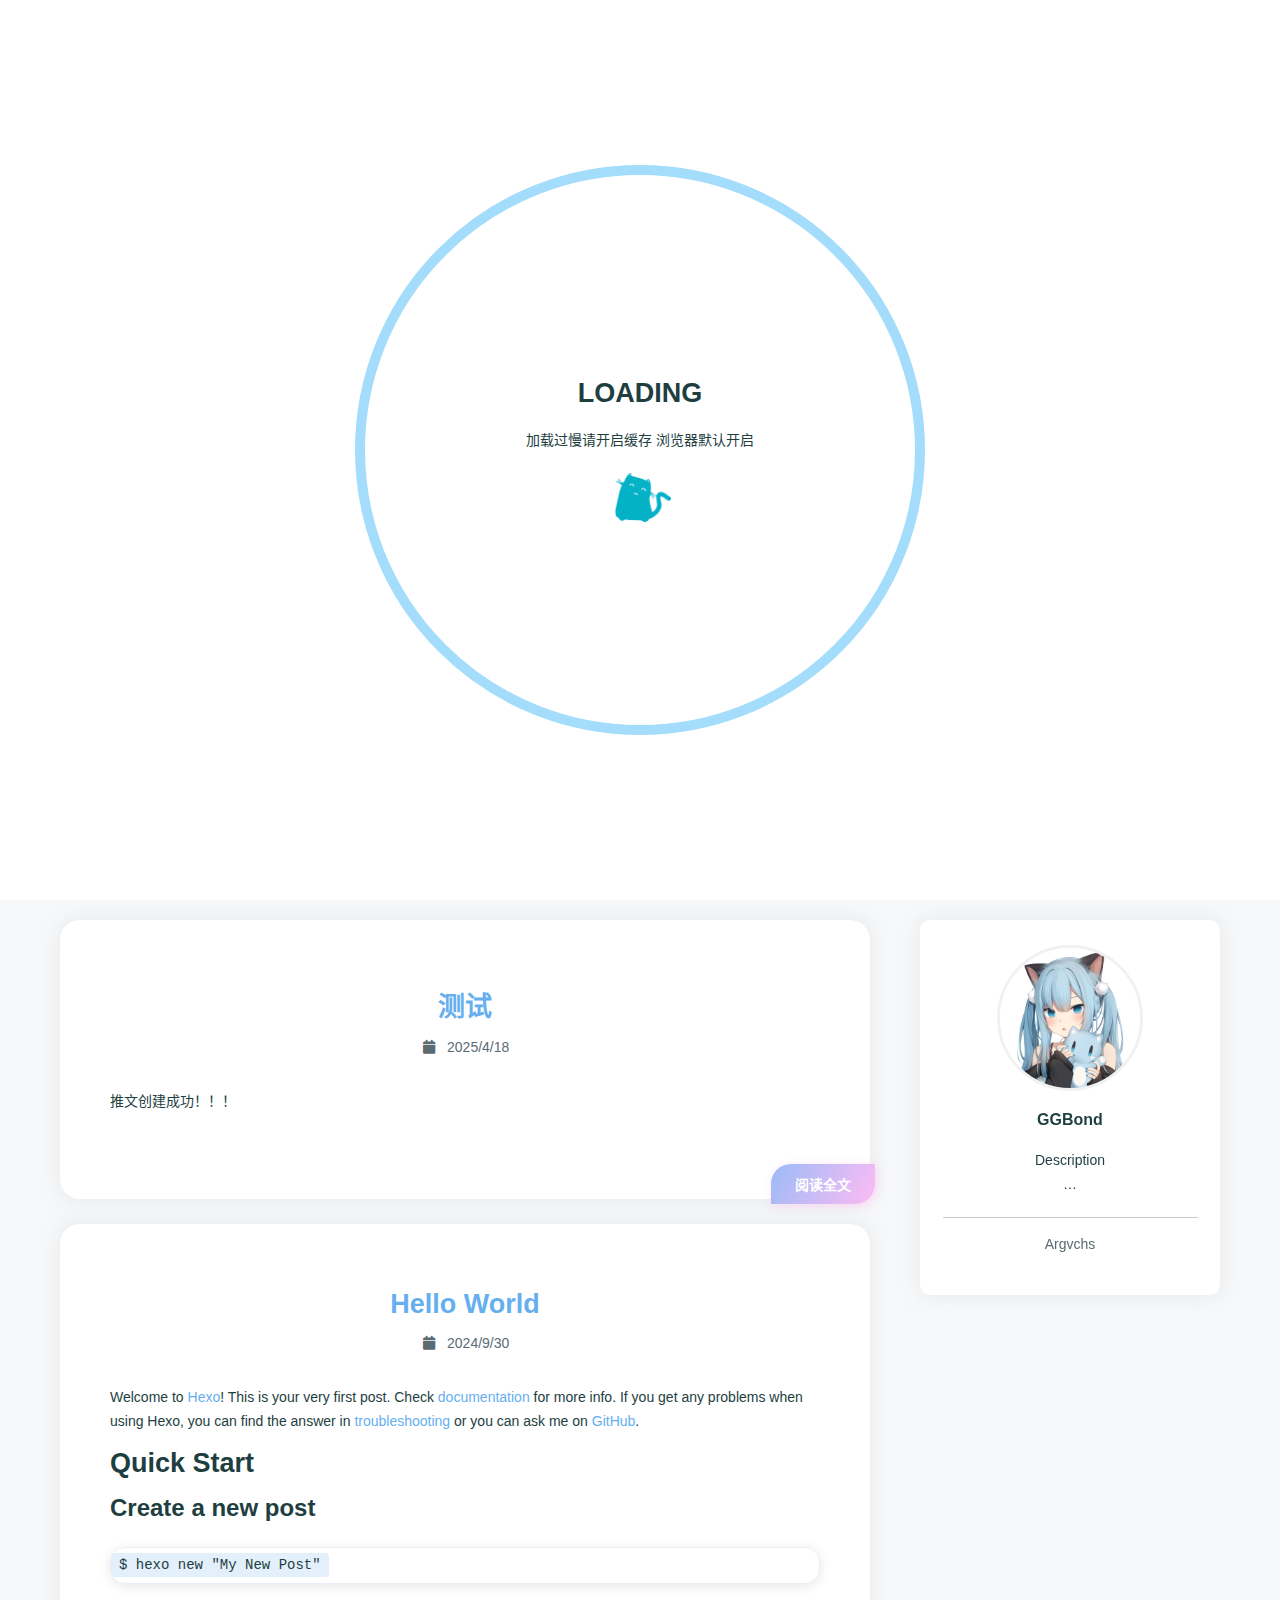
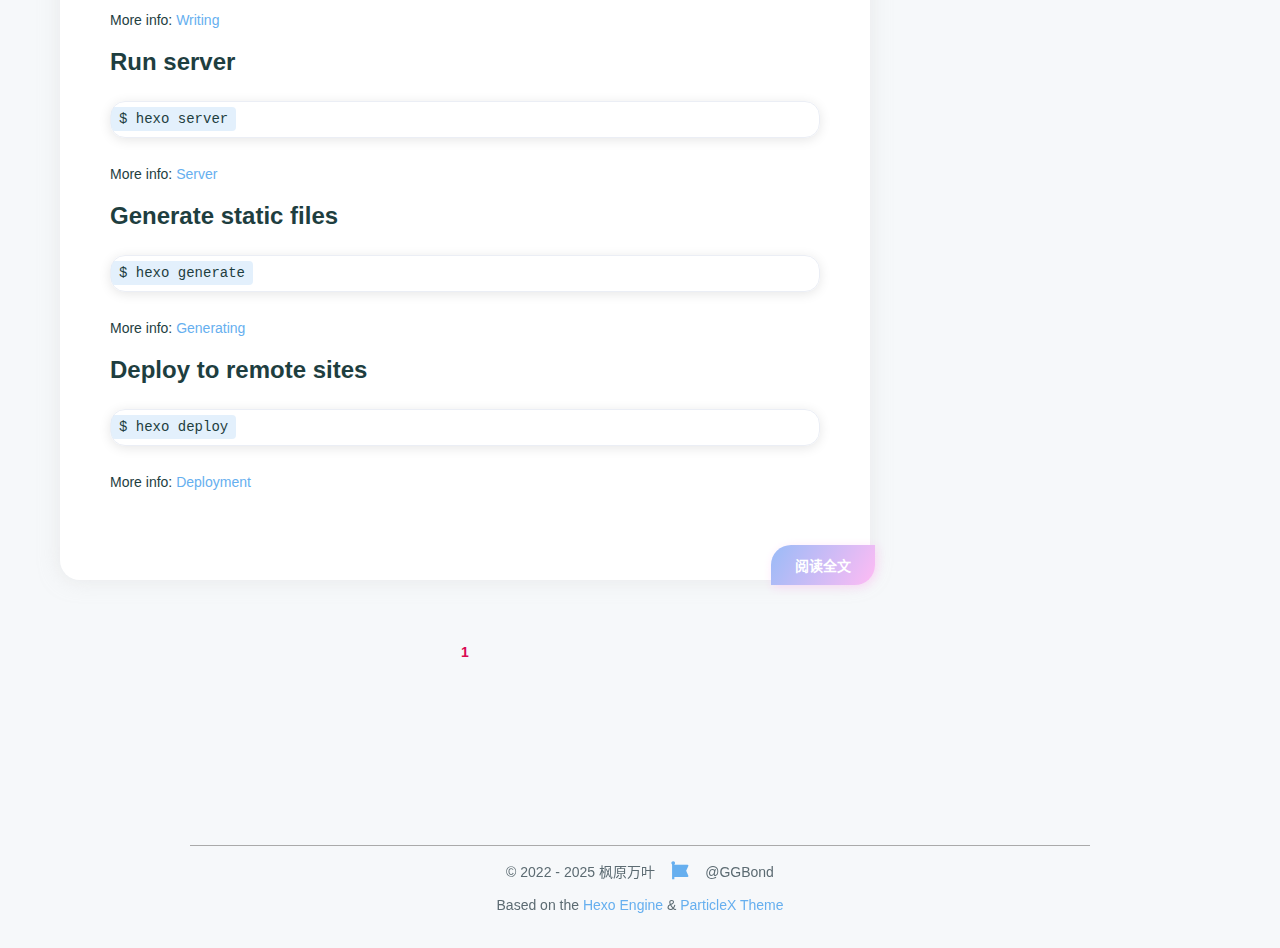
==== commit 487cdad0: "Site updated: 2025-04-18 12:50:38" ====
--- a/index.html
+++ b/index.html
@@ -5,7 +5,8 @@
     <meta charset="utf-8" />
     <title>枫原万叶</title>
     <meta name="author" content="GGBond" />
-    <meta name="description" content="好好学习 天天向上" />
+    <meta name="description" content="Normal _Italic_ **Strong**
+" />
     <meta name="keywords" content="" />
     <meta
         name="viewport"
@@ -167,7 +168,8 @@
             <div class="wrap">
                 <h1>枫原万叶</h1>
                 <h3></h3>
-                <h5>好好学习 天天向上</h5>
+                <h5>Normal _Italic_ **Strong**
+</h5>
             </div>
         </span>
     </div>
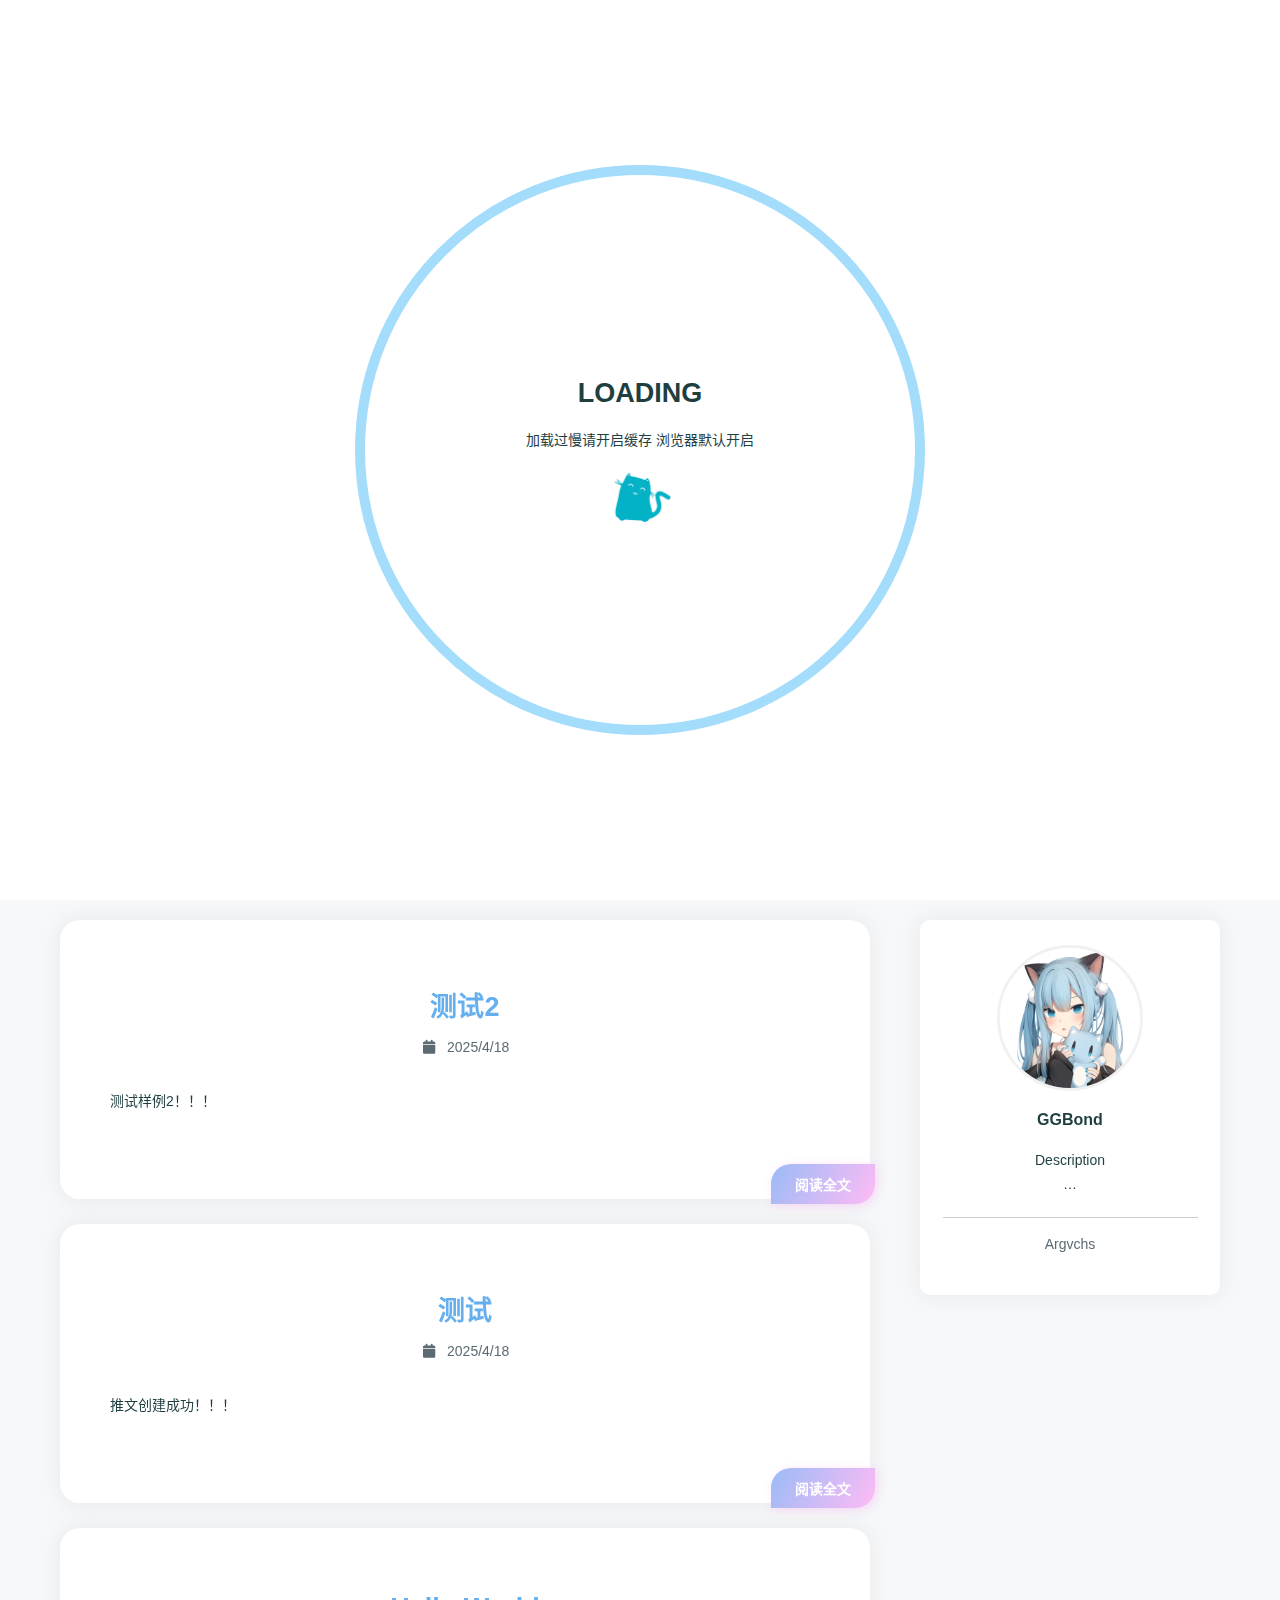
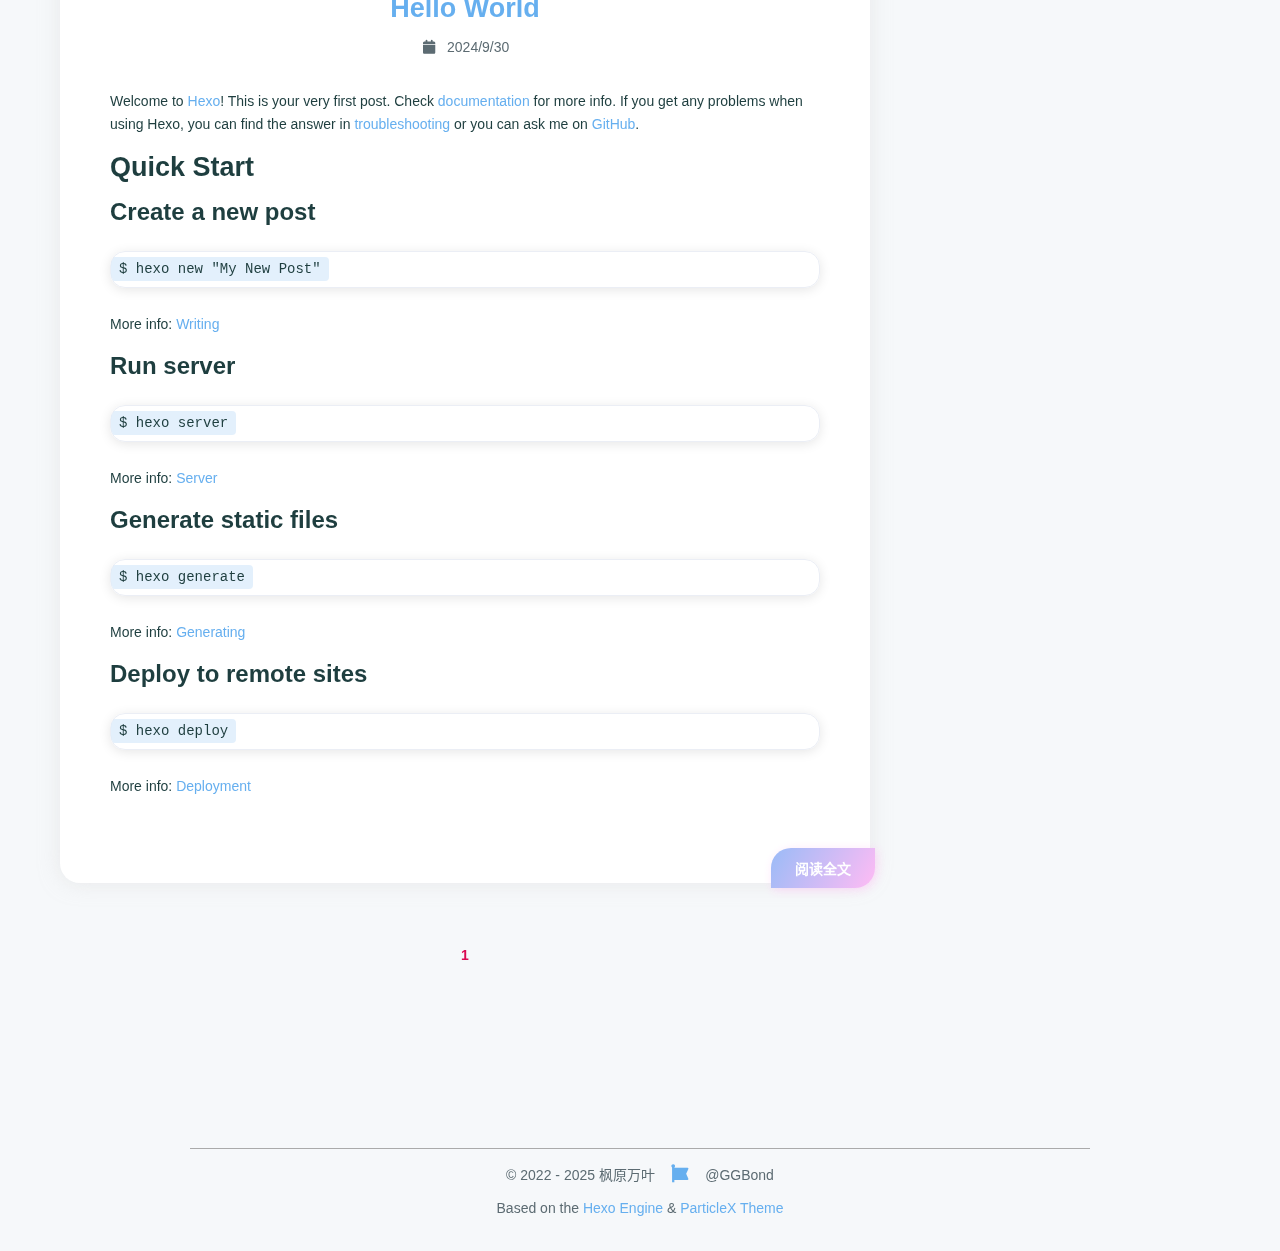
==== commit 20036eeb: "Site updated: 2025-04-18 15:05:27" ====
--- a/index.html
+++ b/index.html
@@ -36,6 +36,11 @@
 <script src="/js/lib/highlight.js"></script>
 
 
+<script src="https://s4.zstatic.net/ajax/libs/KaTeX/0.16.9/katex.min.js"></script>
+<script src="https://s4.zstatic.net/ajax/libs/KaTeX/0.16.9/contrib/auto-render.min.js"></script>
+<link rel="stylesheet" href="https://s4.zstatic.net/ajax/libs/KaTeX/0.16.9/katex.min.css" />
+<script src="/js/lib/math.js"></script>
+
 
 <script src="/js/lib/preview.js"></script>
 
@@ -183,8 +188,8 @@
         
 
 <div class="post">
-    <a href="/undefined/undefined/undefined/undefined/">
-        <h2 class="post-title">测试</h2>
+    <a href="/2025/04/18/%E6%B5%8B%E8%AF%952/">
+        <h2 class="post-title">测试2</h2>
     </a>
     <div class="category-and-date">
         
@@ -200,6 +205,37 @@
     <div class="description">
         <div class="content" v-pre>
             
+            <p>测试样例2！！！</p>
+
+            
+        </div>
+    </div>
+    <div class="post-tags">
+        
+        
+        
+    </div>
+    <a href="/2025/04/18/%E6%B5%8B%E8%AF%952/" class="go-post">阅读全文</a>
+</div>
+
+<div class="post">
+    <a href="/2025/04/18/%E6%B5%8B%E8%AF%95/">
+        <h2 class="post-title">测试</h2>
+    </a>
+    <div class="category-and-date">
+        
+        <span class="date">
+            <span class="icon">
+                <i class="fa-solid fa-calendar fa-fw"></i>
+            </span>
+            2025/4/18
+        </span>
+        
+        
+    </div>
+    <div class="description">
+        <div class="content" v-pre>
+            
             <p>推文创建成功！！！</p>
 
             
@@ -210,11 +246,11 @@
         
         
     </div>
-    <a href="/undefined/undefined/undefined/undefined/" class="go-post">阅读全文</a>
+    <a href="/2025/04/18/%E6%B5%8B%E8%AF%95/" class="go-post">阅读全文</a>
 </div>
 
 <div class="post">
-    <a href="/undefined/undefined/undefined/undefined/">
+    <a href="/2024/09/30/hello-world/">
         <h2 class="post-title">Hello World</h2>
     </a>
     <div class="category-and-date">
@@ -253,7 +289,7 @@
         
         
     </div>
-    <a href="/undefined/undefined/undefined/undefined/" class="go-post">阅读全文</a>
+    <a href="/2024/09/30/hello-world/" class="go-post">阅读全文</a>
 </div>
 
 
@@ -325,5 +361,21 @@
     </div>
     <script src="/js/main.js"></script>
     
+    <script src="/js/<file>"></script>
+    <link rel="stylesheet" href="/css/<file>" />
+    <canvas
+       id="fireworks"
+       style="position: fixed; top: 0; left: 0; width: 100vw; height: 100vh; pointer-events: none; z-index: 32767"
+    ></canvas>
+    <script src="https://s4.zstatic.net/ajax/libs/animejs/3.2.1/anime.min.js"></script>
+    <script src="/js/fireworks.min.js"></script>
+    <canvas
+       id="background"
+       style="position: fixed; top: 0; left: 0; width: 100vw; height: 100vh; pointer-events: none; z-index: -1"
+    ></canvas>
+    <script src="/js/background.min.js"></script>
+    <div id="cursor"></div>
+    <link rel="stylesheet" href="/css/cursor.min.css" />
+    <script src="/js/cursor.min.js"></script>
 </body>
 </html>
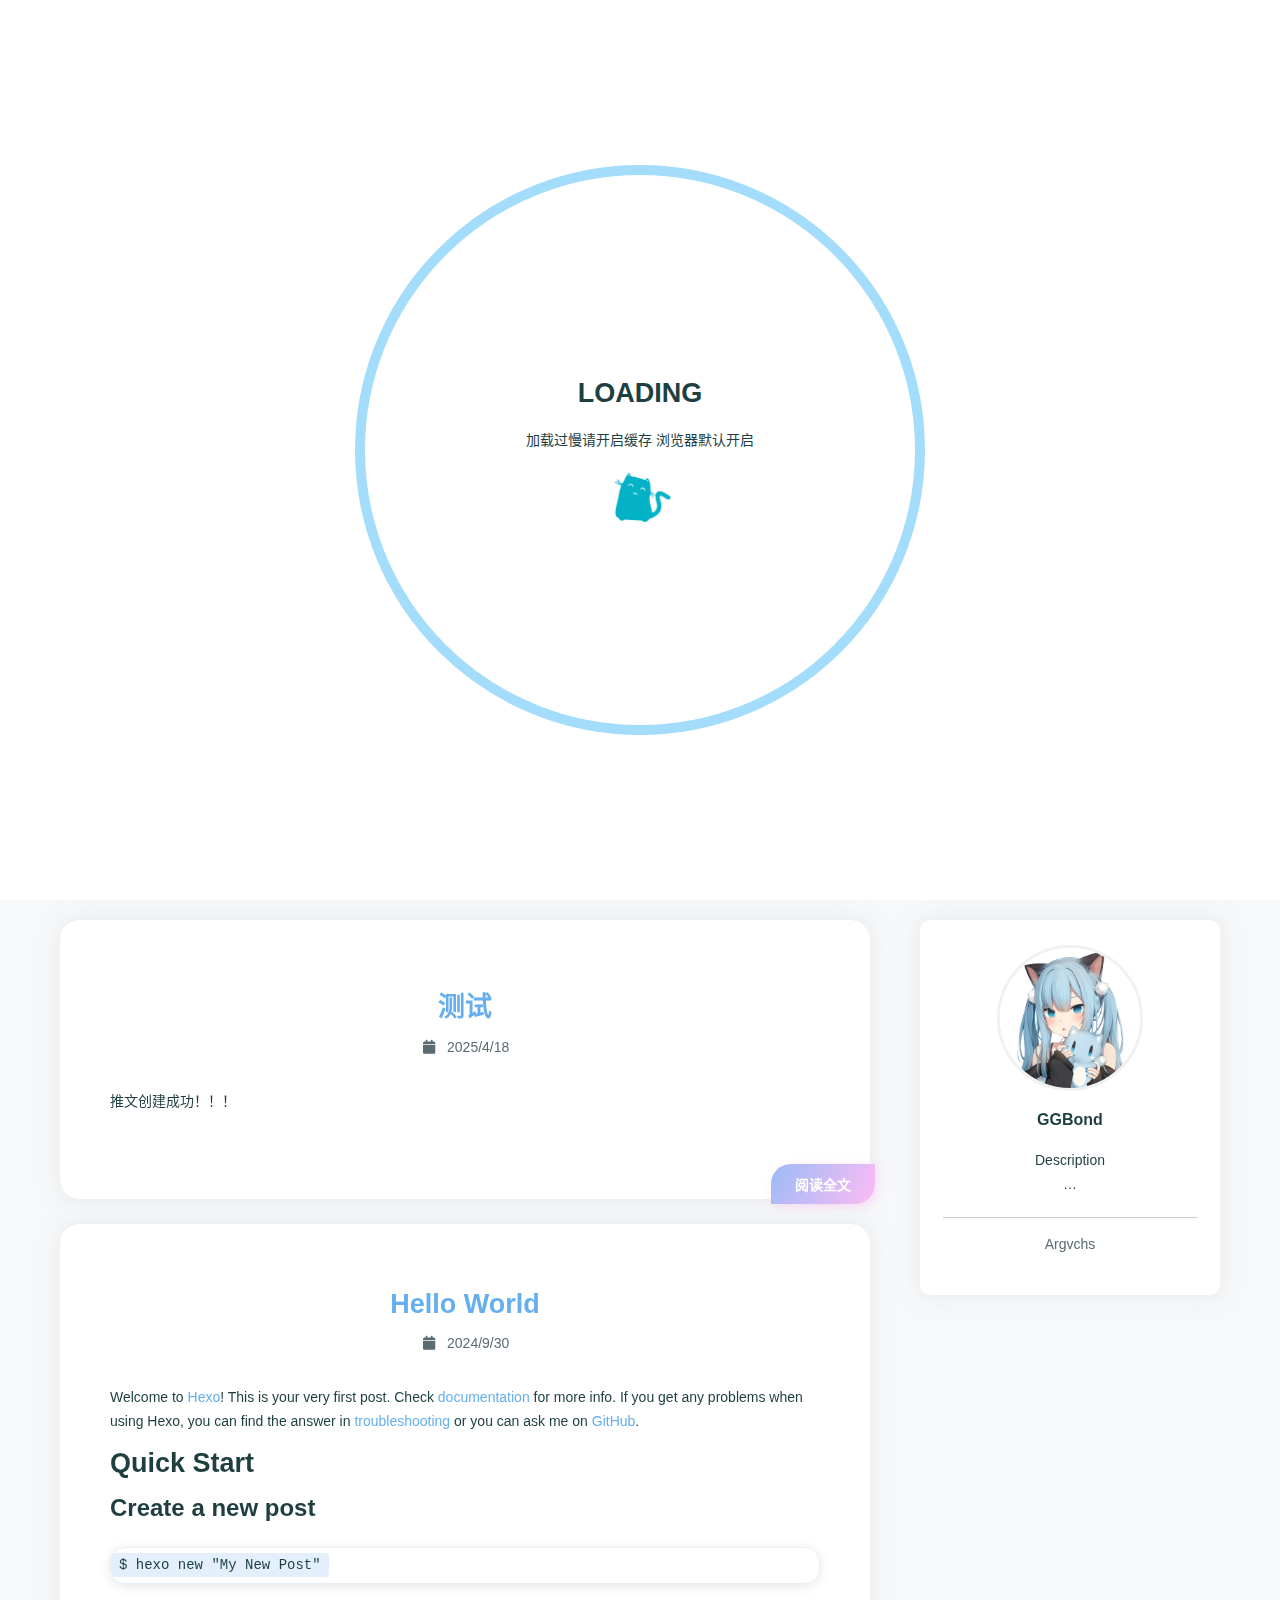
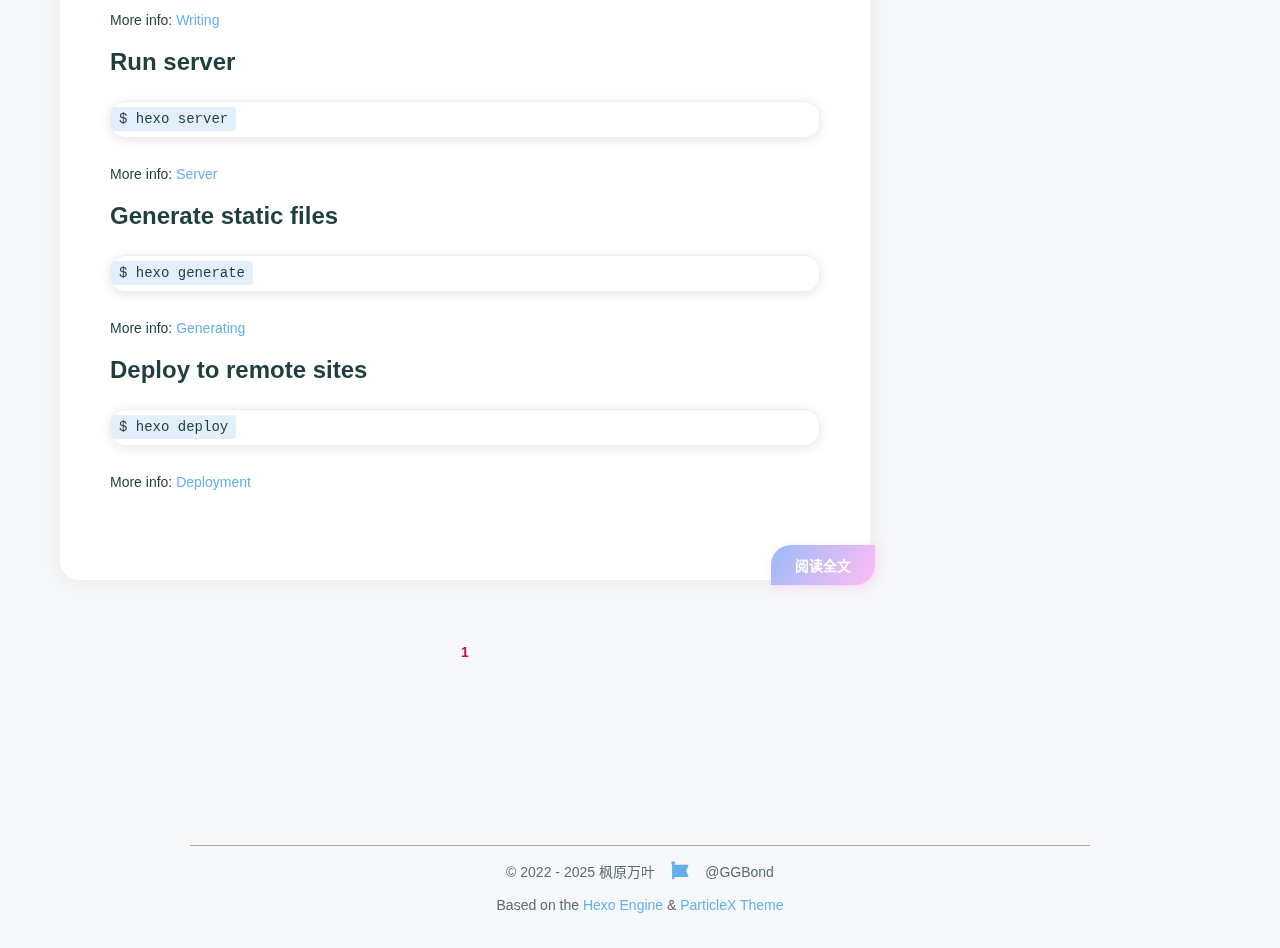
==== commit ba33b698: "Site updated: 2025-04-18 15:09:33" ====
--- a/index.html
+++ b/index.html
@@ -188,37 +188,6 @@
         
 
 <div class="post">
-    <a href="/2025/04/18/%E6%B5%8B%E8%AF%952/">
-        <h2 class="post-title">测试2</h2>
-    </a>
-    <div class="category-and-date">
-        
-        <span class="date">
-            <span class="icon">
-                <i class="fa-solid fa-calendar fa-fw"></i>
-            </span>
-            2025/4/18
-        </span>
-        
-        
-    </div>
-    <div class="description">
-        <div class="content" v-pre>
-            
-            <p>测试样例2！！！</p>
-
-            
-        </div>
-    </div>
-    <div class="post-tags">
-        
-        
-        
-    </div>
-    <a href="/2025/04/18/%E6%B5%8B%E8%AF%952/" class="go-post">阅读全文</a>
-</div>
-
-<div class="post">
     <a href="/2025/04/18/%E6%B5%8B%E8%AF%95/">
         <h2 class="post-title">测试</h2>
     </a>
